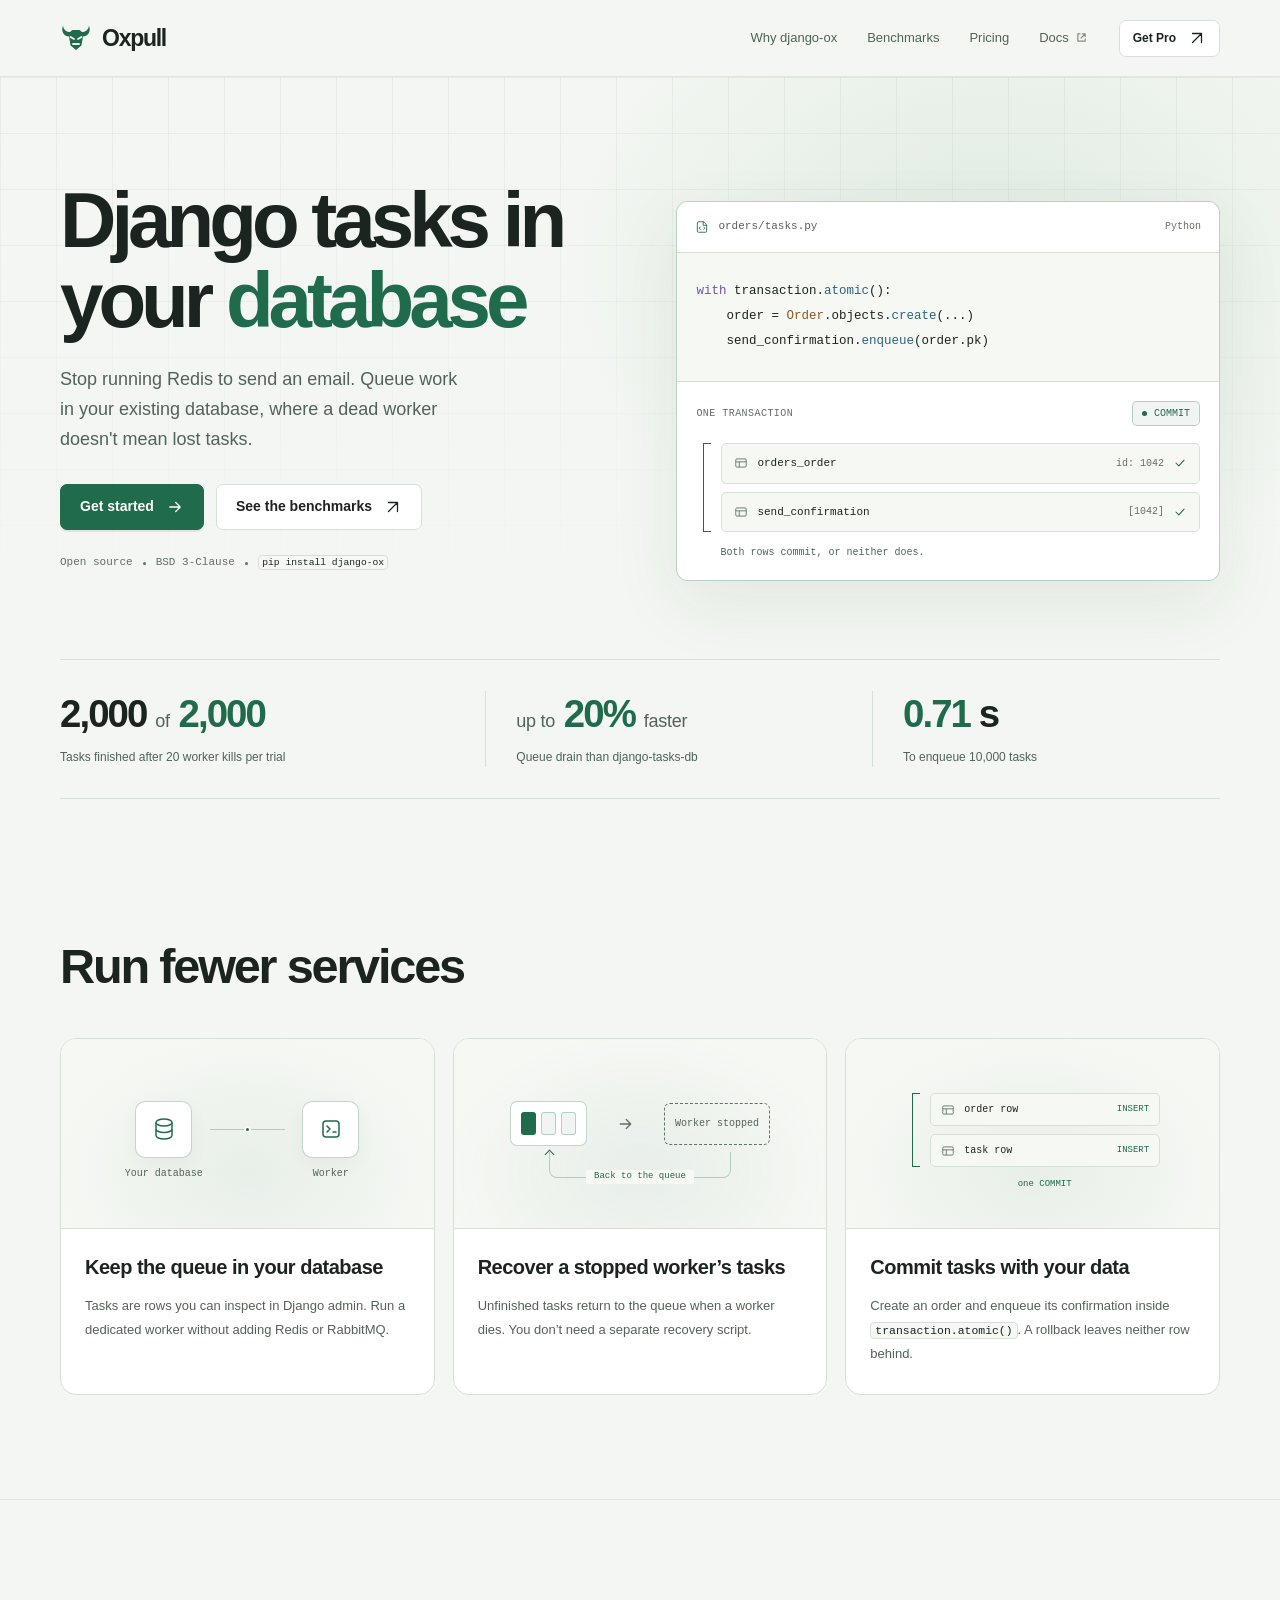
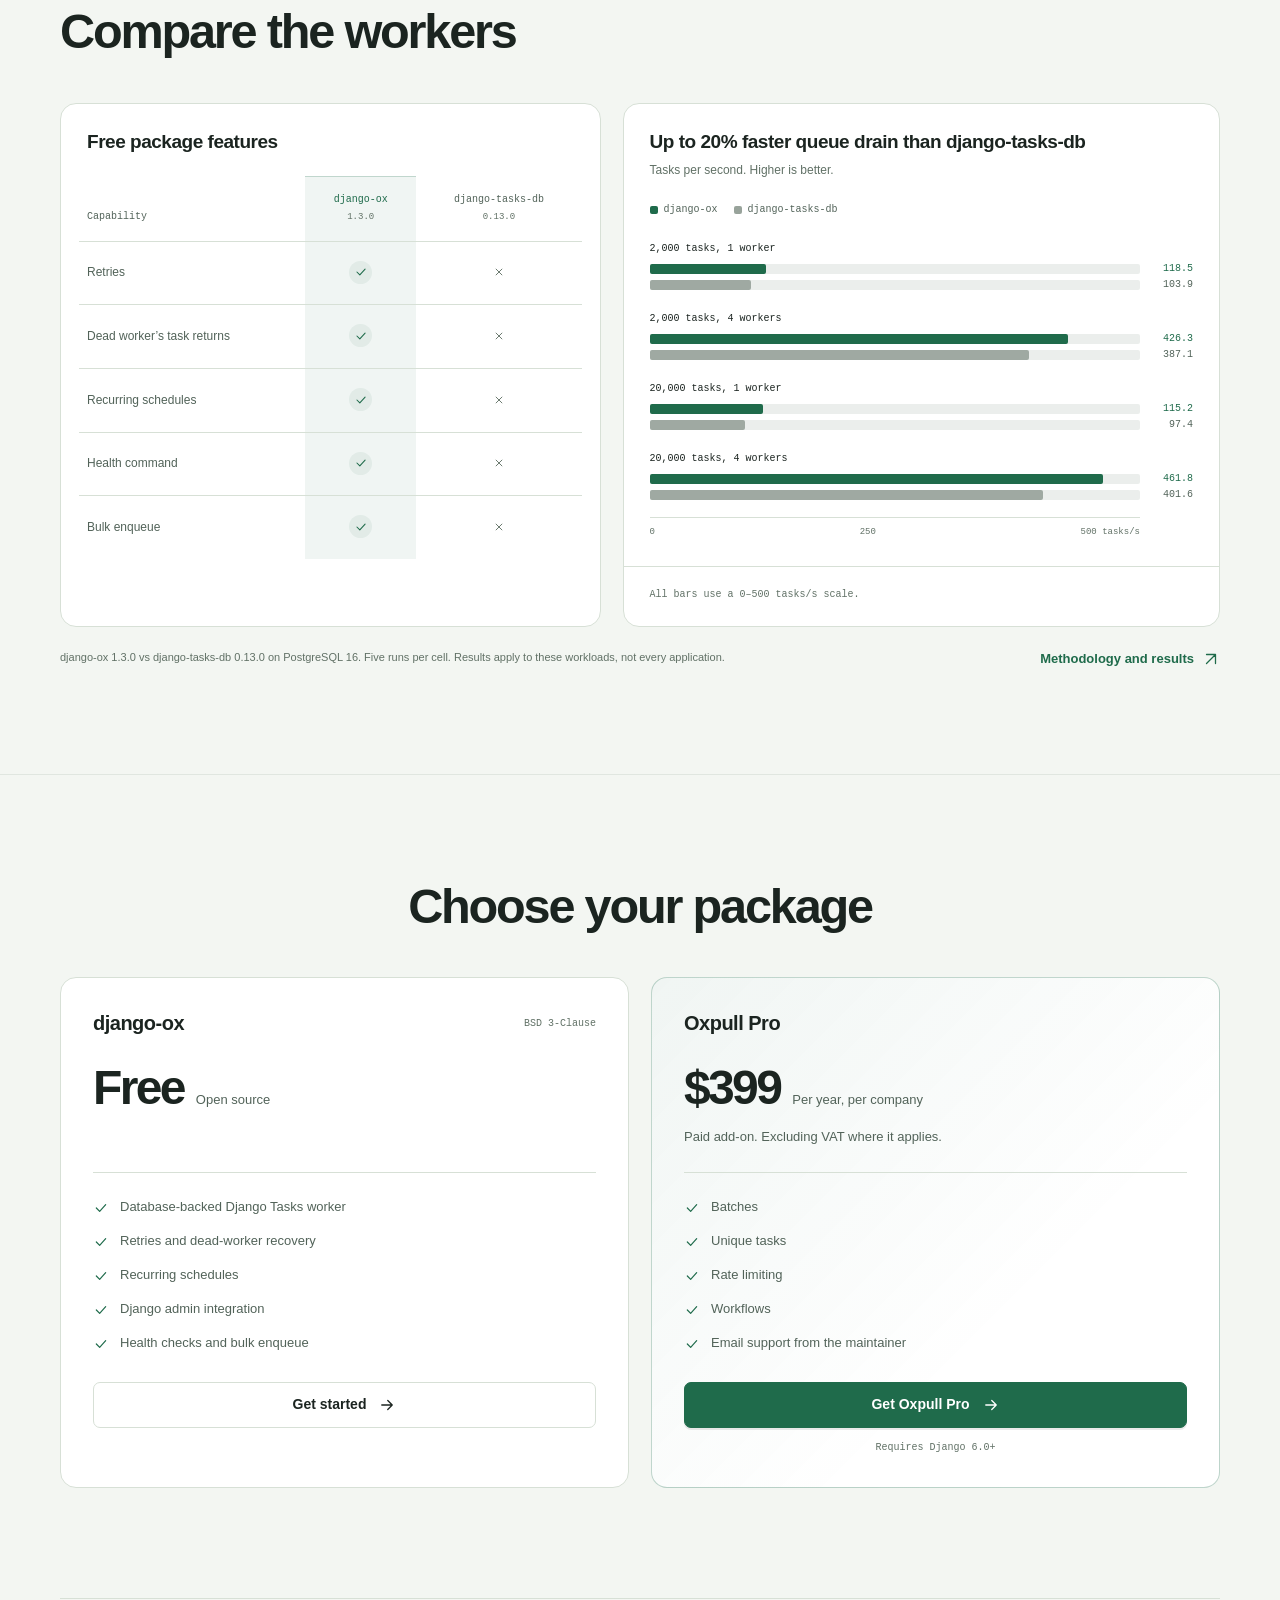
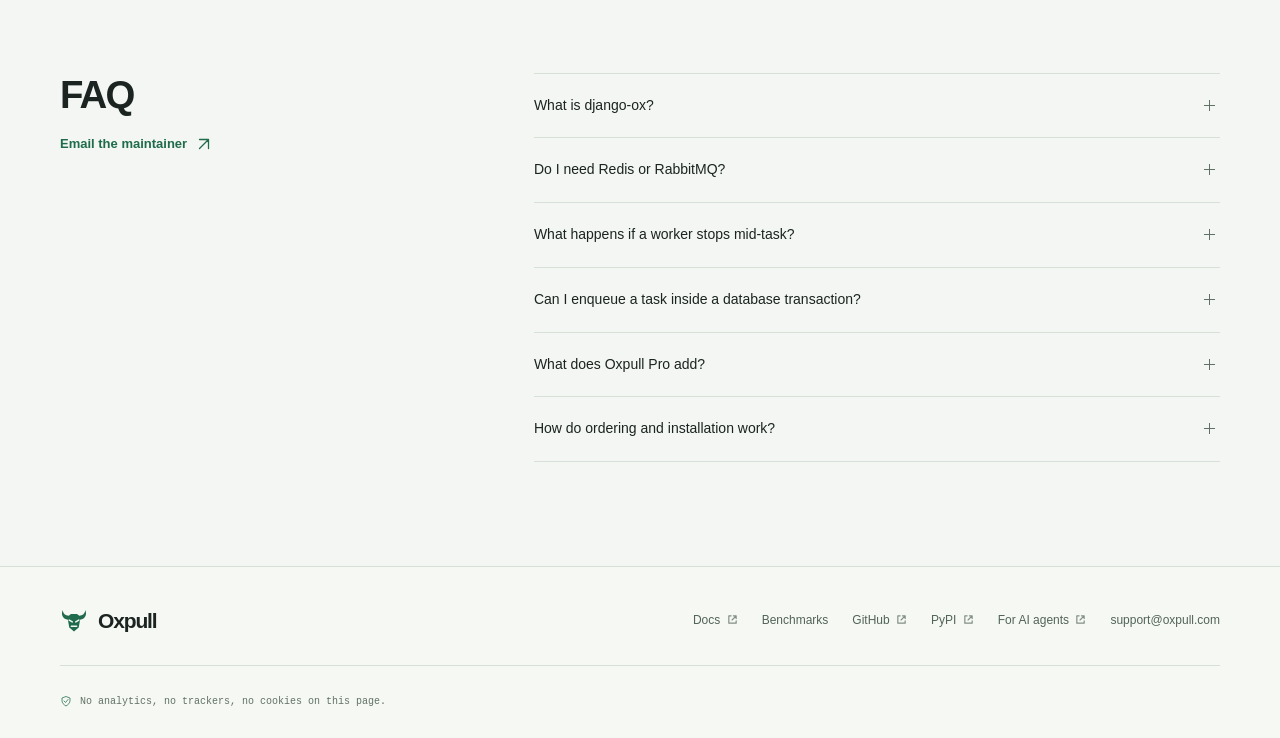
==== index.html @ 41db120f "Publish the terms of sale and the privacy notice The order form collected company name, billing addr" ====
<!DOCTYPE html>
<html lang="en">
<head>
  <meta charset="utf-8">
  <meta name="viewport" content="width=device-width, initial-scale=1">
  <meta name="color-scheme" content="dark light">
  <meta name="theme-color" content="#0d1410" media="(prefers-color-scheme: dark)">
  <meta name="theme-color" content="#f3f6f2" media="(prefers-color-scheme: light)">
  <meta name="description" content="Stop running Redis to send an email. django-ox puts Django tasks in your existing database and recovers work when a worker dies, so you don't have to.">
  <meta property="og:type" content="website">
  <meta property="og:site_name" content="Oxpull">
  <meta property="og:url" content="https://oxpull.com/">
  <meta property="og:title" content="Stop running Redis to send an email">
  <meta property="og:description" content="Queue Django tasks in your existing database. When a worker dies, django-ox recovers its tasks so you don't have to.">
  <meta property="og:image" content="https://oxpull.com/assets/social-card.png">
  <meta property="og:image:alt" content="django-ox, a worker for Django tasks that keeps the queue in your database">
  <meta name="twitter:card" content="summary_large_image">
  <meta name="twitter:title" content="Stop running Redis to send an email">
  <meta name="twitter:description" content="Queue Django tasks in your existing database. When a worker dies, django-ox recovers its tasks so you don't have to.">
  <meta name="twitter:image" content="https://oxpull.com/assets/social-card.png">
  <title>Oxpull · Django tasks in your database</title>

  <style>
    /* ===== Tokens and foundation ===== */
    :root {
      color-scheme: dark;
      --bg: #0d1410;
      --panel: #16201b;
      --panel-raised: #1b2820;
      --panel-deep: #101813;
      --ink: #eef4ee;
      --muted: #a4b4a8;
      --subtle: #8ca093;
      --accent: #6fc59a;
      --accent-hover: #8fd8b3;
      --accent-ink: #0c2417;
      --accent-soft: rgba(111, 197, 154, .09);
      --accent-line: rgba(111, 197, 154, .3);
      --warm: #e5bc85;
      --code-purple: #c4ace0;
      --code-blue: #a0c5d6;
      --line: #2a382e;
      --line-soft: rgba(168, 196, 176, .1);
      --grid: rgba(168, 196, 176, .055);
      --glow: rgba(74, 144, 98, .13);
      --nav-bg: rgba(13, 20, 16, .91);
      --shadow: 0 24px 80px rgba(0, 0, 0, .22);
      --font: -apple-system, BlinkMacSystemFont, "Segoe UI", Helvetica, Arial, sans-serif;
      --mono: "SFMono-Regular", Consolas, "Liberation Mono", Menlo, monospace;
      --radius: 16px;
      --max-width: 1160px;
    }

    @media (prefers-color-scheme: light) {
      :root {
        color-scheme: light;
        --bg: #f3f6f2;
        --panel: #ffffff;
        --panel-raised: #edf3ed;
        --panel-deep: #f6f8f4;
        --ink: #1b2420;
        --muted: #526359;
        --subtle: #617166;
        --accent: #1f6b4b;
        --accent-hover: #155339;
        --accent-ink: #ffffff;
        --accent-soft: rgba(31, 107, 75, .065);
        --accent-line: rgba(31, 107, 75, .28);
        --warm: #865a24;
        --code-purple: #78509c;
        --code-blue: #29647d;
        --line: #d7e0d6;
        --line-soft: rgba(35, 72, 47, .09);
        --grid: rgba(35, 72, 47, .06);
        --glow: rgba(90, 161, 111, .13);
        --nav-bg: rgba(243, 246, 242, .92);
        --shadow: 0 24px 70px rgba(35, 61, 41, .075);
      }
    }

    *, *::before, *::after { box-sizing: border-box; }
    html { scroll-behavior: smooth; scroll-padding-top: 100px; }
    body {
      margin: 0;
      background: var(--bg);
      color: var(--ink);
      font-family: var(--font);
      font-size: 16px;
      line-height: 1.6;
      -webkit-font-smoothing: antialiased;
    }
    ::selection { color: var(--accent-ink); background: var(--accent); }
    a { color: inherit; text-decoration: none; }
    button, input, textarea { font: inherit; }
    button, a, input, textarea, summary { -webkit-tap-highlight-color: transparent; }
    button { cursor: pointer; }
    a, button, summary {
      transition: color .18s ease, background .18s ease, border-color .18s ease, transform .18s ease;
    }
    :focus-visible {
      outline: 3px solid var(--accent);
      outline-offset: 5px;
    }
    h1, h2, h3, p { margin: 0; }
    h1, h2, h3 { text-wrap: balance; }
    h2 {
      font-size: clamp(2rem, 3.8vw, 3.25rem);
      line-height: 1.12;
      font-weight: 620;
      letter-spacing: -.045em;
    }
    h3 { font-weight: 600; letter-spacing: -.025em; line-height: 1.3; }
    img, svg { display: block; }
    code, pre { font-family: var(--mono); }
    code { font-size: .88em; }
    p code {
      padding: .1em .35em;
      border: 1px solid var(--line);
      border-radius: 4px;
      background: var(--panel-deep);
      color: var(--ink);
      overflow-wrap: anywhere;
    }
    .container { width: min(var(--max-width), calc(100% - 64px)); margin-inline: auto; }
    .icon { width: 18px; height: 18px; flex: 0 0 auto; }
    .sr-only {
      position: absolute;
      width: 1px;
      height: 1px;
      padding: 0;
      margin: -1px;
      overflow: hidden;
      clip: rect(0, 0, 0, 0);
      white-space: nowrap;
      border: 0;
    }
    .svg-library { position: absolute; width: 0; height: 0; overflow: hidden; }
    .skip-link {
      position: fixed;
      top: 12px;
      left: 16px;
      z-index: 100;
      padding: 10px 16px;
      color: var(--accent-ink);
      background: var(--accent);
      border-radius: 6px;
      transform: translateY(-160%);
    }
    .skip-link:focus { transform: translateY(0); }
    .eyebrow {
      display: flex;
      align-items: center;
      gap: 10px;
      margin-bottom: 20px;
      color: var(--accent);
      font: 11px/1.5 var(--mono);
      letter-spacing: .1em;
      text-transform: uppercase;
    }
    .eyebrow::before { content: ""; width: 20px; height: 1px; background: currentColor; }
    .section { padding-block: 104px; }
    .section-heading {
      display: flex;
      align-items: flex-end;
      justify-content: space-between;
      gap: 40px;
      margin-bottom: 44px;
    }
    .section-heading > p { max-width: 320px; color: var(--muted); font-size: 15px; }
    .button {
      display: inline-flex;
      align-items: center;
      justify-content: center;
      gap: 12px;
      min-height: 46px;
      padding: 11px 19px;
      border: 1px solid var(--line);
      border-radius: 7px;
      font-size: 14px;
      font-weight: 600;
      line-height: 1.4;
      white-space: nowrap;
    }
    .button-primary {
      color: var(--accent-ink);
      background: var(--accent);
      border-color: var(--accent);
      box-shadow: 0 2px 0 rgba(0, 0, 0, .08);
    }
    .button-primary:hover {
      background: var(--accent-hover);
      border-color: var(--accent-hover);
      transform: translateY(-1px);
    }
    .button-secondary { color: var(--ink); background: var(--panel); }
    .button-secondary:hover { background: var(--panel-raised); border-color: var(--subtle); }
    .text-link {
      display: inline-flex;
      align-items: center;
      gap: 8px;
      color: var(--accent);
      font-size: 13px;
      font-weight: 550;
    }
    .text-link:hover { text-decoration: underline; text-underline-offset: 4px; }
    .pill {
      display: inline-flex;
      align-items: center;
      gap: 7px;
      padding: 4px 9px;
      border: 1px solid var(--accent-line);
      border-radius: 5px;
      color: var(--accent);
      background: var(--accent-soft);
      font: 10px/1.5 var(--mono);
      white-space: nowrap;
    }
    .dot { width: 5px; height: 5px; flex: 0 0 auto; border-radius: 50%; background: currentColor; }

    /* ===== Sticky navigation ===== */
    .site-header {
      position: sticky;
      top: 0;
      z-index: 30;
      border-bottom: 1px solid var(--line-soft);
      background: var(--nav-bg);
      backdrop-filter: blur(18px);
      -webkit-backdrop-filter: blur(18px);
    }
    .nav { min-height: 76px; display: flex; align-items: center; justify-content: space-between; gap: 32px; }
    .wordmark { display: inline-flex; align-items: center; gap: 10px; font-size: 23px; font-weight: 720; letter-spacing: -.055em; }
    .brand-icon { width: 32px; height: 32px; color: var(--accent); }
    .nav-links { display: flex; align-items: center; gap: 30px; margin-left: auto; }
    .nav-links > a { color: var(--muted); font-size: 13px; padding-block: 12px; }
    .nav-links > a:hover { color: var(--ink); }
    .nav-cta { min-height: 37px; padding: 8px 13px; font-size: 12px; }

    /* ===== Hero and code illustration ===== */
    .hero { position: relative; padding: 94px 0 78px; isolation: isolate; overflow: hidden; }
    .hero::before {
      content: "";
      position: absolute;
      inset: 0;
      z-index: -2;
      background-image: linear-gradient(var(--grid) 1px, transparent 1px), linear-gradient(90deg, var(--grid) 1px, transparent 1px);
      background-size: 56px 56px;
      mask-image: linear-gradient(to bottom, #000, transparent 90%);
      -webkit-mask-image: linear-gradient(to bottom, #000, transparent 90%);
    }
    .hero::after {
      content: "";
      position: absolute;
      z-index: -1;
      width: 900px;
      height: 700px;
      right: -160px;
      top: -160px;
      background: radial-gradient(ellipse, var(--glow), transparent 66%);
      pointer-events: none;
    }
    .hero-grid { display: grid; grid-template-columns: 1.02fr 1fr; gap: 48px; align-items: center; }
    .release {
      display: inline-flex;
      align-items: center;
      gap: 10px;
      padding: 5px 10px 5px 6px;
      margin-bottom: 30px;
      border: 1px solid var(--line);
      border-radius: 6px;
      background: var(--panel-deep);
      color: var(--muted);
      font: 10px/1.5 var(--mono);
    }
    .release-version { color: var(--accent); background: var(--accent-soft); padding: 2px 6px; border-radius: 3px; }
    .release .icon { width: 12px; height: 12px; }
    h1 { max-width: 580px; font-size: clamp(3.5rem, 6.1vw, 5.35rem); font-weight: 620; letter-spacing: -.064em; line-height: 1.025; }
    h1 span { color: var(--accent); }
    .hero-description { max-width: 415px; margin-top: 25px; color: var(--muted); font-size: 18px; line-height: 1.65; }
    .hero-actions { display: flex; flex-wrap: wrap; gap: 12px; margin-top: 30px; }
    .hero-footnote { display: flex; align-items: center; flex-wrap: wrap; gap: 10px; margin-top: 24px; color: var(--subtle); font: 11px/1.6 var(--mono); }
    .hero-footnote .separator { width: 3px; height: 3px; background: var(--subtle); border-radius: 50%; }
    .code-stage { min-width: 0; padding-top: 30px; }
    .code-card { overflow: hidden; border: 1px solid var(--accent-line); border-radius: 12px; background: var(--panel-deep); box-shadow: var(--shadow); }
    .code-toolbar { display: flex; align-items: center; justify-content: space-between; gap: 12px; min-height: 51px; padding: 0 18px; border-bottom: 1px solid var(--line); background: var(--panel); }
    .file-label { display: flex; align-items: center; gap: 9px; color: var(--muted); font: 11px/1.4 var(--mono); }
    .file-label .icon { width: 14px; height: 14px; color: var(--accent); }
    .file-type { color: var(--subtle); font: 10px/1.4 var(--mono); }
    .code-card pre { margin: 0; padding: 26px 19px 27px; overflow-x: auto; font-size: 12px; line-height: 2; tab-size: 4; }
    .code-card pre code { font-size: inherit; }
    .syntax-keyword { color: var(--code-purple); }
    .syntax-function { color: var(--code-blue); }
    .syntax-type { color: var(--warm); }
    .syntax-comment { color: var(--subtle); }
    .transaction-preview { padding: 19px; border-top: 1px solid var(--line); background: var(--panel); }
    .preview-heading { display: flex; justify-content: space-between; align-items: center; gap: 10px; margin-bottom: 17px; }
    .preview-label { color: var(--subtle); font: 10px/1.5 var(--mono); letter-spacing: .045em; text-transform: uppercase; }
    .db-rows { position: relative; display: grid; gap: 8px; margin-left: 7px; padding-left: 17px; border-left: 1px solid var(--accent); }
    .db-rows::before, .db-rows::after { content: ""; position: absolute; left: 0; width: 7px; height: 1px; background: var(--accent); }
    .db-rows::before { top: 0; }
    .db-rows::after { bottom: 0; }
    .db-row { display: flex; align-items: center; gap: 9px; padding: 11px 12px; border: 1px solid var(--line); border-radius: 5px; background: var(--panel-deep); font: 11px/1.5 var(--mono); }
    .db-row .icon { width: 14px; height: 14px; color: var(--subtle); }
    .db-row .row-data { margin-left: auto; color: var(--subtle); font-size: 10px; }
    .row-check { color: var(--accent); display: flex; }
    .db-row .row-check .icon { color: var(--accent); }
    .transaction-caption { margin: 13px 0 0 24px; color: var(--muted); font: 10px/1.6 var(--mono); }
    .code-caption { display: flex; align-items: center; justify-content: center; gap: 8px; margin-top: 17px; color: var(--subtle); font: 10px/1.5 var(--mono); }
    .code-caption .icon { width: 13px; height: 13px; color: var(--accent); }

    /* ===== Proof strip ===== */
    .proof { padding-bottom: 36px; }
    .proof-topline { display: flex; align-items: center; justify-content: space-between; gap: 20px; padding-bottom: 20px; }
    .proof-topline .eyebrow { margin: 0; color: var(--subtle); font-size: 10px; }
    .proof-grid { display: grid; grid-template-columns: 1.1fr 1fr .9fr; padding: 31px 0; border-block: 1px solid var(--line); }
    .metric { padding: 0 30px; }
    .metric:first-child { padding-left: 0; }
    .metric + .metric { border-left: 1px solid var(--line); }
    .metric-number { color: var(--ink); font-size: clamp(1.8rem, 3vw, 2.65rem); font-weight: 570; line-height: 1.2; letter-spacing: -.05em; font-variant-numeric: tabular-nums; white-space: nowrap; }
    .metric-number small { font-size: .47em; font-weight: 400; letter-spacing: -.015em; color: var(--muted); }
    .metric-number .highlight { color: var(--accent); }
    .metric-label { max-width: 280px; margin-top: 10px; color: var(--muted); font-size: 12px; line-height: 1.7; }
    .method-note { margin-top: 15px; color: var(--subtle); font: 10px/1.8 var(--mono); max-width: 880px; }

    /* ===== Three value blocks ===== */
    .features { border-bottom: 1px solid var(--line-soft); }
    .feature-grid { display: grid; grid-template-columns: repeat(3, 1fr); gap: 18px; }
    .feature-card { min-width: 0; overflow: hidden; border: 1px solid var(--line); border-radius: var(--radius); background: var(--panel); }
    .feature-visual {
      position: relative;
      display: flex;
      align-items: center;
      justify-content: center;
      height: 190px;
      padding: 25px;
      border-bottom: 1px solid var(--line);
      background: radial-gradient(ellipse at 50% 70%, var(--accent-soft), transparent 75%), var(--panel-deep);
    }
    .visual-label { position: absolute; top: 15px; left: 19px; color: var(--subtle); font: 9px/1.5 var(--mono); letter-spacing: .08em; text-transform: uppercase; }
    .feature-body { padding: 25px 24px 28px; }
    .feature-index { margin-bottom: 12px; color: var(--accent); font: 10px/1.5 var(--mono); }
    .feature-body h3 { font-size: 20px; margin-bottom: 14px; }
    .feature-body p { color: var(--muted); font-size: 13px; line-height: 1.85; }
    .architecture { display: flex; align-items: center; justify-content: center; width: 100%; padding-top: 15px; }
    .architecture-node { display: flex; align-items: center; flex-direction: column; gap: 9px; min-width: 92px; color: var(--muted); font: 10px/1.4 var(--mono); }
    .node-icon { display: grid; place-items: center; width: 57px; height: 57px; border: 1px solid var(--accent-line); border-radius: 10px; background: var(--panel); color: var(--accent); box-shadow: 0 6px 20px rgba(0, 0, 0, .04); }
    .node-icon .icon { width: 24px; height: 24px; }
    .connection { position: relative; height: 1px; flex: 1; max-width: 75px; min-width: 25px; margin-bottom: 23px; background: var(--accent-line); }
    .connection::after { position: absolute; content: ""; top: -3px; left: calc(50% - 3px); width: 7px; height: 7px; background: var(--accent); border: 2px solid var(--panel-deep); border-radius: 50%; }
    .recovery { width: 100%; max-width: 260px; padding-top: 18px; }
    .recovery-top { display: flex; align-items: center; gap: 13px; }
    .queue-stack { display: flex; gap: 5px; padding: 10px; border: 1px solid var(--accent-line); border-radius: 7px; background: var(--panel); }
    .task-tile { width: 15px; height: 23px; border: 1px solid var(--accent-line); border-radius: 3px; background: var(--accent-soft); }
    .task-tile:first-child { background: var(--accent); }
    .recovery-arrow { color: var(--subtle); flex: 1; }
    .stopped-worker { padding: 12px 10px; border: 1px dashed var(--subtle); border-radius: 6px; color: var(--muted); font: 10px/1.6 var(--mono); white-space: nowrap; }
    .stopped-worker span { color: var(--warm); }
    .return-path { position: relative; height: 26px; margin: 6px 39px 0; border: 1px solid var(--accent-line); border-top: 0; border-radius: 0 0 8px 8px; }
    .return-path::before { content: ""; position: absolute; top: -1px; left: -4px; width: 7px; height: 7px; border-top: 1px solid var(--accent); border-left: 1px solid var(--accent); transform: rotate(45deg); }
    .return-label { width: max-content; margin: -8px auto 0; padding: 0 8px; position: relative; background: var(--panel-deep); color: var(--accent); font: 9px/1.5 var(--mono); }
    .atomic-diagram { width: 100%; max-width: 255px; padding-top: 18px; }
    .atomic-diagram .db-row { padding: 8px 10px; font-size: 10px; }
    .atomic-diagram .db-row .row-data { color: var(--accent); font-size: 9px; }
    .atomic-diagram .transaction-caption { text-align: center; color: var(--accent); font-size: 9px; margin-top: 10px; }

    /* ===== Comparison and benchmark ===== */
    .evidence { border-bottom: 1px solid var(--line-soft); }
    .evidence-grid { display: grid; grid-template-columns: .95fr 1.05fr; gap: 22px; align-items: stretch; }
    .data-panel { min-width: 0; border: 1px solid var(--line); border-radius: var(--radius); background: var(--panel); overflow: hidden; }
    .panel-heading { padding: 26px 26px 22px; }
    .panel-heading h3 { font-size: 19px; }
    .panel-heading p { margin-top: 7px; color: var(--subtle); font-size: 12px; }
    .comparison-scroll { overflow-x: auto; }
    .comparison { width: calc(100% - 36px); margin: 0 18px; border-collapse: collapse; font-size: 12px; }
    .comparison th, .comparison td { padding: 19px 10px; border-bottom: 1px solid var(--line); text-align: center; }
    .comparison thead th { padding-top: 15px; padding-bottom: 16px; color: var(--muted); font: 10px/1.6 var(--mono); vertical-align: bottom; }
    .comparison th:first-child { text-align: left; padding-left: 8px; width: 45%; }
    .comparison tbody th { font-weight: 450; color: var(--muted); line-height: 1.6; }
    .comparison .our-column { background: var(--accent-soft); }
    .comparison thead .our-column { border-top: 1px solid var(--accent-line); color: var(--accent); }
    .comparison th .table-subtitle { display: block; font-size: 9px; margin-top: 2px; color: var(--subtle); }
    .comparison .status { display: inline-flex; align-items: center; justify-content: center; width: 23px; height: 23px; }
    .status.yes { border-radius: 50%; background: var(--accent-soft); color: var(--accent); }
    .status.no { color: var(--subtle); }
    .status .icon { width: 14px; height: 14px; }
    .comparison tbody tr:last-child th, .comparison tbody tr:last-child td { border-bottom: none; }
    .panel-note { margin: 0; padding: 19px 26px 23px; border-top: 1px solid var(--line); color: var(--subtle); font: 10px/1.7 var(--mono); }
    .chart-legend { display: flex; flex-wrap: wrap; align-items: center; gap: 16px; margin: 0 26px 24px; color: var(--muted); font: 10px/1.5 var(--mono); }
    .legend-item { display: flex; align-items: center; gap: 6px; }
    .legend-swatch { width: 8px; height: 8px; border-radius: 2px; background: var(--accent); }
    .legend-swatch.baseline { background: var(--subtle); opacity: .65; }
    .chart { padding: 0 26px 26px; }
    .bar-group + .bar-group { margin-top: 21px; }
    .bar-group-heading { display: flex; justify-content: space-between; align-items: baseline; gap: 12px; margin-bottom: 8px; color: var(--muted); font: 10px/1.5 var(--mono); }
    .bar-group-heading strong { font-weight: 400; color: var(--ink); }
    h4.bar-group-heading { margin-top: 0; }
    .bar-pair { display: grid; gap: 6px; }
    .bar-row { display: grid; grid-template-columns: 1fr 42px; align-items: center; gap: 11px; }
    .bar-track { height: 10px; border-radius: 2px; background: var(--line-soft); }
    .bar { height: 100%; border-radius: 2px; background: var(--accent); }
    .bar.baseline { background: var(--subtle); opacity: .55; }
    .bar-value { text-align: right; color: var(--accent); font: 10px/1 var(--mono); font-variant-numeric: tabular-nums; }
    .bar-row.baseline .bar-value { color: var(--muted); }
    .w-237 { width: 23.70%; }
    .w-208 { width: 20.78%; }
    .w-853 { width: 85.26%; }
    .w-774 { width: 77.42%; }
    .w-230 { width: 23.04%; }
    .w-195 { width: 19.48%; }
    .w-924 { width: 92.36%; }
    .w-803 { width: 80.32%; }
    .chart-scale { display: flex; justify-content: space-between; margin: 17px 53px 0 0; padding-top: 8px; border-top: 1px solid var(--line); color: var(--subtle); font: 9px/1.5 var(--mono); }
    .evidence-footnote { display: flex; align-items: flex-start; justify-content: space-between; gap: 30px; margin-top: 22px; }
    .evidence-footnote p { max-width: 670px; color: var(--subtle); font-size: 11px; }
    .evidence-footnote a { flex: 0 0 auto; }

    /* ===== Pricing ===== */
    .pricing-heading { text-align: center; margin-bottom: 44px; }
    .pricing-heading .eyebrow { justify-content: center; }
    .pricing-heading p { margin: 19px auto 0; max-width: 480px; color: var(--muted); font-size: 15px; }
    .pricing-grid { display: grid; grid-template-columns: 1fr 1fr; gap: 22px; }
    .pricing-card { display: flex; flex-direction: column; padding: 32px; border: 1px solid var(--line); border-radius: var(--radius); background: var(--panel); }
    .pricing-card.pro { border-color: var(--accent-line); background: linear-gradient(135deg, var(--accent-soft), transparent 65%), var(--panel); }
    .plan-topline { display: flex; align-items: center; justify-content: space-between; gap: 15px; }
    .plan-topline h3 { font-size: 20px; }
    .license-tag { color: var(--subtle); font: 10px/1.5 var(--mono); }
    .price { display: flex; align-items: baseline; gap: 12px; margin-top: 26px; }
    .price-amount { font-size: 48px; line-height: 1.1; letter-spacing: -.055em; font-weight: 580; }
    .price-term { color: var(--muted); font-size: 13px; }
    .plan-description { margin-top: 12px; min-height: 20px; color: var(--muted); font-size: 13px; }
    .plan-features { display: grid; align-content: start; gap: 12px; list-style: none; padding: 24px 0 0; margin: 24px 0 27px; border-top: 1px solid var(--line); }
    .plan-features li { display: flex; align-items: center; gap: 11px; min-height: 22px; color: var(--muted); font-size: 13px; }
    .plan-features .icon { flex: none; width: 16px; height: 16px; color: var(--accent); margin-top: 0; }
    .plan-bottom { margin-top: auto; }
    .plan-bottom .button { width: 100%; }
    .plan-requirement { margin-top: 12px; min-height: 15px; color: var(--subtle); text-align: center; font: 10px/1.5 var(--mono); }

    /* ===== Order form ===== */
    .order-panel {
      display: grid;
      grid-template-columns: .78fr 1.22fr;
      gap: 64px;
      margin-top: 24px;
      padding: 40px;
      border: 1px solid var(--line);
      border-radius: var(--radius);
      background: var(--panel-deep);
      scroll-margin-top: 100px;
    }
    .order-panel[hidden] { display: none; }
    .order-intro h3 { font-size: 28px; letter-spacing: -.035em; }
    .order-intro > p { margin-top: 15px; color: var(--muted); font-size: 14px; max-width: 290px; }
    .order-steps { display: grid; gap: 20px; list-style: none; margin: 29px 0; padding: 0; }
    .order-steps li { display: flex; align-items: flex-start; gap: 12px; font-size: 12px; color: var(--muted); }
    .step-number { display: grid; place-items: center; flex: 0 0 auto; width: 23px; height: 23px; border: 1px solid var(--line); border-radius: 50%; color: var(--accent); font: 10px/1 var(--mono); }
    .order-steps strong { color: var(--ink); font-weight: 500; display: block; }
    .order-steps small { color: var(--subtle); font-size: 11px; }
    .install-command { display: flex; align-items: center; gap: 10px; width: fit-content; max-width: 100%; padding: 11px 14px; background: var(--panel); border: 1px solid var(--line); border-radius: 6px; }
    .install-command span { color: var(--accent); font: 12px/1.5 var(--mono); }
    .order-intro > p + .install-command { margin-top: 29px; }
    .install-command code { font-size: 11px; overflow-wrap: anywhere; }
    .order-support { display: inline-block; margin-top: 24px; color: var(--muted); font-size: 11px; text-decoration: underline; text-underline-offset: 4px; }
    .order-support:hover { color: var(--accent); }
    .form-grid { display: grid; grid-template-columns: 1fr 1fr; gap: 19px 16px; }
    .field { min-width: 0; }
    .field.full { grid-column: 1 / -1; }
    label { display: block; margin-bottom: 7px; color: var(--ink); font-size: 12px; font-weight: 500; }
    .optional { color: var(--subtle); font-size: 11px; font-weight: 400; }
    input, textarea {
      display: block;
      width: 100%;
      min-height: 44px;
      padding: 10px 12px;
      border: 1px solid var(--line);
      border-radius: 6px;
      background: var(--bg);
      color: var(--ink);
      font-size: 16px;
      line-height: 1.5;
      transition: border-color .18s ease, box-shadow .18s ease;
    }
    input:hover, textarea:hover { border-color: var(--subtle); }
    input:focus, textarea:focus { border-color: var(--accent); box-shadow: 0 0 0 3px var(--accent-soft); }
    input:focus-visible, textarea:focus-visible { outline: 2px solid var(--accent); outline-offset: 2px; }
    textarea { min-height: 91px; resize: vertical; }
    .field-hint { margin-top: 6px; color: var(--subtle); font-size: 11px; }
    .form-submit { width: 100%; margin-top: 23px; }
    button:disabled { opacity: .6; cursor: wait; transform: none; }
    #form-error { margin-top: 16px; border: 1px solid var(--warm); border-radius: 6px; padding: 12px; color: var(--warm); font-size: 13px; }
    #form-error[hidden] { display: none; }
    .invoice-note { margin-top: 15px; color: var(--subtle); font-size: 11px; line-height: 1.85; }

    /* ===== FAQ ===== */
    .faq-section { padding-top: 6px; padding-bottom: 104px; }
    .faq-layout { display: grid; grid-template-columns: .72fr 1.28fr; gap: 88px; padding-top: 74px; border-top: 1px solid var(--line); }
    .faq-heading h2 { font-size: clamp(2rem, 3vw, 2.6rem); }
    .faq-heading > p { max-width: 260px; margin-top: 18px; color: var(--muted); font-size: 14px; }
    .faq-heading .text-link { margin-top: 18px; }
    .faq-list { border-top: 1px solid var(--line); }
    details { border-bottom: 1px solid var(--line); }
    summary { position: relative; list-style: none; cursor: pointer; padding: 21px 36px 21px 0; font-size: 14px; font-weight: 500; line-height: 1.55; }
    summary::-webkit-details-marker { display: none; }
    summary::before, summary::after { content: ""; position: absolute; right: 5px; top: 31px; width: 11px; height: 1px; background: var(--subtle); }
    summary::after { transform: rotate(90deg); }
    details[open] summary::after { transform: rotate(0); }
    details[open] summary { color: var(--accent); }
    summary:hover { color: var(--accent); }
    details p { max-width: 540px; padding: 0 30px 22px 0; color: var(--muted); font-size: 13px; line-height: 1.85; }
    details p a { color: var(--accent); text-decoration: underline; text-underline-offset: 3px; }

    /* ===== Footer ===== */
    .site-footer { border-top: 1px solid var(--line); padding: 37px 0 28px; background: var(--panel-deep); }
    .footer-top { display: flex; align-items: center; justify-content: space-between; gap: 28px; }
    .footer-top .wordmark { font-size: 21px; }
    .footer-top .brand-icon { width: 28px; height: 28px; }
    .footer-links { display: flex; flex-wrap: wrap; gap: 12px 24px; }
    .footer-links a { color: var(--muted); font-size: 12px; }
    .footer-links a:hover { color: var(--accent); }
    .footer-bottom { display: flex; justify-content: space-between; gap: 20px; padding-top: 27px; margin-top: 27px; border-top: 1px solid var(--line); color: var(--subtle); font: 10px/1.7 var(--mono); }
    .footer-privacy { display: flex; align-items: center; gap: 8px; }
    .footer-privacy .icon { width: 12px; height: 12px; color: var(--accent); }

    /* ===== Responsive behavior ===== */
    @media (min-width: 1280px) {
      .hero-grid { gap: 62px; }
      .code-card pre { font-size: 12.5px; }
    }
    @media (max-width: 1050px) {
      .hero-grid { gap: 30px; }
      h1 { font-size: clamp(3.2rem, 6vw, 4.3rem); }
      .code-card pre { font-size: 11px; padding-inline: 15px; }
      .feature-body { padding-inline: 20px; }
      .feature-body h3 { font-size: 18px; }
      .feature-visual { padding-inline: 18px; }
      .architecture-node { min-width: 76px; font-size: 9px; }
      .order-panel { gap: 35px; }
      .faq-layout { gap: 50px; }
    }
    @media (max-width: 850px) {
      .hero { padding-top: 64px; padding-bottom: 55px; }
      .hero-grid { grid-template-columns: 1fr; gap: 28px; }
      .hero-copy { max-width: 620px; }
      h1 { font-size: clamp(3.7rem, 9vw, 5.4rem); max-width: 680px; }
      .hero-description { max-width: 500px; }
      .code-stage { width: 100%; max-width: 620px; padding-top: 10px; }
      .code-card pre { font-size: 13px; padding: 24px; }
      .section { padding-block: 76px; }
      .section-heading { align-items: flex-start; flex-direction: column; gap: 20px; }
      .section-heading > p { max-width: 490px; }
      .feature-grid { grid-template-columns: 1fr; }
      .feature-card { display: grid; grid-template-columns: .8fr 1.2fr; }
      .feature-visual { height: 100%; min-height: 215px; border-bottom: none; border-right: 1px solid var(--line); }
      .feature-body { padding: 25px; }
      .feature-body h3 { font-size: 20px; }
      .evidence-grid { grid-template-columns: 1fr; }
      .comparison th:first-child { width: 50%; }
      .chart { padding-bottom: 25px; }
      .bar-group + .bar-group { margin-top: 24px; }
      .evidence-footnote { flex-direction: column; gap: 14px; }
      .pricing-card { padding: 26px; }
      .price { align-items: flex-start; flex-direction: column; gap: 5px; }
      .plan-topline { align-items: flex-start; flex-direction: column; gap: 10px; }
      .order-panel { grid-template-columns: 1fr; gap: 30px; padding: 30px; }
      .order-intro > p { max-width: 440px; }
      .order-steps { grid-template-columns: repeat(3, 1fr); gap: 15px; }
      .install-command { display: none; }
      .order-support { margin-top: 0; }
      .order-intro > p ~ .order-support { margin-top: 18px; }
      .faq-layout { grid-template-columns: 1fr; gap: 35px; }
      .faq-heading > p { max-width: none; }
      .footer-top { align-items: flex-start; }
      .footer-links { justify-content: flex-end; }
    }
    @media (max-width: 600px) {
      html { scroll-padding-top: 84px; }
      .container { width: calc(100% - 40px); }
      .nav { min-height: 66px; gap: 17px; }
      .wordmark { font-size: 22px; gap: 8px; }
      .brand-icon { width: 29px; height: 29px; }
      .nav-links { gap: 0; }
      .nav-links .nav-section-link { display: none; }
      .nav-links > a { font-size: 12px; }
      .nav-cta { min-height: 36px; font-size: 11px; padding: 8px 10px; }
      .nav-cta .icon { width: 13px; height: 13px; }
      .hero { padding-top: 43px; }
      .release { margin-bottom: 25px; font-size: 9px; }
      h1 { font-size: clamp(3.3rem, 13.3vw, 4.6rem); }
      .hero-description { font-size: 16px; margin-top: 21px; }
      .hero-actions { margin-top: 25px; gap: 9px; }
      .hero-actions .button { padding-inline: 14px; font-size: 13px; }
      .hero-footnote { font-size: 10px; gap: 8px; }
      .code-card pre { padding: 20px 14px; font-size: 10.5px; line-height: 2.1; }
      .code-toolbar { padding-inline: 14px; }
      .transaction-preview { padding: 16px 13px; }
      .db-row { font-size: 10px; padding: 9px; }
      .db-row .row-data { font-size: 9px; }
      .transaction-caption { font-size: 9px; }
      .proof { padding-bottom: 0; }
      .proof-topline { align-items: flex-start; }
      .proof-topline .eyebrow { max-width: 180px; font-size: 9px; }
      .proof-topline .text-link { font-size: 11px; white-space: nowrap; }
      .proof-topline .text-link .icon { width: 14px; height: 14px; }
      .proof-grid { grid-template-columns: 1fr; padding: 0; }
      .metric, .metric:first-child { padding: 23px 0; display: grid; grid-template-columns: 1fr 1fr; gap: 16px; align-items: center; }
      .metric + .metric { border-left: none; border-top: 1px solid var(--line); }
      .metric-number { font-size: 26px; }
      .metric-number small { font-size: .43em; }
      .metric-label { margin: 0; font-size: 11px; }
      .method-note { font-size: 9px; }
      .section { padding-block: 65px; }
      .eyebrow { font-size: 10px; margin-bottom: 15px; }
      .section-heading { margin-bottom: 30px; }
      h2 { font-size: 33px; }
      .feature-card { display: block; }
      .feature-visual { min-height: 0; height: 177px; border-right: none; border-bottom: 1px solid var(--line); }
      .architecture { max-width: 275px; }
      .architecture-node { min-width: 92px; font-size: 10px; }
      .feature-body { padding: 23px; }
      .feature-body h3 { font-size: 21px; }
      .panel-heading { padding: 23px 20px 20px; }
      .comparison { width: calc(100% - 20px); margin-inline: 10px; font-size: 11px; }
      .comparison th, .comparison td { padding-inline: 6px; }
      .comparison th:first-child { width: 43%; }
      .comparison thead th { font-size: 9px; }
      .panel-note { padding-inline: 20px; font-size: 9px; }
      .chart-legend { margin-inline: 20px; font-size: 9px; gap: 12px; }
      .chart { padding-inline: 20px; }
      .bar-group-heading { font-size: 9px; }
      .pricing-heading { text-align: left; margin-bottom: 30px; }
      .pricing-heading .eyebrow { justify-content: flex-start; }
      .pricing-heading p { margin-left: 0; font-size: 14px; }
      .pricing-grid { grid-template-columns: 1fr; gap: 18px; }
      .pricing-card { padding: 25px; }
      .plan-topline { align-items: center; flex-direction: row; }
      .price { align-items: baseline; flex-direction: row; gap: 12px; }
      .order-panel { padding: 24px 20px; scroll-margin-top: 85px; }
      .order-intro h3 { font-size: 25px; }
      .order-intro > p { font-size: 13px; }
      .order-steps { grid-template-columns: 1fr; gap: 16px; margin-block: 24px; }
      .order-steps strong { display: inline; }
      .order-steps small { display: block; }
      .form-grid { grid-template-columns: 1fr; gap: 17px; }
      .faq-section { padding-top: 0; padding-bottom: 65px; }
      .faq-layout { padding-top: 55px; }
      .footer-top { flex-direction: column; gap: 25px; }
      .footer-links { justify-content: flex-start; gap: 14px 22px; }
      .footer-bottom { flex-direction: column; gap: 12px; font-size: 9px; }
    }
    @media (prefers-reduced-motion: reduce) {
      html { scroll-behavior: auto; }
      *, *::before, *::after { animation: none !important; transition: none !important; }
      .button-primary:hover { transform: none; }
    }
    .ext { display: inline-block; margin-left: 0.25em; vertical-align: -1px; opacity: 0.7; }
</style>
</head>

<body>
  <a class="skip-link" href="#main">Skip to content</a>

  <!-- INLINE SVG LIBRARY -->
  <svg class="svg-library" xmlns="http://www.w3.org/2000/svg" aria-hidden="true">
    <defs>
      <symbol id="ox-mark" viewBox="0 0 32 32">
        <path d="M10 10C6 10 3.5 7.5 3 3.5C.8 9.5 3.7 14 9 14.5L10.6 23.4L16 28L21.4 23.4L23 14.5C28.3 14 31.2 9.5 29 3.5C28.5 7.5 26 10 22 10L19.5 8H12.5Z" fill="currentColor"/>
        <path d="M10.5 15L14 17M21.5 15L18 17M13 22H19" fill="none" stroke="var(--bg)" stroke-width="1.8" stroke-linecap="round"/>
      </symbol>
      <symbol id="arrow-right" viewBox="0 0 24 24">
        <path d="M5 12H19M13 6L19 12L13 18" fill="none" stroke="currentColor" stroke-width="1.7" stroke-linecap="round" stroke-linejoin="round"/>
      </symbol>
      <symbol id="arrow-up-right" viewBox="0 0 24 24">
        <path d="M6 18L18 6M6 6H18V18" fill="none" stroke="currentColor" stroke-width="1.7" stroke-linecap="round" stroke-linejoin="round"/>
      </symbol>
      <symbol id="check" viewBox="0 0 24 24">
        <path d="M5 12L10 17L19 7" fill="none" stroke="currentColor" stroke-width="1.8" stroke-linecap="round" stroke-linejoin="round"/>
      </symbol>
      <symbol id="cross" viewBox="0 0 24 24">
        <path d="M7 7L17 17M17 7L7 17" fill="none" stroke="currentColor" stroke-width="1.6" stroke-linecap="round"/>
      </symbol>
      <symbol id="database" viewBox="0 0 24 24">
        <ellipse cx="12" cy="5.5" rx="8" ry="3.5" fill="none" stroke="currentColor" stroke-width="1.5"/>
        <path d="M4 5.5V18.5C4 20.4 7.6 22 12 22S20 20.4 20 18.5V5.5M4 12C4 13.9 7.6 15.5 12 15.5S20 13.9 20 12" fill="none" stroke="currentColor" stroke-width="1.5"/>
      </symbol>
      <symbol id="worker" viewBox="0 0 24 24">
        <rect x="4" y="4" width="16" height="16" rx="3" fill="none" stroke="currentColor" stroke-width="1.5"/>
        <path d="M8 9L11 12L8 15M14 15H17" fill="none" stroke="currentColor" stroke-width="1.5" stroke-linecap="round" stroke-linejoin="round"/>
      </symbol>
      <symbol id="file-code" viewBox="0 0 24 24">
        <path d="M14 3H6A2 2 0 0 0 4 5V19A2 2 0 0 0 6 21H18A2 2 0 0 0 20 19V9ZM14 3V9H20M9 12L7 14L9 16M15 12L17 14L15 16" fill="none" stroke="currentColor" stroke-width="1.5" stroke-linecap="round" stroke-linejoin="round"/>
      </symbol>
      <symbol id="row" viewBox="0 0 24 24">
        <rect x="3" y="5" width="18" height="14" rx="2" fill="none" stroke="currentColor" stroke-width="1.5"/>
        <path d="M3 10H21M9 10V19" fill="none" stroke="currentColor" stroke-width="1.5"/>
      </symbol>
      <symbol id="shield" viewBox="0 0 24 24">
        <path d="M12 3L20 6V11C20 16 16.7 19.1 12 22C7.3 19.1 4 16 4 11V6Z" fill="none" stroke="currentColor" stroke-width="1.5" stroke-linejoin="round"/>
        <path d="M8 12L11 15L16 9" fill="none" stroke="currentColor" stroke-width="1.5" stroke-linecap="round" stroke-linejoin="round"/>
      </symbol>
    </defs>
  </svg>

  <!-- BLOCK: STICKY NAVIGATION -->
  <header class="site-header">
    <nav class="container nav" aria-label="Main navigation">
      <a class="wordmark" href="#" aria-label="Oxpull home">
        <svg class="brand-icon" aria-hidden="true"><use href="#ox-mark"/></svg>
        <span>Oxpull</span>
      </a>
      <div class="nav-links">
        <a class="nav-section-link" href="#features">Why django-ox</a>
        <a class="nav-section-link" href="#benchmarks">Benchmarks</a>
        <a class="nav-section-link" href="#pricing">Pricing</a>
        <a target="_blank" rel="noopener" href="https://oxpull.com/django-ox/background-tasks/">Docs <svg class="ext" aria-hidden="true" viewBox="0 0 12 12" width="11" height="11"><path d="M4.5 2H2v8h8V7.5M7 2h3v3M10 2 5.5 6.5" fill="none" stroke="currentColor" stroke-width="1.3" stroke-linecap="round" stroke-linejoin="round"/></svg></a>
      </div>
      <a class="button button-secondary nav-cta" href="#order">
        Get Pro
        <svg class="icon" aria-hidden="true"><use href="#arrow-up-right"/></svg>
      </a>
    </nav>
  </header>

  <main id="main">
    <!-- BLOCK: HERO -->
    <section class="hero" aria-labelledby="hero-title">
      <div class="container hero-grid">
        <div class="hero-copy">
          <h1 id="hero-title">Django tasks in your <span>database</span></h1>
          <p class="hero-description">Stop running Redis to send an email. Queue work in your existing database, where a dead worker doesn't mean lost tasks.</p>
          <div class="hero-actions">
            <a class="button button-primary" href="https://oxpull.com/django-ox/background-tasks/">
              Get started
              <svg class="icon" aria-hidden="true"><use href="#arrow-right"/></svg>
            </a>
            <a class="button button-secondary" href="https://oxpull.com/django-ox/benchmarks/">
              See the benchmarks
              <svg class="icon" aria-hidden="true"><use href="#arrow-up-right"/></svg>
            </a>
          </div>
          <p class="hero-footnote">
            <span>Open source</span>
            <span class="separator" aria-hidden="true"></span>
            <span>BSD 3-Clause</span>
            <span class="separator" aria-hidden="true"></span>
            <span><code>pip install django-ox</code></span>
          </p>
        </div>

        <div class="code-stage">
          <div class="code-card">
            <div class="code-toolbar">
              <span class="file-label">
                <svg class="icon" aria-hidden="true"><use href="#file-code"/></svg>
                orders/tasks.py
              </span>
              <span class="file-type">Python</span>
            </div>
            <pre aria-label="Enqueue a task in the same transaction as an order" tabindex="0"><code><span class="syntax-keyword">with</span> transaction.<span class="syntax-function">atomic</span>():
    order = <span class="syntax-type">Order</span>.objects.<span class="syntax-function">create</span>(...)
    send_confirmation.<span class="syntax-function">enqueue</span>(order.pk)</code></pre>

            <div class="transaction-preview" role="img" aria-label="One database transaction commits both the order row and the background task row.">
              <div class="preview-heading">
                <span class="preview-label">One transaction</span>
                <span class="pill"><span class="dot"></span>COMMIT</span>
              </div>
              <div class="db-rows">
                <div class="db-row">
                  <svg class="icon" aria-hidden="true"><use href="#row"/></svg>
                  <span>orders_order</span>
                  <span class="row-data">id: 1042</span>
                  <span class="row-check"><svg class="icon" aria-hidden="true"><use href="#check"/></svg></span>
                </div>
                <div class="db-row">
                  <svg class="icon" aria-hidden="true"><use href="#row"/></svg>
                  <span>send_confirmation</span>
                  <span class="row-data">[1042]</span>
                  <span class="row-check"><svg class="icon" aria-hidden="true"><use href="#check"/></svg></span>
                </div>
              </div>
              <p class="transaction-caption">Both rows commit, or neither does.</p>
            </div>
          </div>
        </div>
      </div>
    </section>

    <!-- BLOCK: PROOF STRIP -->
    <section class="proof container">

      <div class="proof-grid">
        <div class="metric">
          <p class="metric-number">2,000 <small>of</small> <span class="highlight">2,000</span></p>
          <p class="metric-label">Tasks finished after 20 worker kills per trial</p>
        </div>
        <div class="metric">
          <p class="metric-number"><small>up to</small> <span class="highlight">20%</span> <small>faster</small></p>
          <p class="metric-label">Queue drain than django-tasks-db</p>
        </div>
        <div class="metric">
          <p class="metric-number"><span class="highlight">0.71</span> s</p>
          <p class="metric-label">To enqueue 10,000 tasks</p>
        </div>
      </div>
    </section>

    <!-- BLOCK: VALUE SECTIONS -->
    <section class="section features" id="features" aria-labelledby="features-title">
      <div class="container">
        <div class="section-heading">
          <div>
            <h2 id="features-title">Run fewer services</h2>
          </div>
        </div>

        <div class="feature-grid">
          <!-- VALUE 01: ONE FEWER SERVICE -->
          <article class="feature-card">
            <div class="feature-visual" role="img" aria-label="A worker connects directly to your database. No separate message broker sits between them.">
              <div class="architecture">
                <div class="architecture-node">
                  <div class="node-icon"><svg class="icon" aria-hidden="true"><use href="#database"/></svg></div>
                  <span>Your database</span>
                </div>
                <div class="connection"></div>
                <div class="architecture-node">
                  <div class="node-icon"><svg class="icon" aria-hidden="true"><use href="#worker"/></svg></div>
                  <span>Worker</span>
                </div>
              </div>
            </div>
            <div class="feature-body">
              <h3>Keep the queue in your database</h3>
              <p>Tasks are rows you can inspect in Django admin. Run a dedicated worker without adding Redis or RabbitMQ.</p>
            </div>
          </article>

          <!-- VALUE 02: WORKER RECOVERY -->
          <article class="feature-card">
            <div class="feature-visual" role="img" aria-label="When a worker stops, its unfinished task returns to the queue to be picked up again.">
              <div class="recovery">
                <div class="recovery-top">
                  <div class="queue-stack">
                    <span class="task-tile"></span>
                    <span class="task-tile"></span>
                    <span class="task-tile"></span>
                  </div>
                  <svg class="icon recovery-arrow" aria-hidden="true"><use href="#arrow-right"/></svg>
                  <div class="stopped-worker">Worker stopped</div>
                </div>
                <div class="return-path"></div>
                <p class="return-label">Back to the queue</p>
              </div>
            </div>
            <div class="feature-body">
              <h3>Recover a stopped worker’s tasks</h3>
              <p>Unfinished tasks return to the queue when a worker dies. You don’t need a separate recovery script.</p>
            </div>
          </article>

          <!-- VALUE 03: ATOMIC TRANSACTIONS -->
          <article class="feature-card">
            <div class="feature-visual" role="img" aria-label="A transaction bracket encloses an order row and a task row. Both are committed together.">
              <div class="atomic-diagram">
                <div class="db-rows">
                  <div class="db-row">
                    <svg class="icon" aria-hidden="true"><use href="#row"/></svg>
                    <span>order row</span>
                    <span class="row-data">INSERT</span>
                  </div>
                  <div class="db-row">
                    <svg class="icon" aria-hidden="true"><use href="#row"/></svg>
                    <span>task row</span>
                    <span class="row-data">INSERT</span>
                  </div>
                </div>
                <p class="transaction-caption">one COMMIT</p>
              </div>
            </div>
            <div class="feature-body">
              <h3>Commit tasks with your data</h3>
              <p>Create an order and enqueue its confirmation inside <code>transaction.atomic()</code>. A rollback leaves neither row behind.</p>
            </div>
          </article>
        </div>
      </div>
    </section>

    <!-- BLOCK: COMPARISON AND DRAIN BENCHMARK -->
    <section class="section evidence" id="benchmarks" aria-labelledby="evidence-title">
      <div class="container">
        <div class="section-heading">
          <div>
            <h2 id="evidence-title">Compare the workers</h2>
          </div>
        </div>

        <div class="evidence-grid">
          <!-- COMPARISON COMPONENT -->
          <article class="data-panel" aria-labelledby="comparison-title">
            <div class="panel-heading">
              <h3 id="comparison-title">Free package features</h3>
            </div>
            <div class="comparison-scroll">
              <table class="comparison">
                <caption class="sr-only">django-ox 1.3.0 and django-tasks-db 0.13.0</caption>
                <thead>
                  <tr>
                    <th scope="col">Capability</th>
                    <th scope="col" class="our-column">django-ox<span class="table-subtitle">1.3.0</span></th>
                    <th scope="col">django-tasks-db<span class="table-subtitle">0.13.0</span></th>
                  </tr>
                </thead>
                <tbody>
                  <tr>
                    <th scope="row">Retries</th>
                    <td class="our-column"><span class="status yes"><svg class="icon" aria-hidden="true"><use href="#check"/></svg><span class="sr-only">Included</span></span></td>
                    <td><span class="status no"><svg class="icon" aria-hidden="true"><use href="#cross"/></svg><span class="sr-only">Not included</span></span></td>
                  </tr>
                  <tr>
                    <th scope="row">Dead worker’s task returns</th>
                    <td class="our-column"><span class="status yes"><svg class="icon" aria-hidden="true"><use href="#check"/></svg><span class="sr-only">Included</span></span></td>
                    <td><span class="status no"><svg class="icon" aria-hidden="true"><use href="#cross"/></svg><span class="sr-only">Not included</span></span></td>
                  </tr>
                  <tr>
                    <th scope="row">Recurring schedules</th>
                    <td class="our-column"><span class="status yes"><svg class="icon" aria-hidden="true"><use href="#check"/></svg><span class="sr-only">Included</span></span></td>
                    <td><span class="status no"><svg class="icon" aria-hidden="true"><use href="#cross"/></svg><span class="sr-only">Not included</span></span></td>
                  </tr>
                  <tr>
                    <th scope="row">Health command</th>
                    <td class="our-column"><span class="status yes"><svg class="icon" aria-hidden="true"><use href="#check"/></svg><span class="sr-only">Included</span></span></td>
                    <td><span class="status no"><svg class="icon" aria-hidden="true"><use href="#cross"/></svg><span class="sr-only">Not included</span></span></td>
                  </tr>
                  <tr>
                    <th scope="row">Bulk enqueue</th>
                    <td class="our-column"><span class="status yes"><svg class="icon" aria-hidden="true"><use href="#check"/></svg><span class="sr-only">Included</span></span></td>
                    <td><span class="status no"><svg class="icon" aria-hidden="true"><use href="#cross"/></svg><span class="sr-only">Not included</span></span></td>
                  </tr>
                </tbody>
              </table>
            </div>
          </article>

          <!-- DRAIN BENCHMARK COMPONENT -->
          <article class="data-panel" aria-labelledby="drain-title">
            <div class="panel-heading">
              <h3 id="drain-title">Up to 20% faster queue drain than django-tasks-db</h3>
              <p>Tasks per second. Higher is better.</p>
            </div>
            <div class="chart-legend" aria-hidden="true">
              <span class="legend-item"><span class="legend-swatch"></span>django-ox</span>
              <span class="legend-item"><span class="legend-swatch baseline"></span>django-tasks-db</span>
            </div>
            <div class="chart">
              <div class="bar-group">
                <h4 class="bar-group-heading"><strong>2,000 tasks, 1 worker</strong></h4>
                <div class="bar-pair">
                  <div class="bar-row">
                    <span class="sr-only">django-ox: </span>
                    <div class="bar-track" aria-hidden="true"><div class="bar w-237"></div></div>
                    <span class="bar-value">118.5<span class="sr-only"> tasks per second</span></span>
                  </div>
                  <div class="bar-row baseline">
                    <span class="sr-only">django-tasks-db: </span>
                    <div class="bar-track" aria-hidden="true"><div class="bar baseline w-208"></div></div>
                    <span class="bar-value">103.9<span class="sr-only"> tasks per second</span></span>
                  </div>
                </div>
              </div>

              <div class="bar-group">
                <h4 class="bar-group-heading"><strong>2,000 tasks, 4 workers</strong></h4>
                <div class="bar-pair">
                  <div class="bar-row">
                    <span class="sr-only">django-ox: </span>
                    <div class="bar-track" aria-hidden="true"><div class="bar w-853"></div></div>
                    <span class="bar-value">426.3<span class="sr-only"> tasks per second</span></span>
                  </div>
                  <div class="bar-row baseline">
                    <span class="sr-only">django-tasks-db: </span>
                    <div class="bar-track" aria-hidden="true"><div class="bar baseline w-774"></div></div>
                    <span class="bar-value">387.1<span class="sr-only"> tasks per second</span></span>
                  </div>
                </div>
              </div>

              <div class="bar-group">
                <h4 class="bar-group-heading"><strong>20,000 tasks, 1 worker</strong></h4>
                <div class="bar-pair">
                  <div class="bar-row">
                    <span class="sr-only">django-ox: </span>
                    <div class="bar-track" aria-hidden="true"><div class="bar w-230"></div></div>
                    <span class="bar-value">115.2<span class="sr-only"> tasks per second</span></span>
                  </div>
                  <div class="bar-row baseline">
                    <span class="sr-only">django-tasks-db: </span>
                    <div class="bar-track" aria-hidden="true"><div class="bar baseline w-195"></div></div>
                    <span class="bar-value">97.4<span class="sr-only"> tasks per second</span></span>
                  </div>
                </div>
              </div>

              <div class="bar-group">
                <h4 class="bar-group-heading"><strong>20,000 tasks, 4 workers</strong></h4>
                <div class="bar-pair">
                  <div class="bar-row">
                    <span class="sr-only">django-ox: </span>
                    <div class="bar-track" aria-hidden="true"><div class="bar w-924"></div></div>
                    <span class="bar-value">461.8<span class="sr-only"> tasks per second</span></span>
                  </div>
                  <div class="bar-row baseline">
                    <span class="sr-only">django-tasks-db: </span>
                    <div class="bar-track" aria-hidden="true"><div class="bar baseline w-803"></div></div>
                    <span class="bar-value">401.6<span class="sr-only"> tasks per second</span></span>
                  </div>
                </div>
              </div>

              <div class="chart-scale" aria-hidden="true"><span>0</span><span>250</span><span>500 tasks/s</span></div>
            </div>
            <p class="panel-note">All bars use a 0–500 tasks/s scale.</p>
          </article>
        </div>

        <div class="evidence-footnote">
          <p>django-ox 1.3.0 vs django-tasks-db 0.13.0 on PostgreSQL 16. Five runs per cell. Results apply to these workloads, not every application.</p>
          <a class="text-link" href="https://oxpull.com/django-ox/benchmarks/">
            Methodology and results
            <svg class="icon" aria-hidden="true"><use href="#arrow-up-right"/></svg>
          </a>
        </div>
      </div>
    </section>

    <!-- BLOCK: PRICING -->
    <section class="section" id="pricing" aria-labelledby="pricing-title">
      <div class="container">
        <div class="pricing-heading">
          <h2 id="pricing-title">Choose your package</h2>
        </div>

        <div class="pricing-grid">
          <article class="pricing-card" aria-labelledby="free-title">
            <div class="plan-topline">
              <h3 id="free-title">django-ox</h3>
              <span class="license-tag">BSD 3-Clause</span>
            </div>
            <div class="price">
              <span class="price-amount">Free</span>
              <span class="price-term">Open source</span>
            </div>
            <p class="plan-description" aria-hidden="true">&nbsp;</p>
            <ul class="plan-features">
              <li><svg class="icon" aria-hidden="true"><use href="#check"/></svg>Database-backed Django Tasks worker</li>
              <li><svg class="icon" aria-hidden="true"><use href="#check"/></svg>Retries and dead-worker recovery</li>
              <li><svg class="icon" aria-hidden="true"><use href="#check"/></svg>Recurring schedules</li>
              <li><svg class="icon" aria-hidden="true"><use href="#check"/></svg>Django admin integration</li>
              <li><svg class="icon" aria-hidden="true"><use href="#check"/></svg>Health checks and bulk enqueue</li>
            </ul>
            <div class="plan-bottom">
              <a class="button button-secondary" href="https://oxpull.com/django-ox/background-tasks/">
                Get started
                <svg class="icon" aria-hidden="true"><use href="#arrow-right"/></svg>
              </a>
              <p class="plan-requirement" aria-hidden="true">&nbsp;</p>
            </div>
          </article>

          <article class="pricing-card pro" aria-labelledby="pro-title">
            <div class="plan-topline">
              <h3 id="pro-title">Oxpull Pro</h3>
            </div>
            <div class="price">
              <span class="price-amount">$399</span>
              <span class="price-term">Per year, per company</span>
            </div>
            <p class="plan-description">Paid add-on. Excluding VAT where it applies.</p>
            <ul class="plan-features">
              <li><svg class="icon" aria-hidden="true"><use href="#check"/></svg>Batches</li>
              <li><svg class="icon" aria-hidden="true"><use href="#check"/></svg>Unique tasks</li>
              <li><svg class="icon" aria-hidden="true"><use href="#check"/></svg>Rate limiting</li>
              <li><svg class="icon" aria-hidden="true"><use href="#check"/></svg>Workflows</li>
              <li><svg class="icon" aria-hidden="true"><use href="#check"/></svg>Email support from the maintainer</li>
            </ul>
            <div class="plan-bottom">
              <a class="button button-primary" href="#order">
                Get Oxpull Pro
                <svg class="icon" aria-hidden="true"><use href="#arrow-right"/></svg>
              </a>
              <p class="plan-requirement">Requires Django 6.0+</p>
            </div>
          </article>
        </div>

        <!-- BLOCK: PRO ORDER FORM -->
        <section class="order-panel" id="order" aria-labelledby="order-title" hidden>
          <div class="order-intro">
            <h3 id="order-title">Request your Pro invoice</h3>
            <p>$399 per year, per company, excluding VAT where it applies.</p>
            <div class="install-command"><span aria-hidden="true">$</span><code>pip install</code></div>
            <a class="order-support" href="mailto:support@oxpull.com">Questions? support@oxpull.com</a>
          </div>

          <form id="order-form" method="post" aria-labelledby="order-title" aria-describedby="invoice-note">
            <div class="form-grid">
              <div class="field full">
                <label for="company">Company</label>
                <input type="text" id="company" name="company" autocomplete="organization" required>
              </div>
              <div class="field">
                <label for="contact-name">Contact name</label>
                <input type="text" id="contact-name" name="contact_name" autocomplete="name" required>
              </div>
              <div class="field">
                <label for="email">Email</label>
                <input type="email" id="email" name="email" autocomplete="email" autocapitalize="none" spellcheck="false" required>
              </div>
              <div class="field full">
                <label for="billing-address">Billing address</label>
                <textarea id="billing-address" name="billing_address" rows="3" autocomplete="street-address" required></textarea>
              </div>
              <div class="field full">
                <label for="vat-id">VAT ID <span class="optional">(optional)</span></label>
                <input type="text" id="vat-id" name="vat_id" aria-describedby="vat-hint" spellcheck="false">
                <p class="field-hint" id="vat-hint">For the invoice</p>
              </div>
            </div>
            <p class="invoice-note" id="renewal-note">$399 per year, per company. The licence renews automatically for successive 12-month terms unless you cancel. You can cancel at any time by emailing <a href="mailto:support@oxpull.com">support@oxpull.com</a>, or through the customer portal on your receipt if your purchase came with one. Cancellation takes effect at the end of the period you have paid for.</p>
            <p class="invoice-note"><a href="terms.html">Licence terms</a> · <a href="privacy.html">Privacy notice</a></p>
            <button class="button button-primary form-submit" type="submit">
              Request invoice
              <svg class="icon" aria-hidden="true"><use href="#arrow-right"/></svg>
            </button>
            <p id="form-error" role="alert" hidden></p>
            <p class="invoice-note" id="invoice-note">Invoice within two business days. Private package index credentials arrive by email once paid. Install stays <code>pip install</code>. Pro requires Django 6.0+.</p>
          </form>
        </section>
      </div>
    </section>

    <!-- BLOCK: FAQ -->
    <section class="faq-section" id="faq" aria-labelledby="faq-title">
      <div class="container faq-layout">
        <div class="faq-heading">
          <h2 id="faq-title">FAQ</h2>
          <a class="text-link" href="mailto:support@oxpull.com">
            Email the maintainer
            <svg class="icon" aria-hidden="true"><use href="#arrow-up-right"/></svg>
          </a>
        </div>
        <div class="faq-list">
          <details>
            <summary>What is django-ox?</summary>
            <p>A database-backed worker for Django’s Tasks framework. Tasks live in database rows. The free package includes retries, worker recovery and recurring schedules.</p>
          </details>
          <details>
            <summary>Do I need Redis or RabbitMQ?</summary>
            <p>No. django-ox uses your existing database. You still run a worker process to execute tasks.</p>
          </details>
          <details>
            <summary>What happens if a worker stops mid-task?</summary>
            <p>Its unfinished task returns to the queue and may run again. Make tasks tolerate repeated execution. External side effects aren’t exactly-once.</p>
          </details>
          <details>
            <summary>Can I enqueue a task inside a database transaction?</summary>
            <p>Yes. Put the database write and <code>enqueue()</code> inside the same <code>transaction.atomic()</code> block. Both rows must use the same database. They commit or roll back together.</p>
          </details>
          <details>
            <summary>What does Oxpull Pro add?</summary>
            <p>Batches, unique tasks, rate limiting, workflows and maintainer email support. It costs $399 per year, per company, excluding VAT where it applies. Pro requires Django 6.0+.</p>
          </details>
          <details>
            <summary>How do ordering and installation work?</summary>
            <p>Submit your company and billing details. Your invoice arrives within two business days. Once paid, private package index credentials arrive by email. Install stays <code>pip install</code>.</p>
          </details>
        </div>
      </div>
    </section>
  </main>

  <!-- BLOCK: FOOTER -->
  <footer class="site-footer">
    <div class="container">
      <div class="footer-top">
        <a class="wordmark" href="#" aria-label="Oxpull home">
          <svg class="brand-icon" aria-hidden="true"><use href="#ox-mark"/></svg>
          <span>Oxpull</span>
        </a>
        <nav class="footer-links" aria-label="Footer navigation">
          <a target="_blank" rel="noopener" href="https://oxpull.com/django-ox/background-tasks/">Docs <svg class="ext" aria-hidden="true" viewBox="0 0 12 12" width="11" height="11"><path d="M4.5 2H2v8h8V7.5M7 2h3v3M10 2 5.5 6.5" fill="none" stroke="currentColor" stroke-width="1.3" stroke-linecap="round" stroke-linejoin="round"/></svg></a>
          <a href="https://oxpull.com/django-ox/benchmarks/">Benchmarks</a>
          <a target="_blank" rel="noopener" href="https://github.com/oxpull/django-ox">GitHub <svg class="ext" aria-hidden="true" viewBox="0 0 12 12" width="11" height="11"><path d="M4.5 2H2v8h8V7.5M7 2h3v3M10 2 5.5 6.5" fill="none" stroke="currentColor" stroke-width="1.3" stroke-linecap="round" stroke-linejoin="round"/></svg></a>
          <a target="_blank" rel="noopener" href="https://pypi.org/project/django-ox/">PyPI <svg class="ext" aria-hidden="true" viewBox="0 0 12 12" width="11" height="11"><path d="M4.5 2H2v8h8V7.5M7 2h3v3M10 2 5.5 6.5" fill="none" stroke="currentColor" stroke-width="1.3" stroke-linecap="round" stroke-linejoin="round"/></svg></a>
          <a target="_blank" rel="noopener" href="https://oxpull.com/django-ox/agents/">For AI agents <svg class="ext" aria-hidden="true" viewBox="0 0 12 12" width="11" height="11"><path d="M4.5 2H2v8h8V7.5M7 2h3v3M10 2 5.5 6.5" fill="none" stroke="currentColor" stroke-width="1.3" stroke-linecap="round" stroke-linejoin="round"/></svg></a>
          <a href="mailto:support@oxpull.com">support@oxpull.com</a>
        </nav>
      </div>
      <div class="footer-bottom">
        <p class="footer-privacy">
          <svg class="icon" aria-hidden="true"><use href="#shield"/></svg>
          No analytics, no trackers, no cookies on this page.
        </p>
      </div>
    </div>
  </footer>

  <script src="config.js" defer></script>
<script>
  // The order panel stays out of the page until someone asks for it.
  (function () {
    var panel = document.getElementById("order");
    if (!panel) return;
    function open(ev) {
      if (ev) ev.preventDefault();
      panel.hidden = false;
      panel.scrollIntoView({ behavior: window.matchMedia("(prefers-reduced-motion: reduce)").matches ? "auto" : "smooth", block: "start" });
      var first = panel.querySelector("input, textarea");
      if (first) first.focus({ preventScroll: true });
    }
    document.querySelectorAll('a[href="#order"]').forEach(function (a) { a.addEventListener("click", open); });
    if (location.hash === "#order") open();
  })();
</script>
</body>
</html>
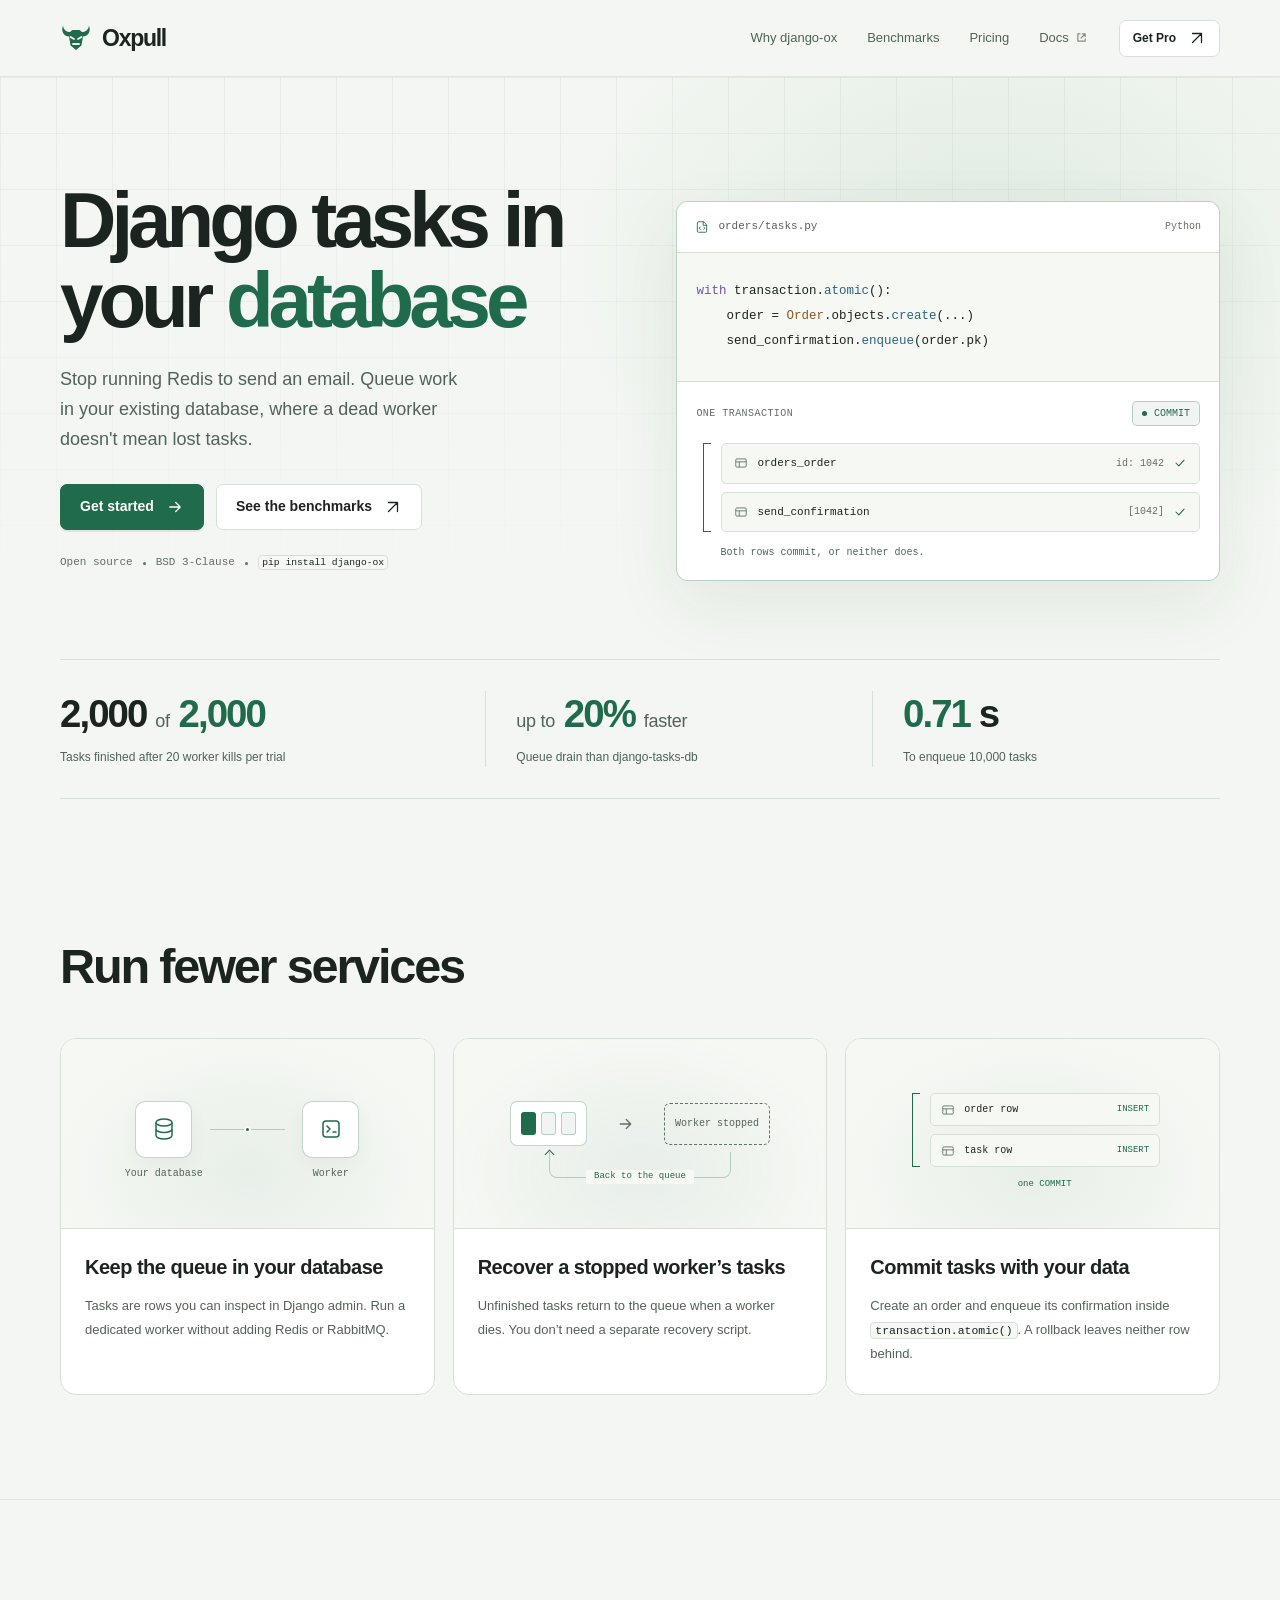
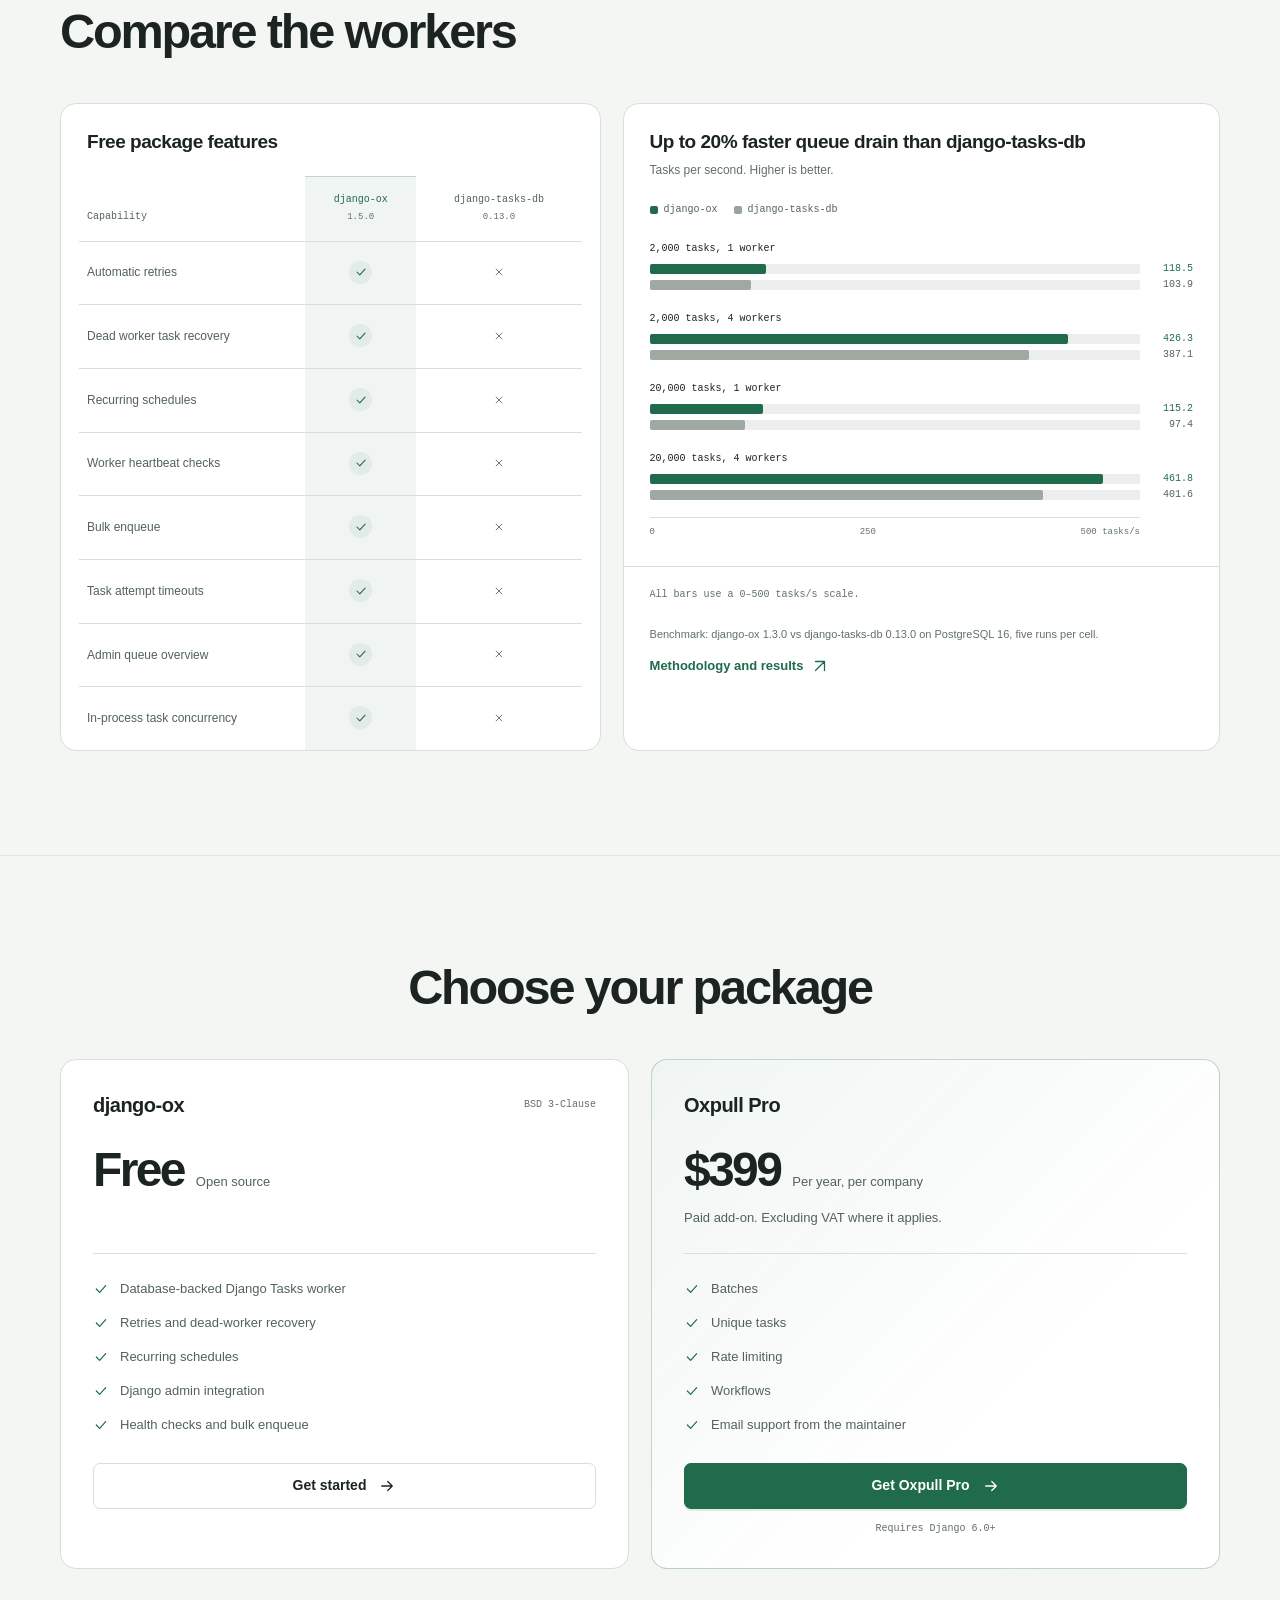
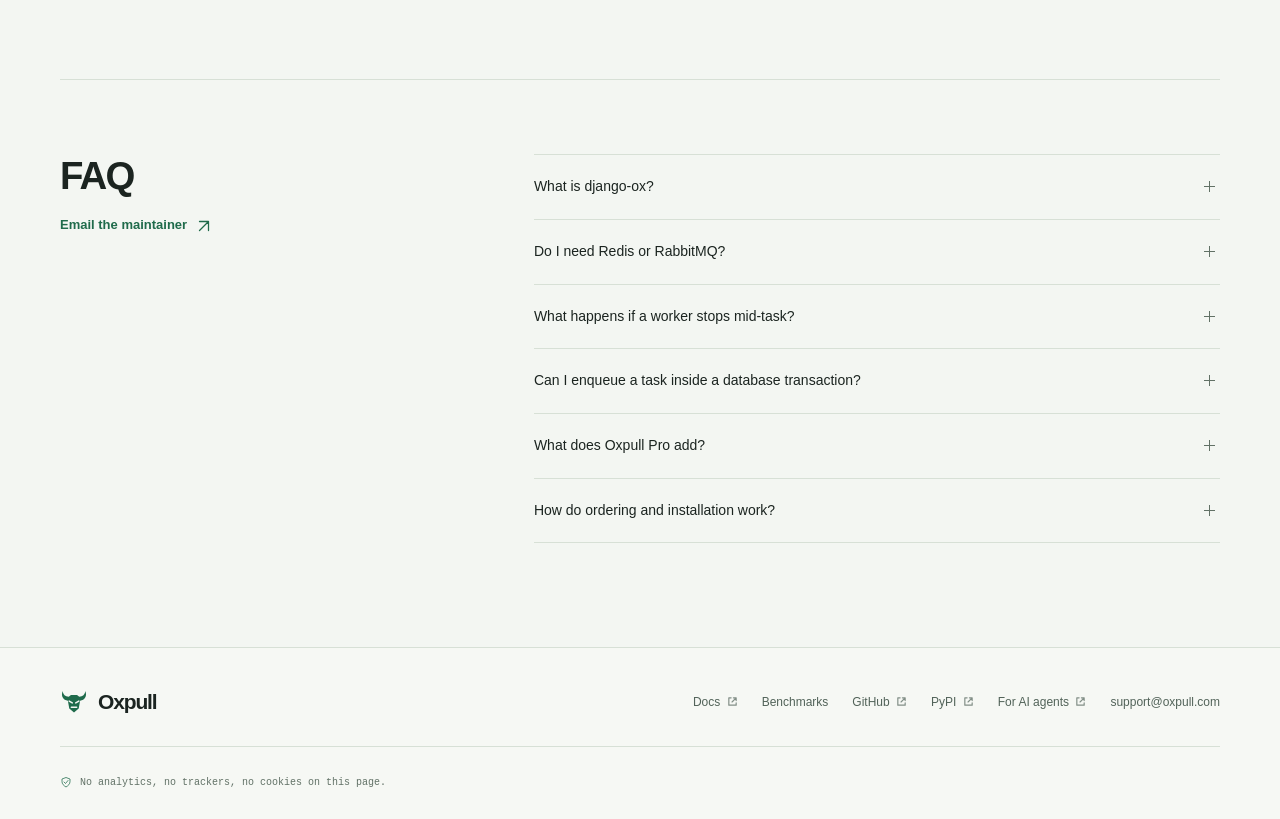
==== commit 38e1d150: "Update feature comparison and benchmark footnote Expand the comparison to eight rows and label it dj" ====
--- a/index.html
+++ b/index.html
@@ -409,9 +409,8 @@
     .w-924 { width: 92.36%; }
     .w-803 { width: 80.32%; }
     .chart-scale { display: flex; justify-content: space-between; margin: 17px 53px 0 0; padding-top: 8px; border-top: 1px solid var(--line); color: var(--subtle); font: 9px/1.5 var(--mono); }
-    .evidence-footnote { display: flex; align-items: flex-start; justify-content: space-between; gap: 30px; margin-top: 22px; }
-    .evidence-footnote p { max-width: 670px; color: var(--subtle); font-size: 11px; }
-    .evidence-footnote a { flex: 0 0 auto; }
+    .panel-source { display: flex; flex-direction: column; align-items: flex-start; gap: 12px; margin: 0; padding: 0 26px 23px; }
+    .panel-source p { margin: 0; color: var(--subtle); font-size: 11px; }
 
     /* ===== Pricing ===== */
     .pricing-heading { text-align: center; margin-bottom: 44px; }
@@ -555,7 +554,6 @@
       .comparison th:first-child { width: 50%; }
       .chart { padding-bottom: 25px; }
       .bar-group + .bar-group { margin-top: 24px; }
-      .evidence-footnote { flex-direction: column; gap: 14px; }
       .pricing-card { padding: 26px; }
       .price { align-items: flex-start; flex-direction: column; gap: 5px; }
       .plan-topline { align-items: flex-start; flex-direction: column; gap: 10px; }
@@ -622,6 +620,7 @@
       .comparison th:first-child { width: 43%; }
       .comparison thead th { font-size: 9px; }
       .panel-note { padding-inline: 20px; font-size: 9px; }
+      .panel-source { padding-inline: 20px; }
       .chart-legend { margin-inline: 20px; font-size: 9px; gap: 12px; }
       .chart { padding-inline: 20px; }
       .bar-group-heading { font-size: 9px; }
@@ -901,22 +900,22 @@
             </div>
             <div class="comparison-scroll">
               <table class="comparison">
-                <caption class="sr-only">django-ox 1.3.0 and django-tasks-db 0.13.0</caption>
+                <caption class="sr-only">django-ox 1.5.0 vs django-tasks-db 0.13.0</caption>
                 <thead>
                   <tr>
                     <th scope="col">Capability</th>
-                    <th scope="col" class="our-column">django-ox<span class="table-subtitle">1.3.0</span></th>
+                    <th scope="col" class="our-column">django-ox<span class="table-subtitle">1.5.0</span></th>
                     <th scope="col">django-tasks-db<span class="table-subtitle">0.13.0</span></th>
                   </tr>
                 </thead>
                 <tbody>
                   <tr>
-                    <th scope="row">Retries</th>
+                    <th scope="row">Automatic retries</th>
                     <td class="our-column"><span class="status yes"><svg class="icon" aria-hidden="true"><use href="#check"/></svg><span class="sr-only">Included</span></span></td>
                     <td><span class="status no"><svg class="icon" aria-hidden="true"><use href="#cross"/></svg><span class="sr-only">Not included</span></span></td>
                   </tr>
                   <tr>
-                    <th scope="row">Dead worker’s task returns</th>
+                    <th scope="row">Dead worker task recovery</th>
                     <td class="our-column"><span class="status yes"><svg class="icon" aria-hidden="true"><use href="#check"/></svg><span class="sr-only">Included</span></span></td>
                     <td><span class="status no"><svg class="icon" aria-hidden="true"><use href="#cross"/></svg><span class="sr-only">Not included</span></span></td>
                   </tr>
@@ -926,12 +925,27 @@
                     <td><span class="status no"><svg class="icon" aria-hidden="true"><use href="#cross"/></svg><span class="sr-only">Not included</span></span></td>
                   </tr>
                   <tr>
-                    <th scope="row">Health command</th>
+                    <th scope="row">Worker heartbeat checks</th>
                     <td class="our-column"><span class="status yes"><svg class="icon" aria-hidden="true"><use href="#check"/></svg><span class="sr-only">Included</span></span></td>
                     <td><span class="status no"><svg class="icon" aria-hidden="true"><use href="#cross"/></svg><span class="sr-only">Not included</span></span></td>
                   </tr>
                   <tr>
                     <th scope="row">Bulk enqueue</th>
+                    <td class="our-column"><span class="status yes"><svg class="icon" aria-hidden="true"><use href="#check"/></svg><span class="sr-only">Included</span></span></td>
+                    <td><span class="status no"><svg class="icon" aria-hidden="true"><use href="#cross"/></svg><span class="sr-only">Not included</span></span></td>
+                  </tr>
+                  <tr>
+                    <th scope="row">Task attempt timeouts</th>
+                    <td class="our-column"><span class="status yes"><svg class="icon" aria-hidden="true"><use href="#check"/></svg><span class="sr-only">Included</span></span></td>
+                    <td><span class="status no"><svg class="icon" aria-hidden="true"><use href="#cross"/></svg><span class="sr-only">Not included</span></span></td>
+                  </tr>
+                  <tr>
+                    <th scope="row">Admin queue overview</th>
+                    <td class="our-column"><span class="status yes"><svg class="icon" aria-hidden="true"><use href="#check"/></svg><span class="sr-only">Included</span></span></td>
+                    <td><span class="status no"><svg class="icon" aria-hidden="true"><use href="#cross"/></svg><span class="sr-only">Not included</span></span></td>
+                  </tr>
+                  <tr>
+                    <th scope="row">In-process task concurrency</th>
                     <td class="our-column"><span class="status yes"><svg class="icon" aria-hidden="true"><use href="#check"/></svg><span class="sr-only">Included</span></span></td>
                     <td><span class="status no"><svg class="icon" aria-hidden="true"><use href="#cross"/></svg><span class="sr-only">Not included</span></span></td>
                   </tr>
@@ -1018,16 +1032,16 @@
               <div class="chart-scale" aria-hidden="true"><span>0</span><span>250</span><span>500 tasks/s</span></div>
             </div>
             <p class="panel-note">All bars use a 0–500 tasks/s scale.</p>
+            <div class="panel-source">
+              <p>Benchmark: django-ox 1.3.0 vs django-tasks-db 0.13.0 on PostgreSQL 16, five runs per cell.</p>
+              <a class="text-link" href="https://oxpull.com/django-ox/benchmarks/">
+                Methodology and results
+                <svg class="icon" aria-hidden="true"><use href="#arrow-up-right"/></svg>
+              </a>
+            </div>
           </article>
         </div>
 
-        <div class="evidence-footnote">
-          <p>django-ox 1.3.0 vs django-tasks-db 0.13.0 on PostgreSQL 16. Five runs per cell. Results apply to these workloads, not every application.</p>
-          <a class="text-link" href="https://oxpull.com/django-ox/benchmarks/">
-            Methodology and results
-            <svg class="icon" aria-hidden="true"><use href="#arrow-up-right"/></svg>
-          </a>
-        </div>
       </div>
     </section>
 
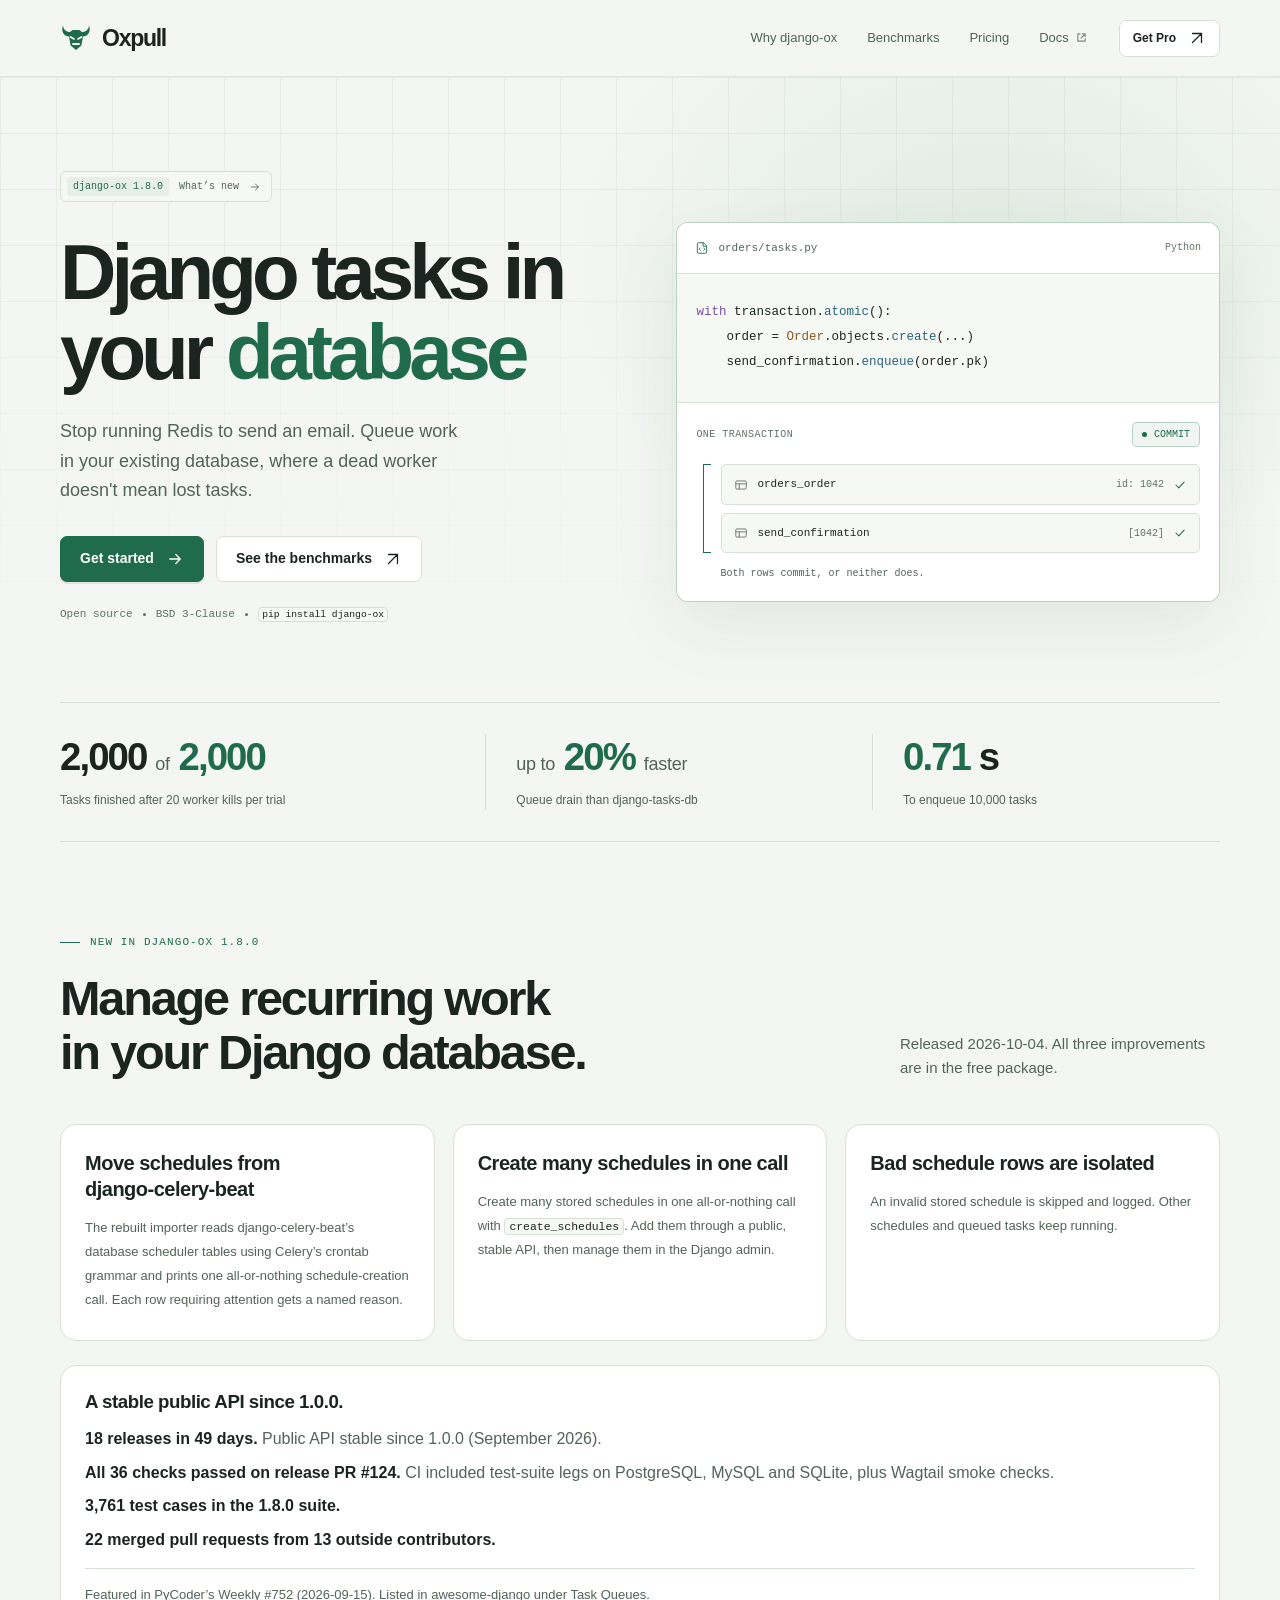
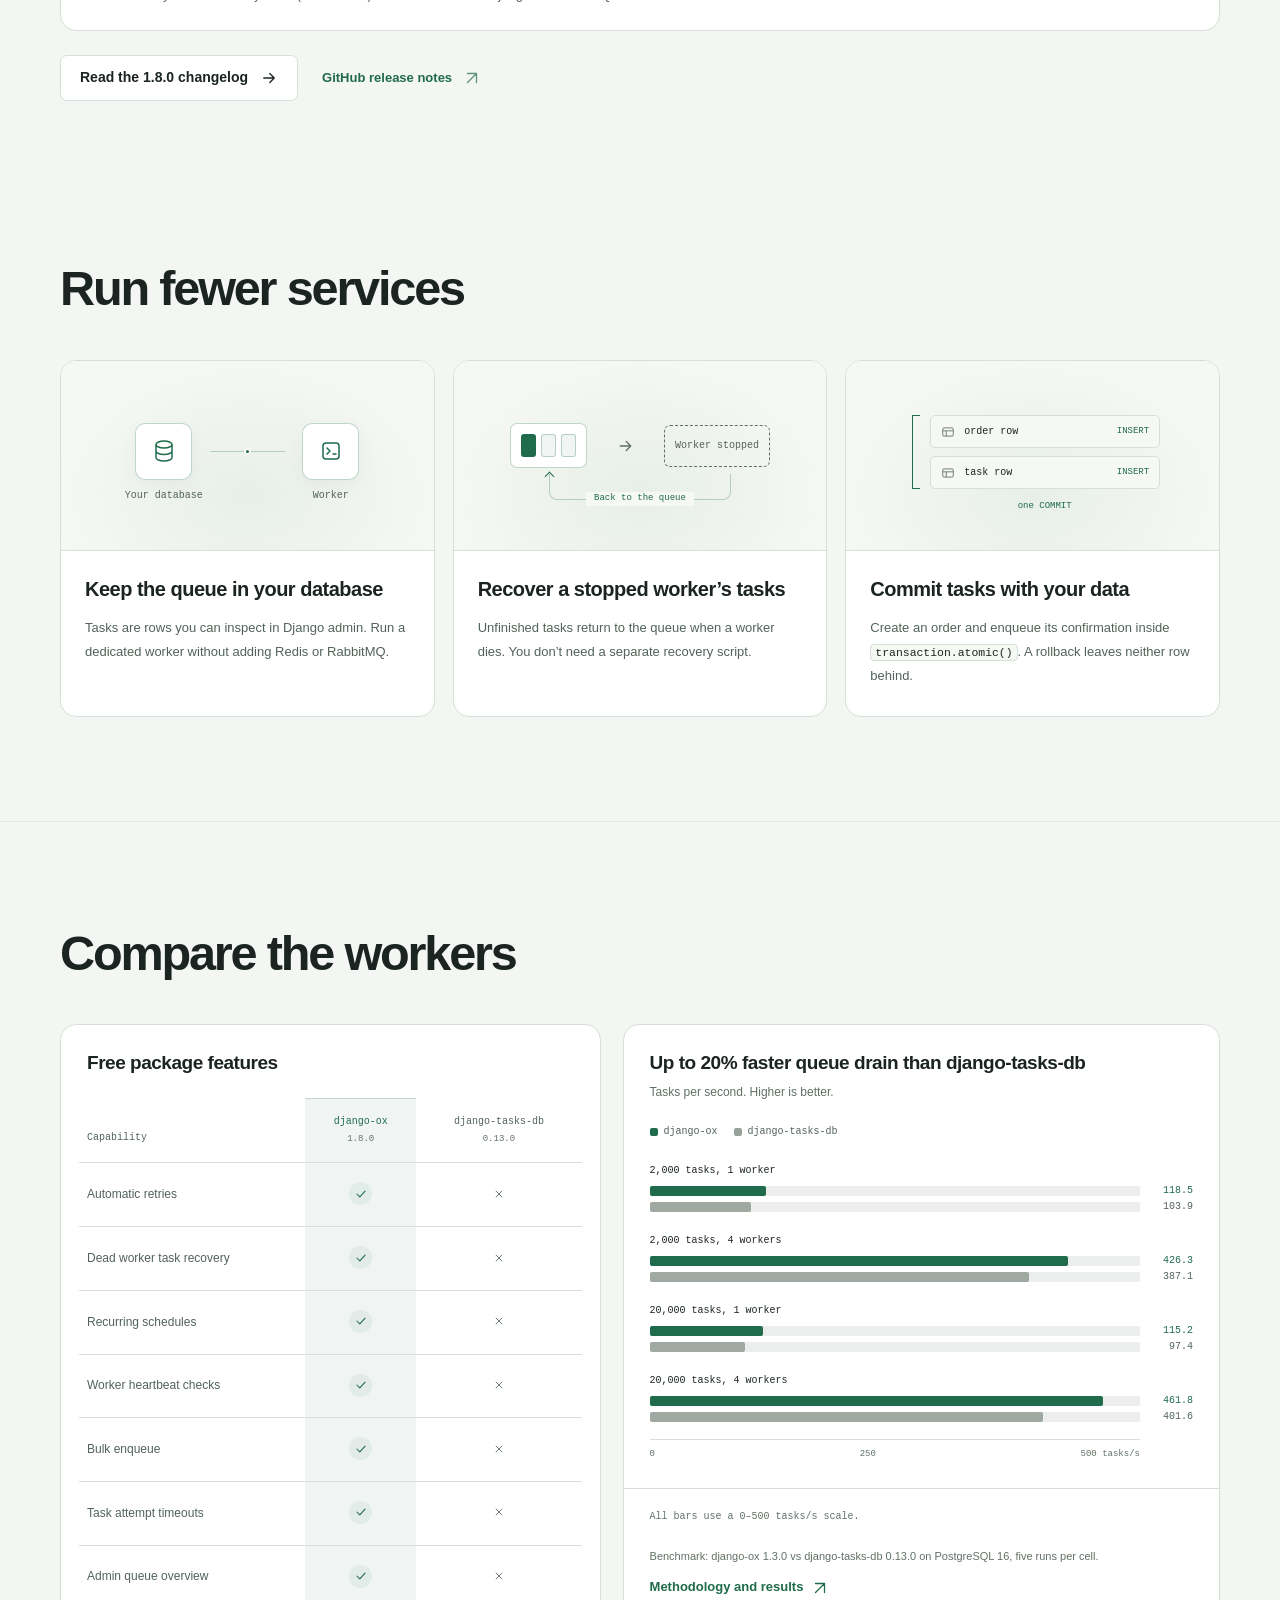
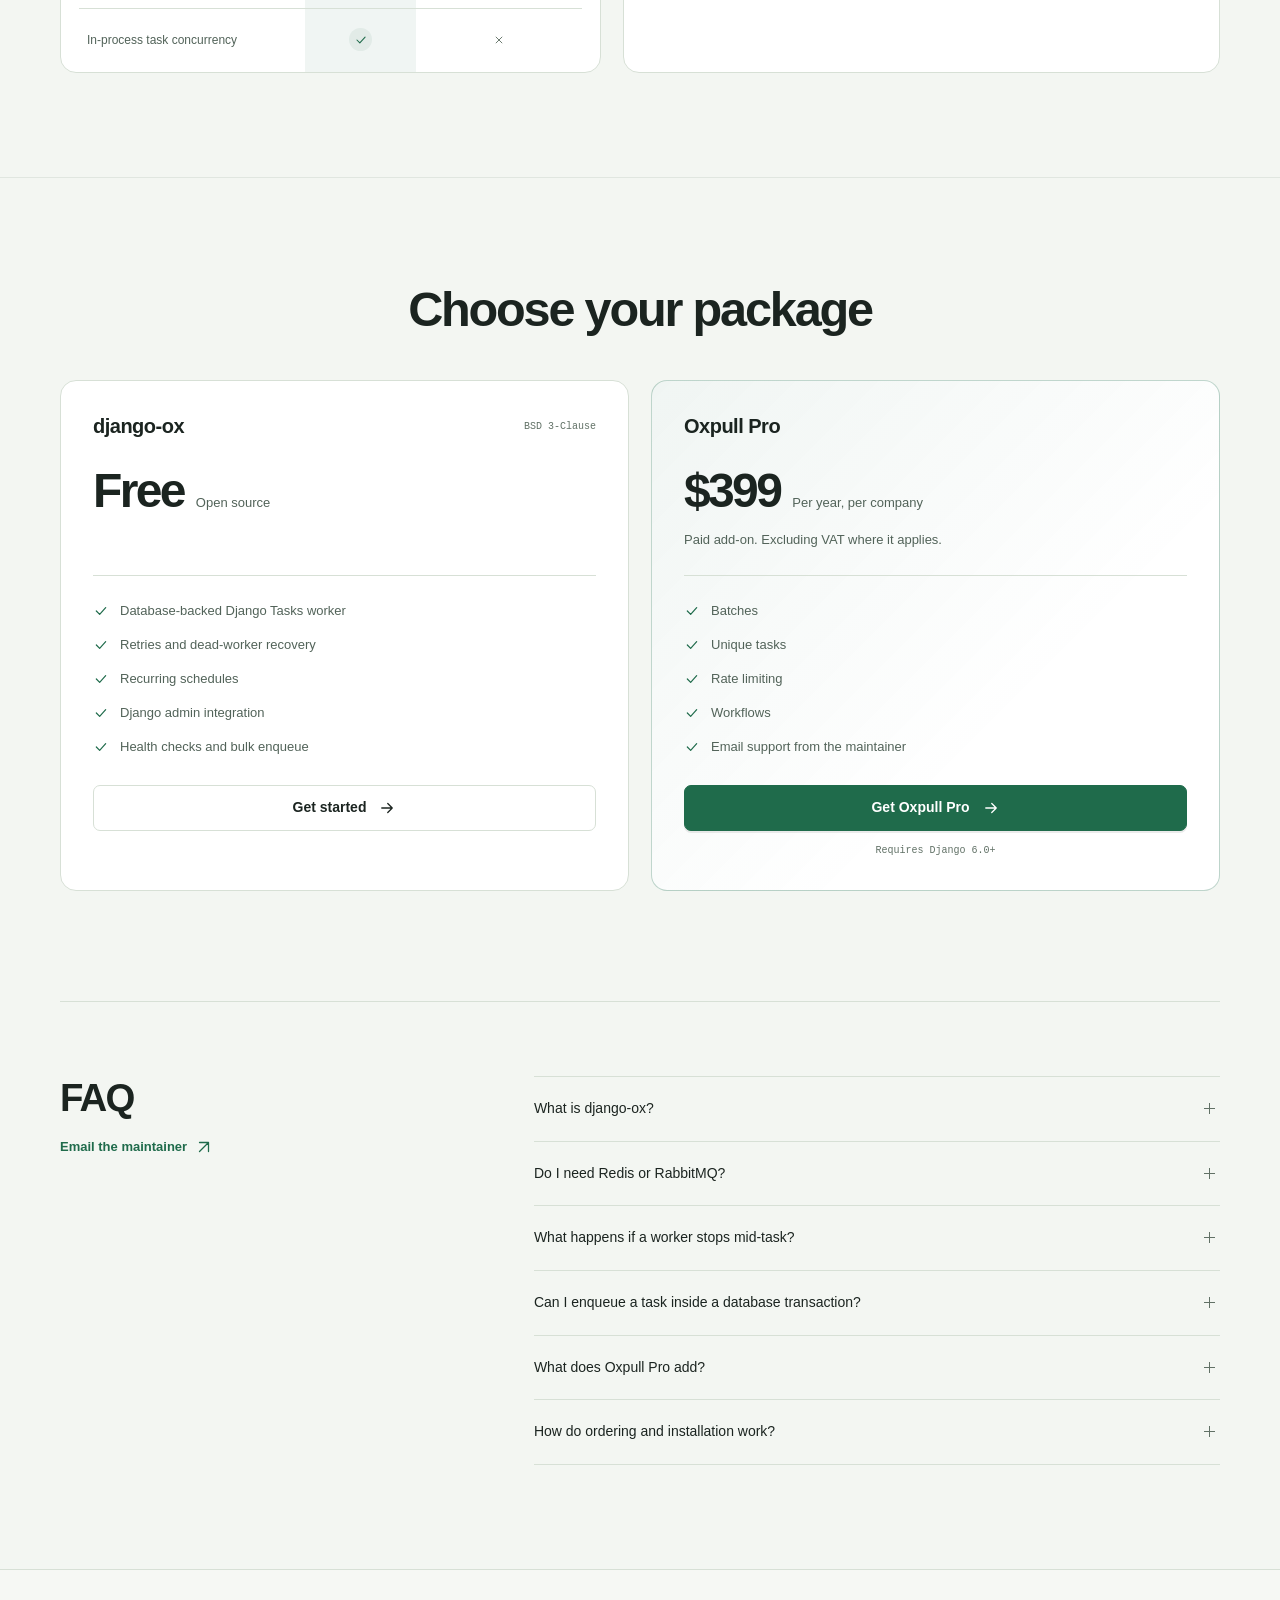
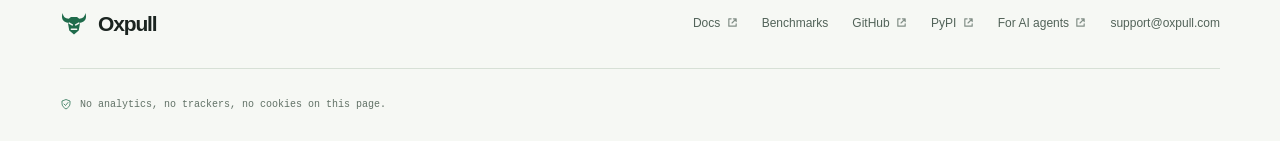
==== commit 3e39830b: "Highlight django-ox 1.8.0 on the homepage Add a "django-ox 1.8.0 / What's new" chip to the hero and " ====
--- a/index.html
+++ b/index.html
@@ -650,7 +650,101 @@
       .button-primary:hover { transform: none; }
     }
     .ext { display: inline-block; margin-left: 0.25em; vertical-align: -1px; opacity: 0.7; }
-</style>
+
+    .release {
+      max-width: 100%;
+      flex-wrap: wrap;
+    }
+
+    .release-version {
+      white-space: nowrap;
+    }
+
+    .release-update {
+      padding-block: 56px;
+      scroll-margin-top: 96px;
+    }
+
+    .release-update .feature-card {
+      display: block;
+      min-width: 0;
+    }
+
+    .release-update .feature-body {
+      height: 100%;
+    }
+
+    .release-update .feature-body p {
+      overflow-wrap: anywhere;
+    }
+
+    .release-progress {
+      margin-top: 24px;
+      padding: 24px;
+    }
+
+    .release-progress h3 {
+      margin: 0 0 12px;
+    }
+
+    .release-progress p {
+      margin: 8px 0 0;
+      color: var(--muted);
+    }
+
+    .release-progress strong {
+      color: var(--ink);
+      font-weight: 600;
+    }
+
+    .release-progress .release-recognition {
+      margin-top: 16px;
+      padding-top: 16px;
+      border-top: 1px solid var(--line);
+      font-size: 13px;
+    }
+
+    .release-actions {
+      display: flex;
+      align-items: center;
+      flex-wrap: wrap;
+      gap: 16px 24px;
+      margin-top: 24px;
+    }
+
+    .release:focus-visible,
+    .release-actions a:focus-visible {
+      outline: 2px solid var(--accent);
+      outline-offset: 4px;
+    }
+
+    @media (max-width: 850px) {
+      .release-update .feature-grid {
+        grid-template-columns: 1fr;
+      }
+    }
+
+    @media (max-width: 600px) {
+      .release-update {
+        padding-block: 40px;
+      }
+
+      .release-progress {
+        padding: 20px;
+      }
+
+      .release-actions {
+        flex-direction: column;
+        align-items: flex-start;
+      }
+
+      .release-actions .button {
+        width: 100%;
+        white-space: normal;
+        text-align: center;
+      }
+    }
+  </style>
 </head>
 
 <body>
@@ -722,6 +816,11 @@
     <section class="hero" aria-labelledby="hero-title">
       <div class="container hero-grid">
         <div class="hero-copy">
+          <a class="release" href="#release-180">
+            <span class="release-version">django-ox 1.8.0</span>
+            <span>What’s new</span>
+            <svg class="icon" aria-hidden="true"><use href="#arrow-right"/></svg>
+          </a>
           <h1 id="hero-title">Django tasks in your <span>database</span></h1>
           <p class="hero-description">Stop running Redis to send an email. Queue work in your existing database, where a dead worker doesn't mean lost tasks.</p>
           <div class="hero-actions">
@@ -801,6 +900,59 @@
       </div>
     </section>
 
+    <section class="section container release-update" id="release-180" aria-labelledby="release-title">
+      <div class="section-heading">
+        <div>
+          <p class="eyebrow">New in django-ox 1.8.0</p>
+          <h2 id="release-title">Manage recurring work in your Django database.</h2>
+        </div>
+        <p>Released <time datetime="2026-10-04">2026-10-04</time>. All three improvements are in the free package.</p>
+      </div>
+
+      <div class="feature-grid">
+        <article class="feature-card">
+          <div class="feature-body">
+            <h3>Move schedules from django-celery-beat</h3>
+            <p>The rebuilt importer reads django-celery-beat’s database scheduler tables using Celery’s crontab grammar and prints one all-or-nothing schedule-creation call. Each row requiring attention gets a named reason.</p>
+          </div>
+        </article>
+
+        <article class="feature-card">
+          <div class="feature-body">
+            <h3>Create many schedules in one call</h3>
+            <p>Create many stored schedules in one all-or-nothing call with <code>create_schedules</code>. Add them through a public, stable API, then manage them in the Django admin.</p>
+          </div>
+        </article>
+
+        <article class="feature-card">
+          <div class="feature-body">
+            <h3>Bad schedule rows are isolated</h3>
+            <p>An invalid stored schedule is skipped and logged. Other schedules and queued tasks keep running.</p>
+          </div>
+        </article>
+      </div>
+
+      <div class="data-panel release-progress">
+        <h3>A stable public API since 1.0.0.</h3>
+        <p><strong>18 releases in 49 days.</strong> Public API stable since 1.0.0 (September 2026).</p>
+        <p><strong>All 36 checks passed on release PR #124.</strong> CI included test-suite legs on PostgreSQL, MySQL and SQLite, plus Wagtail smoke checks.</p>
+        <p><strong>3,761 test cases in the 1.8.0 suite.</strong></p>
+        <p><strong>22 merged pull requests from 13 outside contributors.</strong></p>
+        <p class="release-recognition">Featured in PyCoder’s Weekly #752 (<time datetime="2026-09-15">2026-09-15</time>). Listed in awesome-django under Task Queues.</p>
+      </div>
+
+      <div class="release-actions">
+        <a class="button button-secondary" href="https://oxpull.com/django-ox/changelog/">
+          Read the 1.8.0 changelog
+          <svg class="icon" aria-hidden="true"><use href="#arrow-right"/></svg>
+        </a>
+        <a class="text-link" href="https://github.com/oxpull/django-ox/releases/tag/v1.8.0" target="_blank" rel="noopener">
+          GitHub release notes
+          <svg class="icon ext" aria-hidden="true"><use href="#arrow-up-right"/></svg>
+        </a>
+      </div>
+    </section>
+
     <!-- BLOCK: VALUE SECTIONS -->
     <section class="section features" id="features" aria-labelledby="features-title">
       <div class="container">
@@ -900,11 +1052,11 @@
             </div>
             <div class="comparison-scroll">
               <table class="comparison">
-                <caption class="sr-only">django-ox 1.5.0 vs django-tasks-db 0.13.0</caption>
+                <caption class="sr-only">django-ox 1.8.0 vs django-tasks-db 0.13.0</caption>
                 <thead>
                   <tr>
                     <th scope="col">Capability</th>
-                    <th scope="col" class="our-column">django-ox<span class="table-subtitle">1.5.0</span></th>
+                    <th scope="col" class="our-column">django-ox<span class="table-subtitle">1.8.0</span></th>
                     <th scope="col">django-tasks-db<span class="table-subtitle">0.13.0</span></th>
                   </tr>
                 </thead>
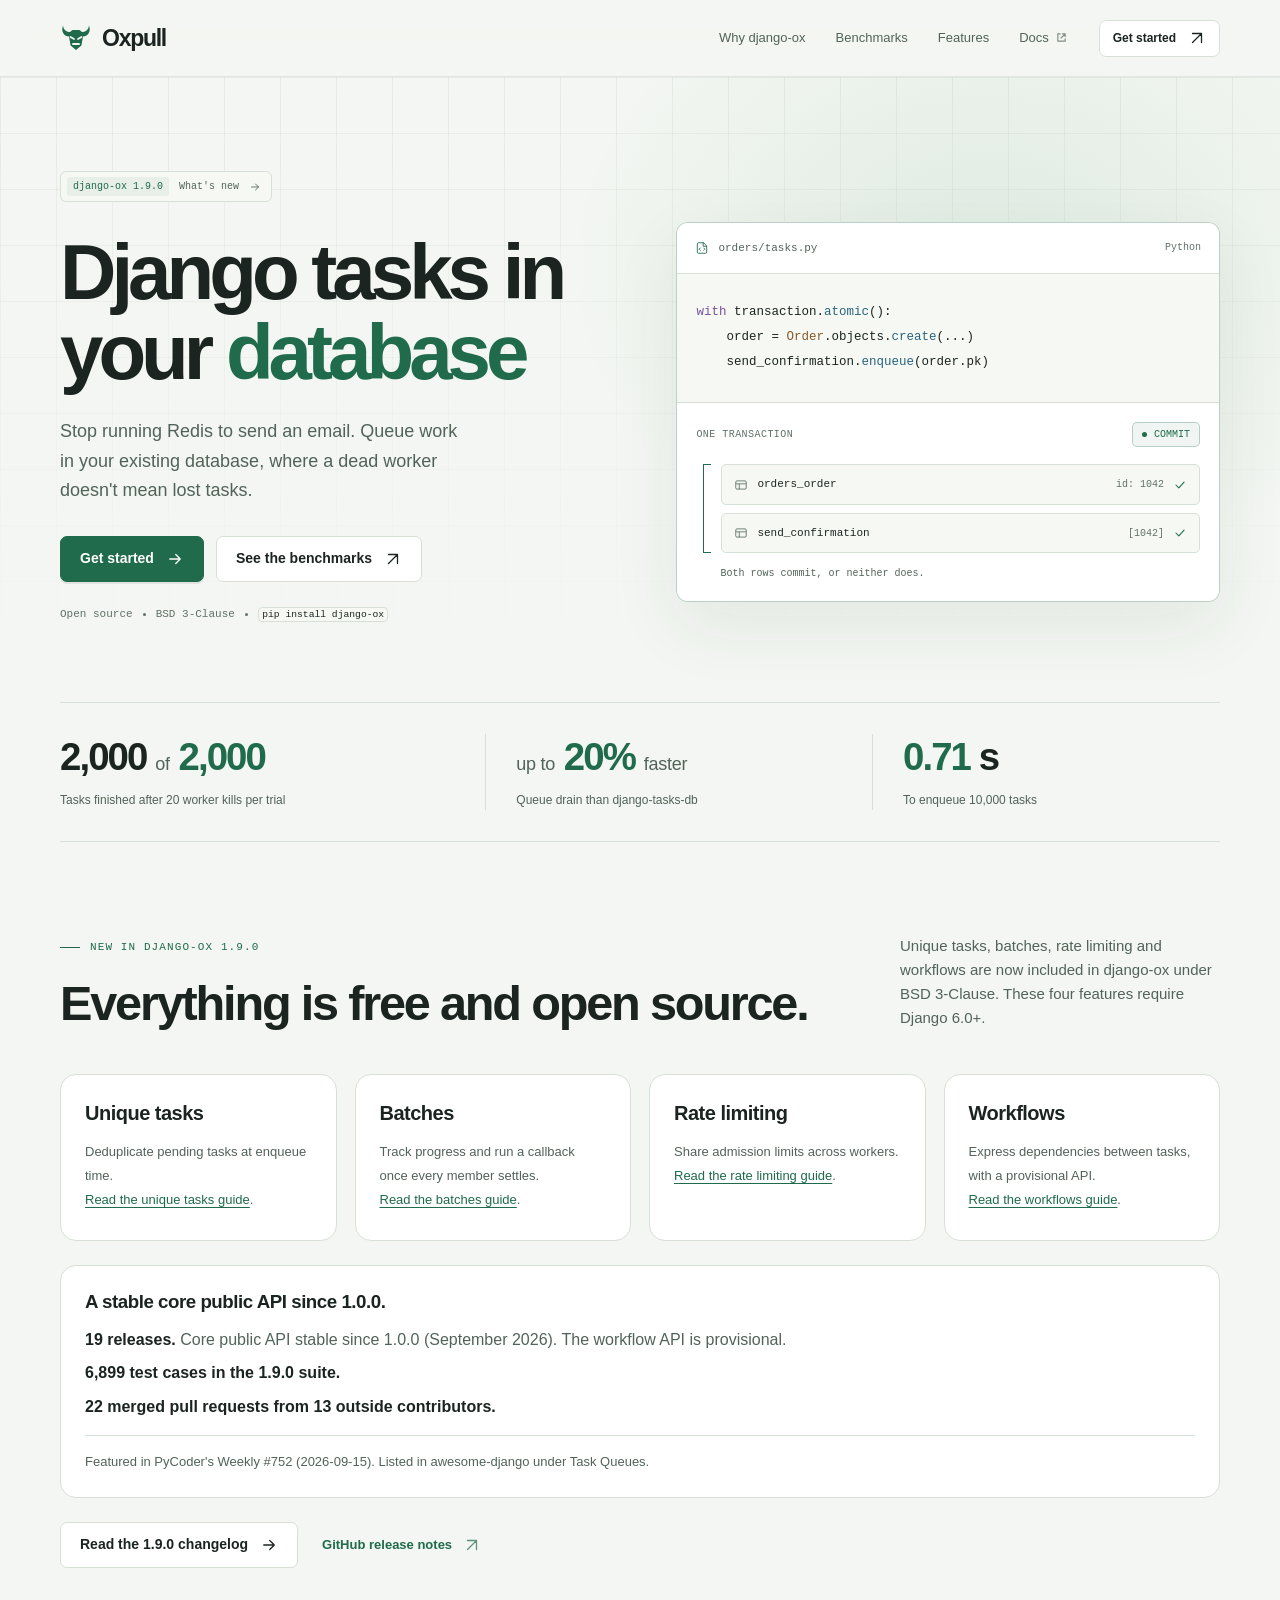
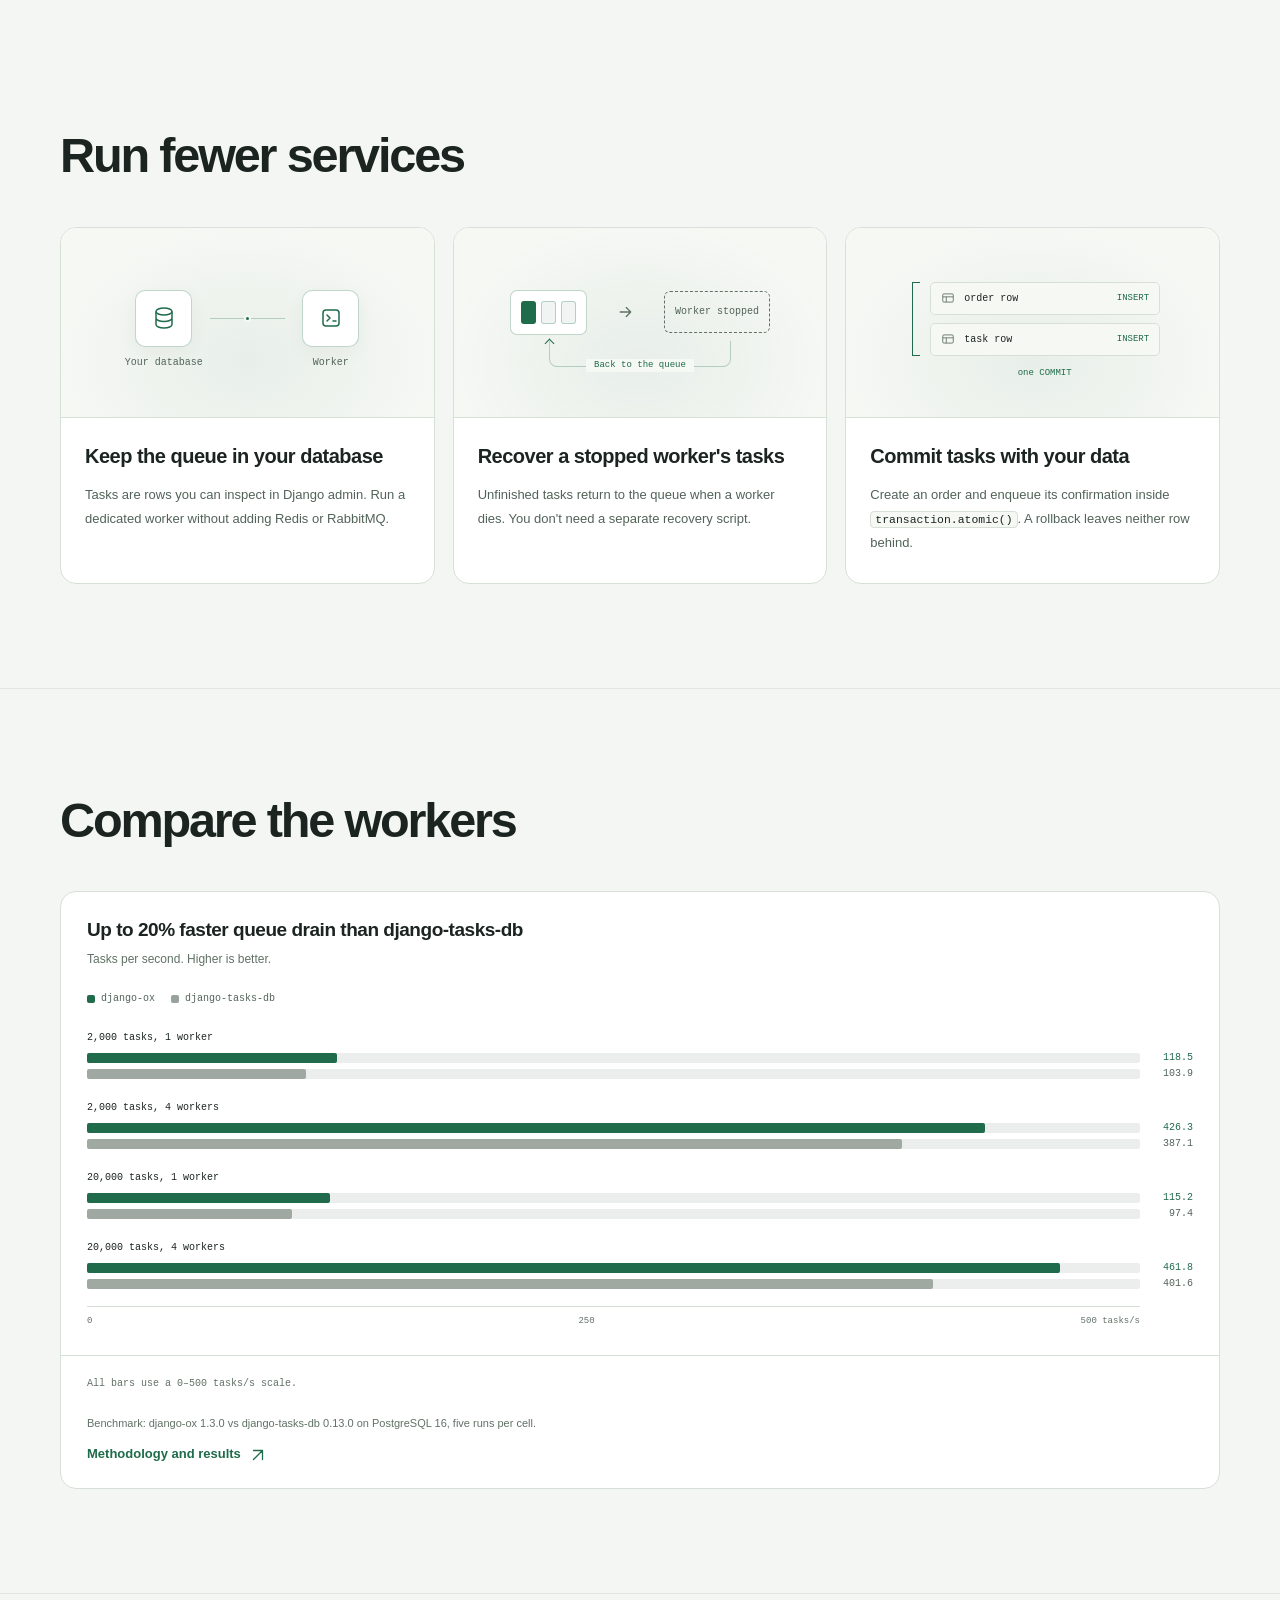
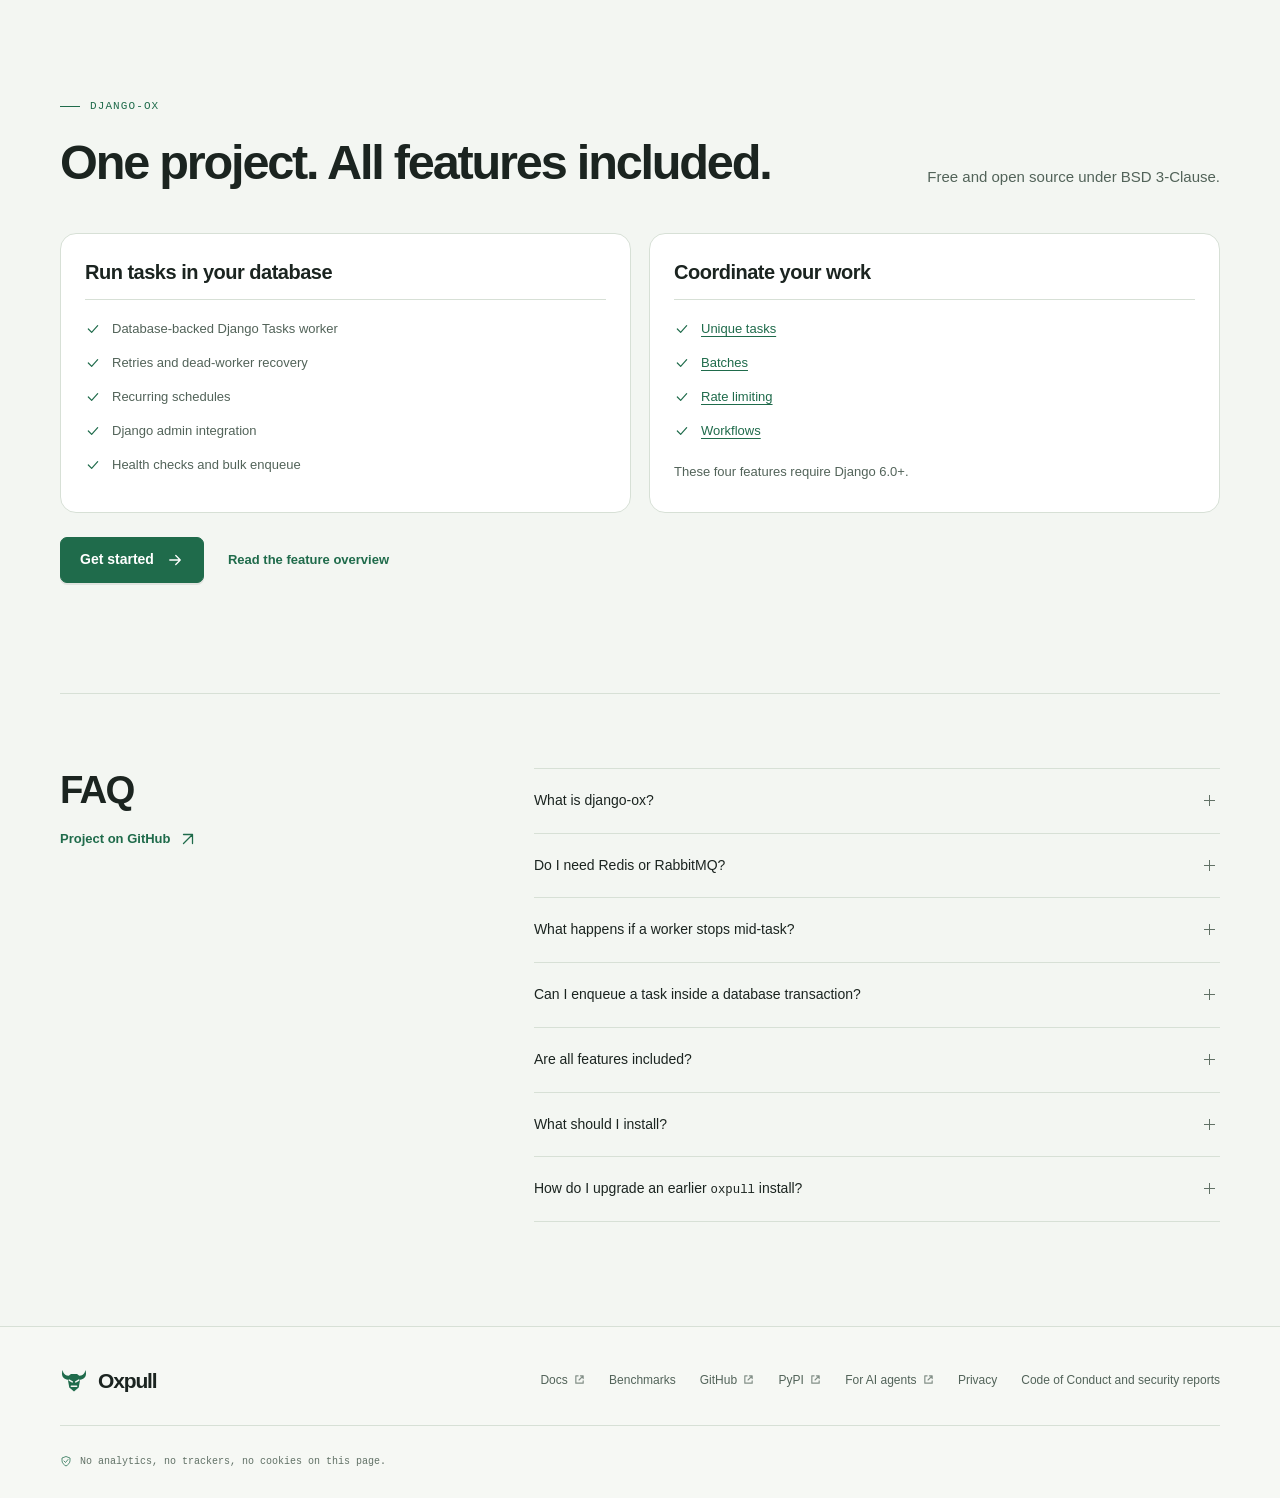
==== commit 0c2c2ead: "Replace homepage sales copy and remove the order flow" ====
--- a/index.html
+++ b/index.html
@@ -340,6 +340,20 @@
     .feature-index { margin-bottom: 12px; color: var(--accent); font: 10px/1.5 var(--mono); }
     .feature-body h3 { font-size: 20px; margin-bottom: 14px; }
     .feature-body p { color: var(--muted); font-size: 13px; line-height: 1.85; }
+    .feature-body ul { display: grid; align-content: start; gap: 12px; list-style: none; margin: 0; padding: 18px 0 0; border-top: 1px solid var(--line); }
+    .feature-body li { display: flex; align-items: center; gap: 11px; min-height: 22px; color: var(--muted); font-size: 13px; }
+    .feature-body li::before {
+      content: "";
+      flex: none;
+      width: 16px;
+      height: 16px;
+      background: var(--accent);
+      -webkit-mask: url("data:image/svg+xml,%3Csvg xmlns='http://www.w3.org/2000/svg' viewBox='0 0 24 24'%3E%3Cpath d='M5 12L10 17L19 7' fill='none' stroke='%23000' stroke-width='1.8' stroke-linecap='round' stroke-linejoin='round'/%3E%3C/svg%3E") center / contain no-repeat;
+      mask: url("data:image/svg+xml,%3Csvg xmlns='http://www.w3.org/2000/svg' viewBox='0 0 24 24'%3E%3Cpath d='M5 12L10 17L19 7' fill='none' stroke='%23000' stroke-width='1.8' stroke-linecap='round' stroke-linejoin='round'/%3E%3C/svg%3E") center / contain no-repeat;
+    }
+    .feature-body ul + p { margin-top: 18px; }
+    .feature-body a { color: var(--accent); text-decoration: underline; text-underline-offset: 3px; }
+    .feature-body a:hover { color: var(--accent-hover); }
     .architecture { display: flex; align-items: center; justify-content: center; width: 100%; padding-top: 15px; }
     .architecture-node { display: flex; align-items: center; flex-direction: column; gap: 9px; min-width: 92px; color: var(--muted); font: 10px/1.4 var(--mono); }
     .node-icon { display: grid; place-items: center; width: 57px; height: 57px; border: 1px solid var(--accent-line); border-radius: 10px; background: var(--panel); color: var(--accent); box-shadow: 0 6px 20px rgba(0, 0, 0, .04); }
@@ -364,7 +378,7 @@
 
     /* ===== Comparison and benchmark ===== */
     .evidence { border-bottom: 1px solid var(--line-soft); }
-    .evidence-grid { display: grid; grid-template-columns: .95fr 1.05fr; gap: 22px; align-items: stretch; }
+    .evidence-grid { display: grid; grid-template-columns: 1fr; gap: 22px; align-items: stretch; }
     .data-panel { min-width: 0; border: 1px solid var(--line); border-radius: var(--radius); background: var(--panel); overflow: hidden; }
     .panel-heading { padding: 26px 26px 22px; }
     .panel-heading h3 { font-size: 19px; }
@@ -412,82 +426,6 @@
     .panel-source { display: flex; flex-direction: column; align-items: flex-start; gap: 12px; margin: 0; padding: 0 26px 23px; }
     .panel-source p { margin: 0; color: var(--subtle); font-size: 11px; }
 
-    /* ===== Pricing ===== */
-    .pricing-heading { text-align: center; margin-bottom: 44px; }
-    .pricing-heading .eyebrow { justify-content: center; }
-    .pricing-heading p { margin: 19px auto 0; max-width: 480px; color: var(--muted); font-size: 15px; }
-    .pricing-grid { display: grid; grid-template-columns: 1fr 1fr; gap: 22px; }
-    .pricing-card { display: flex; flex-direction: column; padding: 32px; border: 1px solid var(--line); border-radius: var(--radius); background: var(--panel); }
-    .pricing-card.pro { border-color: var(--accent-line); background: linear-gradient(135deg, var(--accent-soft), transparent 65%), var(--panel); }
-    .plan-topline { display: flex; align-items: center; justify-content: space-between; gap: 15px; }
-    .plan-topline h3 { font-size: 20px; }
-    .license-tag { color: var(--subtle); font: 10px/1.5 var(--mono); }
-    .price { display: flex; align-items: baseline; gap: 12px; margin-top: 26px; }
-    .price-amount { font-size: 48px; line-height: 1.1; letter-spacing: -.055em; font-weight: 580; }
-    .price-term { color: var(--muted); font-size: 13px; }
-    .plan-description { margin-top: 12px; min-height: 20px; color: var(--muted); font-size: 13px; }
-    .plan-features { display: grid; align-content: start; gap: 12px; list-style: none; padding: 24px 0 0; margin: 24px 0 27px; border-top: 1px solid var(--line); }
-    .plan-features li { display: flex; align-items: center; gap: 11px; min-height: 22px; color: var(--muted); font-size: 13px; }
-    .plan-features .icon { flex: none; width: 16px; height: 16px; color: var(--accent); margin-top: 0; }
-    .plan-bottom { margin-top: auto; }
-    .plan-bottom .button { width: 100%; }
-    .plan-requirement { margin-top: 12px; min-height: 15px; color: var(--subtle); text-align: center; font: 10px/1.5 var(--mono); }
-
-    /* ===== Order form ===== */
-    .order-panel {
-      display: grid;
-      grid-template-columns: .78fr 1.22fr;
-      gap: 64px;
-      margin-top: 24px;
-      padding: 40px;
-      border: 1px solid var(--line);
-      border-radius: var(--radius);
-      background: var(--panel-deep);
-      scroll-margin-top: 100px;
-    }
-    .order-panel[hidden] { display: none; }
-    .order-intro h3 { font-size: 28px; letter-spacing: -.035em; }
-    .order-intro > p { margin-top: 15px; color: var(--muted); font-size: 14px; max-width: 290px; }
-    .order-steps { display: grid; gap: 20px; list-style: none; margin: 29px 0; padding: 0; }
-    .order-steps li { display: flex; align-items: flex-start; gap: 12px; font-size: 12px; color: var(--muted); }
-    .step-number { display: grid; place-items: center; flex: 0 0 auto; width: 23px; height: 23px; border: 1px solid var(--line); border-radius: 50%; color: var(--accent); font: 10px/1 var(--mono); }
-    .order-steps strong { color: var(--ink); font-weight: 500; display: block; }
-    .order-steps small { color: var(--subtle); font-size: 11px; }
-    .install-command { display: flex; align-items: center; gap: 10px; width: fit-content; max-width: 100%; padding: 11px 14px; background: var(--panel); border: 1px solid var(--line); border-radius: 6px; }
-    .install-command span { color: var(--accent); font: 12px/1.5 var(--mono); }
-    .order-intro > p + .install-command { margin-top: 29px; }
-    .install-command code { font-size: 11px; overflow-wrap: anywhere; }
-    .order-support { display: inline-block; margin-top: 24px; color: var(--muted); font-size: 11px; text-decoration: underline; text-underline-offset: 4px; }
-    .order-support:hover { color: var(--accent); }
-    .form-grid { display: grid; grid-template-columns: 1fr 1fr; gap: 19px 16px; }
-    .field { min-width: 0; }
-    .field.full { grid-column: 1 / -1; }
-    label { display: block; margin-bottom: 7px; color: var(--ink); font-size: 12px; font-weight: 500; }
-    .optional { color: var(--subtle); font-size: 11px; font-weight: 400; }
-    input, textarea {
-      display: block;
-      width: 100%;
-      min-height: 44px;
-      padding: 10px 12px;
-      border: 1px solid var(--line);
-      border-radius: 6px;
-      background: var(--bg);
-      color: var(--ink);
-      font-size: 16px;
-      line-height: 1.5;
-      transition: border-color .18s ease, box-shadow .18s ease;
-    }
-    input:hover, textarea:hover { border-color: var(--subtle); }
-    input:focus, textarea:focus { border-color: var(--accent); box-shadow: 0 0 0 3px var(--accent-soft); }
-    input:focus-visible, textarea:focus-visible { outline: 2px solid var(--accent); outline-offset: 2px; }
-    textarea { min-height: 91px; resize: vertical; }
-    .field-hint { margin-top: 6px; color: var(--subtle); font-size: 11px; }
-    .form-submit { width: 100%; margin-top: 23px; }
-    button:disabled { opacity: .6; cursor: wait; transform: none; }
-    #form-error { margin-top: 16px; border: 1px solid var(--warm); border-radius: 6px; padding: 12px; color: var(--warm); font-size: 13px; }
-    #form-error[hidden] { display: none; }
-    .invoice-note { margin-top: 15px; color: var(--subtle); font-size: 11px; line-height: 1.85; }
-
     /* ===== FAQ ===== */
     .faq-section { padding-top: 6px; padding-bottom: 104px; }
     .faq-layout { display: grid; grid-template-columns: .72fr 1.28fr; gap: 88px; padding-top: 74px; border-top: 1px solid var(--line); }
@@ -531,7 +469,6 @@
       .feature-body h3 { font-size: 18px; }
       .feature-visual { padding-inline: 18px; }
       .architecture-node { min-width: 76px; font-size: 9px; }
-      .order-panel { gap: 35px; }
       .faq-layout { gap: 50px; }
     }
     @media (max-width: 850px) {
@@ -550,19 +487,9 @@
       .feature-visual { height: 100%; min-height: 215px; border-bottom: none; border-right: 1px solid var(--line); }
       .feature-body { padding: 25px; }
       .feature-body h3 { font-size: 20px; }
-      .evidence-grid { grid-template-columns: 1fr; }
       .comparison th:first-child { width: 50%; }
       .chart { padding-bottom: 25px; }
       .bar-group + .bar-group { margin-top: 24px; }
-      .pricing-card { padding: 26px; }
-      .price { align-items: flex-start; flex-direction: column; gap: 5px; }
-      .plan-topline { align-items: flex-start; flex-direction: column; gap: 10px; }
-      .order-panel { grid-template-columns: 1fr; gap: 30px; padding: 30px; }
-      .order-intro > p { max-width: 440px; }
-      .order-steps { grid-template-columns: repeat(3, 1fr); gap: 15px; }
-      .install-command { display: none; }
-      .order-support { margin-top: 0; }
-      .order-intro > p ~ .order-support { margin-top: 18px; }
       .faq-layout { grid-template-columns: 1fr; gap: 35px; }
       .faq-heading > p { max-width: none; }
       .footer-top { align-items: flex-start; }
@@ -624,20 +551,6 @@
       .chart-legend { margin-inline: 20px; font-size: 9px; gap: 12px; }
       .chart { padding-inline: 20px; }
       .bar-group-heading { font-size: 9px; }
-      .pricing-heading { text-align: left; margin-bottom: 30px; }
-      .pricing-heading .eyebrow { justify-content: flex-start; }
-      .pricing-heading p { margin-left: 0; font-size: 14px; }
-      .pricing-grid { grid-template-columns: 1fr; gap: 18px; }
-      .pricing-card { padding: 25px; }
-      .plan-topline { align-items: center; flex-direction: row; }
-      .price { align-items: baseline; flex-direction: row; gap: 12px; }
-      .order-panel { padding: 24px 20px; scroll-margin-top: 85px; }
-      .order-intro h3 { font-size: 25px; }
-      .order-intro > p { font-size: 13px; }
-      .order-steps { grid-template-columns: 1fr; gap: 16px; margin-block: 24px; }
-      .order-steps strong { display: inline; }
-      .order-steps small { display: block; }
-      .form-grid { grid-template-columns: 1fr; gap: 17px; }
       .faq-section { padding-top: 0; padding-bottom: 65px; }
       .faq-layout { padding-top: 55px; }
       .footer-top { flex-direction: column; gap: 25px; }
@@ -665,9 +578,18 @@
       scroll-margin-top: 96px;
     }
 
-    .release-update .feature-card {
+    .release-update .feature-grid {
+      grid-template-columns: repeat(4, 1fr);
+    }
+
+    .release-update .feature-card,
+    .project-features .feature-card {
       display: block;
       min-width: 0;
+    }
+
+    .project-features .feature-grid {
+      grid-template-columns: repeat(2, 1fr);
     }
 
     .release-update .feature-body {
@@ -720,13 +642,18 @@
 
     @media (max-width: 850px) {
       .release-update .feature-grid {
-        grid-template-columns: 1fr;
+        grid-template-columns: repeat(2, 1fr);
       }
     }
 
     @media (max-width: 600px) {
       .release-update {
         padding-block: 40px;
+      }
+
+      .release-update .feature-grid,
+      .project-features .feature-grid {
+        grid-template-columns: 1fr;
       }
 
       .release-progress {
@@ -801,11 +728,11 @@
       <div class="nav-links">
         <a class="nav-section-link" href="#features">Why django-ox</a>
         <a class="nav-section-link" href="#benchmarks">Benchmarks</a>
-        <a class="nav-section-link" href="#pricing">Pricing</a>
+        <a class="nav-section-link" href="#project-features">Features</a>
         <a target="_blank" rel="noopener" href="https://oxpull.com/django-ox/background-tasks/">Docs <svg class="ext" aria-hidden="true" viewBox="0 0 12 12" width="11" height="11"><path d="M4.5 2H2v8h8V7.5M7 2h3v3M10 2 5.5 6.5" fill="none" stroke="currentColor" stroke-width="1.3" stroke-linecap="round" stroke-linejoin="round"/></svg></a>
       </div>
-      <a class="button button-secondary nav-cta" href="#order">
-        Get Pro
+      <a class="button button-secondary nav-cta" href="https://oxpull.com/django-ox/background-tasks/">
+        Get started
         <svg class="icon" aria-hidden="true"><use href="#arrow-up-right"/></svg>
       </a>
     </nav>
@@ -816,9 +743,9 @@
     <section class="hero" aria-labelledby="hero-title">
       <div class="container hero-grid">
         <div class="hero-copy">
-          <a class="release" href="#release-180">
-            <span class="release-version">django-ox 1.8.0</span>
-            <span>What’s new</span>
+          <a class="release" href="#release-190">
+            <span class="release-version">django-ox 1.9.0</span>
+            <span>What's new</span>
             <svg class="icon" aria-hidden="true"><use href="#arrow-right"/></svg>
           </a>
           <h1 id="hero-title">Django tasks in your <span>database</span></h1>
@@ -900,53 +827,60 @@
       </div>
     </section>
 
-    <section class="section container release-update" id="release-180" aria-labelledby="release-title">
+    <section class="section container release-update" id="release-190" aria-labelledby="release-title">
       <div class="section-heading">
         <div>
-          <p class="eyebrow">New in django-ox 1.8.0</p>
-          <h2 id="release-title">Manage recurring work in your Django database.</h2>
-        </div>
-        <p>Released <time datetime="2026-10-04">2026-10-04</time>. All three improvements are in the free package.</p>
+          <p class="eyebrow">New in django-ox 1.9.0</p>
+          <h2 id="release-title">Everything is free and open source.</h2>
+        </div>
+        <p>Unique tasks, batches, rate limiting and workflows are now included in django-ox under BSD 3-Clause. These four features require Django 6.0+.</p>
       </div>
 
       <div class="feature-grid">
         <article class="feature-card">
           <div class="feature-body">
-            <h3>Move schedules from django-celery-beat</h3>
-            <p>The rebuilt importer reads django-celery-beat’s database scheduler tables using Celery’s crontab grammar and prints one all-or-nothing schedule-creation call. Each row requiring attention gets a named reason.</p>
+            <h3>Unique tasks</h3>
+            <p>Deduplicate pending tasks at enqueue time.</p>
+            <p><a href="https://oxpull.com/django-ox/features/unique-tasks/">Read the unique tasks guide</a>.</p>
           </div>
         </article>
-
         <article class="feature-card">
           <div class="feature-body">
-            <h3>Create many schedules in one call</h3>
-            <p>Create many stored schedules in one all-or-nothing call with <code>create_schedules</code>. Add them through a public, stable API, then manage them in the Django admin.</p>
+            <h3>Batches</h3>
+            <p>Track progress and run a callback once every member settles.</p>
+            <p><a href="https://oxpull.com/django-ox/features/batches/">Read the batches guide</a>.</p>
           </div>
         </article>
-
         <article class="feature-card">
           <div class="feature-body">
-            <h3>Bad schedule rows are isolated</h3>
-            <p>An invalid stored schedule is skipped and logged. Other schedules and queued tasks keep running.</p>
+            <h3>Rate limiting</h3>
+            <p>Share admission limits across workers.</p>
+            <p><a href="https://oxpull.com/django-ox/features/rate-limiting/">Read the rate limiting guide</a>.</p>
+          </div>
+        </article>
+        <article class="feature-card">
+          <div class="feature-body">
+            <h3>Workflows</h3>
+            <p>Express dependencies between tasks, with a provisional API.</p>
+            <p><a href="https://oxpull.com/django-ox/features/workflows/">Read the workflows guide</a>.</p>
           </div>
         </article>
       </div>
 
       <div class="data-panel release-progress">
-        <h3>A stable public API since 1.0.0.</h3>
-        <p><strong>18 releases in 49 days.</strong> Public API stable since 1.0.0 (September 2026).</p>
-        <p><strong>All 36 checks passed on release PR #124.</strong> CI included test-suite legs on PostgreSQL, MySQL and SQLite, plus Wagtail smoke checks.</p>
-        <p><strong>3,761 test cases in the 1.8.0 suite.</strong></p>
+        <h3>A stable core public API since 1.0.0.</h3>
+        <p><strong>19 releases.</strong> Core public API stable since 1.0.0 (September 2026). The workflow API is provisional.</p>
+        <p><strong>6,899 test cases in the 1.9.0 suite.</strong></p>
         <p><strong>22 merged pull requests from 13 outside contributors.</strong></p>
-        <p class="release-recognition">Featured in PyCoder’s Weekly #752 (<time datetime="2026-09-15">2026-09-15</time>). Listed in awesome-django under Task Queues.</p>
+        <p class="release-recognition">Featured in PyCoder's Weekly #752 (<time datetime="2026-09-15">2026-09-15</time>). Listed in awesome-django under Task Queues.</p>
       </div>
 
       <div class="release-actions">
         <a class="button button-secondary" href="https://oxpull.com/django-ox/changelog/">
-          Read the 1.8.0 changelog
+          Read the 1.9.0 changelog
           <svg class="icon" aria-hidden="true"><use href="#arrow-right"/></svg>
         </a>
-        <a class="text-link" href="https://github.com/oxpull/django-ox/releases/tag/v1.8.0" target="_blank" rel="noopener">
+        <a class="text-link" href="https://github.com/oxpull/django-ox/releases/tag/v1.9.0" target="_blank" rel="noopener">
           GitHub release notes
           <svg class="icon ext" aria-hidden="true"><use href="#arrow-up-right"/></svg>
         </a>
@@ -1002,8 +936,8 @@
               </div>
             </div>
             <div class="feature-body">
-              <h3>Recover a stopped worker’s tasks</h3>
-              <p>Unfinished tasks return to the queue when a worker dies. You don’t need a separate recovery script.</p>
+              <h3>Recover a stopped worker's tasks</h3>
+              <p>Unfinished tasks return to the queue when a worker dies. You don't need a separate recovery script.</p>
             </div>
           </article>
 
@@ -1045,67 +979,6 @@
         </div>
 
         <div class="evidence-grid">
-          <!-- COMPARISON COMPONENT -->
-          <article class="data-panel" aria-labelledby="comparison-title">
-            <div class="panel-heading">
-              <h3 id="comparison-title">Free package features</h3>
-            </div>
-            <div class="comparison-scroll">
-              <table class="comparison">
-                <caption class="sr-only">django-ox 1.8.0 vs django-tasks-db 0.13.0</caption>
-                <thead>
-                  <tr>
-                    <th scope="col">Capability</th>
-                    <th scope="col" class="our-column">django-ox<span class="table-subtitle">1.8.0</span></th>
-                    <th scope="col">django-tasks-db<span class="table-subtitle">0.13.0</span></th>
-                  </tr>
-                </thead>
-                <tbody>
-                  <tr>
-                    <th scope="row">Automatic retries</th>
-                    <td class="our-column"><span class="status yes"><svg class="icon" aria-hidden="true"><use href="#check"/></svg><span class="sr-only">Included</span></span></td>
-                    <td><span class="status no"><svg class="icon" aria-hidden="true"><use href="#cross"/></svg><span class="sr-only">Not included</span></span></td>
-                  </tr>
-                  <tr>
-                    <th scope="row">Dead worker task recovery</th>
-                    <td class="our-column"><span class="status yes"><svg class="icon" aria-hidden="true"><use href="#check"/></svg><span class="sr-only">Included</span></span></td>
-                    <td><span class="status no"><svg class="icon" aria-hidden="true"><use href="#cross"/></svg><span class="sr-only">Not included</span></span></td>
-                  </tr>
-                  <tr>
-                    <th scope="row">Recurring schedules</th>
-                    <td class="our-column"><span class="status yes"><svg class="icon" aria-hidden="true"><use href="#check"/></svg><span class="sr-only">Included</span></span></td>
-                    <td><span class="status no"><svg class="icon" aria-hidden="true"><use href="#cross"/></svg><span class="sr-only">Not included</span></span></td>
-                  </tr>
-                  <tr>
-                    <th scope="row">Worker heartbeat checks</th>
-                    <td class="our-column"><span class="status yes"><svg class="icon" aria-hidden="true"><use href="#check"/></svg><span class="sr-only">Included</span></span></td>
-                    <td><span class="status no"><svg class="icon" aria-hidden="true"><use href="#cross"/></svg><span class="sr-only">Not included</span></span></td>
-                  </tr>
-                  <tr>
-                    <th scope="row">Bulk enqueue</th>
-                    <td class="our-column"><span class="status yes"><svg class="icon" aria-hidden="true"><use href="#check"/></svg><span class="sr-only">Included</span></span></td>
-                    <td><span class="status no"><svg class="icon" aria-hidden="true"><use href="#cross"/></svg><span class="sr-only">Not included</span></span></td>
-                  </tr>
-                  <tr>
-                    <th scope="row">Task attempt timeouts</th>
-                    <td class="our-column"><span class="status yes"><svg class="icon" aria-hidden="true"><use href="#check"/></svg><span class="sr-only">Included</span></span></td>
-                    <td><span class="status no"><svg class="icon" aria-hidden="true"><use href="#cross"/></svg><span class="sr-only">Not included</span></span></td>
-                  </tr>
-                  <tr>
-                    <th scope="row">Admin queue overview</th>
-                    <td class="our-column"><span class="status yes"><svg class="icon" aria-hidden="true"><use href="#check"/></svg><span class="sr-only">Included</span></span></td>
-                    <td><span class="status no"><svg class="icon" aria-hidden="true"><use href="#cross"/></svg><span class="sr-only">Not included</span></span></td>
-                  </tr>
-                  <tr>
-                    <th scope="row">In-process task concurrency</th>
-                    <td class="our-column"><span class="status yes"><svg class="icon" aria-hidden="true"><use href="#check"/></svg><span class="sr-only">Included</span></span></td>
-                    <td><span class="status no"><svg class="icon" aria-hidden="true"><use href="#cross"/></svg><span class="sr-only">Not included</span></span></td>
-                  </tr>
-                </tbody>
-              </table>
-            </div>
-          </article>
-
           <!-- DRAIN BENCHMARK COMPONENT -->
           <article class="data-panel" aria-labelledby="drain-title">
             <div class="panel-heading">
@@ -1197,109 +1070,53 @@
       </div>
     </section>
 
-    <!-- BLOCK: PRICING -->
-    <section class="section" id="pricing" aria-labelledby="pricing-title">
+    <section class="section project-features" id="project-features" aria-labelledby="project-features-title">
       <div class="container">
-        <div class="pricing-heading">
-          <h2 id="pricing-title">Choose your package</h2>
-        </div>
-
-        <div class="pricing-grid">
-          <article class="pricing-card" aria-labelledby="free-title">
-            <div class="plan-topline">
-              <h3 id="free-title">django-ox</h3>
-              <span class="license-tag">BSD 3-Clause</span>
-            </div>
-            <div class="price">
-              <span class="price-amount">Free</span>
-              <span class="price-term">Open source</span>
-            </div>
-            <p class="plan-description" aria-hidden="true">&nbsp;</p>
-            <ul class="plan-features">
-              <li><svg class="icon" aria-hidden="true"><use href="#check"/></svg>Database-backed Django Tasks worker</li>
-              <li><svg class="icon" aria-hidden="true"><use href="#check"/></svg>Retries and dead-worker recovery</li>
-              <li><svg class="icon" aria-hidden="true"><use href="#check"/></svg>Recurring schedules</li>
-              <li><svg class="icon" aria-hidden="true"><use href="#check"/></svg>Django admin integration</li>
-              <li><svg class="icon" aria-hidden="true"><use href="#check"/></svg>Health checks and bulk enqueue</li>
-            </ul>
-            <div class="plan-bottom">
-              <a class="button button-secondary" href="https://oxpull.com/django-ox/background-tasks/">
-                Get started
-                <svg class="icon" aria-hidden="true"><use href="#arrow-right"/></svg>
-              </a>
-              <p class="plan-requirement" aria-hidden="true">&nbsp;</p>
+        <div class="section-heading">
+          <div>
+            <p class="eyebrow">django-ox</p>
+            <h2 id="project-features-title">One project. All features included.</h2>
+          </div>
+          <p>Free and open source under BSD 3-Clause.</p>
+        </div>
+
+        <div class="feature-grid">
+          <article class="feature-card">
+            <div class="feature-body">
+              <h3>Run tasks in your database</h3>
+              <ul>
+                <li>Database-backed Django Tasks worker</li>
+                <li>Retries and dead-worker recovery</li>
+                <li>Recurring schedules</li>
+                <li>Django admin integration</li>
+                <li>Health checks and bulk enqueue</li>
+              </ul>
             </div>
           </article>
 
-          <article class="pricing-card pro" aria-labelledby="pro-title">
-            <div class="plan-topline">
-              <h3 id="pro-title">Oxpull Pro</h3>
-            </div>
-            <div class="price">
-              <span class="price-amount">$399</span>
-              <span class="price-term">Per year, per company</span>
-            </div>
-            <p class="plan-description">Paid add-on. Excluding VAT where it applies.</p>
-            <ul class="plan-features">
-              <li><svg class="icon" aria-hidden="true"><use href="#check"/></svg>Batches</li>
-              <li><svg class="icon" aria-hidden="true"><use href="#check"/></svg>Unique tasks</li>
-              <li><svg class="icon" aria-hidden="true"><use href="#check"/></svg>Rate limiting</li>
-              <li><svg class="icon" aria-hidden="true"><use href="#check"/></svg>Workflows</li>
-              <li><svg class="icon" aria-hidden="true"><use href="#check"/></svg>Email support from the maintainer</li>
-            </ul>
-            <div class="plan-bottom">
-              <a class="button button-primary" href="#order">
-                Get Oxpull Pro
-                <svg class="icon" aria-hidden="true"><use href="#arrow-right"/></svg>
-              </a>
-              <p class="plan-requirement">Requires Django 6.0+</p>
+          <article class="feature-card">
+            <div class="feature-body">
+              <h3>Coordinate your work</h3>
+              <ul>
+                <li><a href="https://oxpull.com/django-ox/features/unique-tasks/">Unique tasks</a></li>
+                <li><a href="https://oxpull.com/django-ox/features/batches/">Batches</a></li>
+                <li><a href="https://oxpull.com/django-ox/features/rate-limiting/">Rate limiting</a></li>
+                <li><a href="https://oxpull.com/django-ox/features/workflows/">Workflows</a></li>
+              </ul>
+              <p>These four features require Django 6.0+.</p>
             </div>
           </article>
         </div>
 
-        <!-- BLOCK: PRO ORDER FORM -->
-        <section class="order-panel" id="order" aria-labelledby="order-title" hidden>
-          <div class="order-intro">
-            <h3 id="order-title">Request your Pro invoice</h3>
-            <p>$399 per year, per company, excluding VAT where it applies.</p>
-            <div class="install-command"><span aria-hidden="true">$</span><code>pip install</code></div>
-            <a class="order-support" href="mailto:support@oxpull.com">Questions? support@oxpull.com</a>
-          </div>
-
-          <form id="order-form" method="post" aria-labelledby="order-title" aria-describedby="invoice-note">
-            <div class="form-grid">
-              <div class="field full">
-                <label for="company">Company</label>
-                <input type="text" id="company" name="company" autocomplete="organization" required>
-              </div>
-              <div class="field">
-                <label for="contact-name">Contact name</label>
-                <input type="text" id="contact-name" name="contact_name" autocomplete="name" required>
-              </div>
-              <div class="field">
-                <label for="email">Email</label>
-                <input type="email" id="email" name="email" autocomplete="email" autocapitalize="none" spellcheck="false" required>
-              </div>
-              <div class="field full">
-                <label for="billing-address">Billing address</label>
-                <textarea id="billing-address" name="billing_address" rows="3" autocomplete="street-address" required></textarea>
-              </div>
-              <div class="field full">
-                <label for="vat-id">VAT ID <span class="optional">(optional)</span></label>
-                <input type="text" id="vat-id" name="vat_id" aria-describedby="vat-hint" spellcheck="false">
-                <p class="field-hint" id="vat-hint">For the invoice</p>
-              </div>
-            </div>
-            <p class="invoice-note" id="renewal-note">$399 per year, per company. The licence renews automatically for successive 12-month terms unless you cancel. You can cancel at any time by emailing <a href="mailto:support@oxpull.com">support@oxpull.com</a>, or through the customer portal on your receipt if your purchase came with one. Cancellation takes effect at the end of the period you have paid for.</p>
-            <p class="invoice-note"><a href="terms.html">Licence terms</a> · <a href="privacy.html">Privacy notice</a></p>
-            <button class="button button-primary form-submit" type="submit">
-              Request invoice
-              <svg class="icon" aria-hidden="true"><use href="#arrow-right"/></svg>
-            </button>
-            <p id="form-error" role="alert" hidden></p>
-            <p class="invoice-note" id="invoice-note">Invoice within two business days. Private package index credentials arrive by email once paid. Install stays <code>pip install</code>. Pro requires Django 6.0+.</p>
-          </form>
-        </section>
+        <div class="release-actions">
+          <a class="button button-primary" href="https://oxpull.com/django-ox/background-tasks/">
+            Get started
+            <svg class="icon" aria-hidden="true"><use href="#arrow-right"/></svg>
+          </a>
+          <a class="text-link" href="https://oxpull.com/django-ox/features/">
+            Read the feature overview
+          </a>
+        </div>
       </div>
     </section>
 
@@ -1308,35 +1125,49 @@
       <div class="container faq-layout">
         <div class="faq-heading">
           <h2 id="faq-title">FAQ</h2>
-          <a class="text-link" href="mailto:support@oxpull.com">
-            Email the maintainer
+          <a class="text-link" href="https://github.com/oxpull/django-ox">
+            Project on GitHub
             <svg class="icon" aria-hidden="true"><use href="#arrow-up-right"/></svg>
           </a>
         </div>
+
         <div class="faq-list">
           <details>
             <summary>What is django-ox?</summary>
-            <p>A database-backed worker for Django’s Tasks framework. Tasks live in database rows. The free package includes retries, worker recovery and recurring schedules.</p>
+            <p>A database-backed worker for Django's Tasks framework. Tasks live in database rows. django-ox includes retries, worker recovery, recurring schedules, unique tasks, batches, rate limiting and workflows.</p>
           </details>
+
           <details>
             <summary>Do I need Redis or RabbitMQ?</summary>
             <p>No. django-ox uses your existing database. You still run a worker process to execute tasks.</p>
           </details>
+
           <details>
             <summary>What happens if a worker stops mid-task?</summary>
-            <p>Its unfinished task returns to the queue and may run again. Make tasks tolerate repeated execution. External side effects aren’t exactly-once.</p>
+            <p>Its unfinished task returns to the queue and may run again. Make tasks tolerate repeated execution. External side effects aren't exactly-once.</p>
           </details>
+
           <details>
             <summary>Can I enqueue a task inside a database transaction?</summary>
             <p>Yes. Put the database write and <code>enqueue()</code> inside the same <code>transaction.atomic()</code> block. Both rows must use the same database. They commit or roll back together.</p>
           </details>
+
           <details>
-            <summary>What does Oxpull Pro add?</summary>
-            <p>Batches, unique tasks, rate limiting, workflows and maintainer email support. It costs $399 per year, per company, excluding VAT where it applies. Pro requires Django 6.0+.</p>
+            <summary>Are all features included?</summary>
+            <p>Yes. All features are free and open source under BSD 3-Clause. Unique tasks, batches, rate limiting and workflows are included in django-ox 1.9.0. These four features require Django 6.0+. See the <a href="https://oxpull.com/django-ox/features/">feature overview</a>.</p>
           </details>
+
           <details>
-            <summary>How do ordering and installation work?</summary>
-            <p>Submit your company and billing details. Your invoice arrives within two business days. Once paid, private package index credentials arrive by email. Install stays <code>pip install</code>.</p>
+            <summary>What should I install?</summary>
+            <p>For a new installation, run <code>pip install django-ox</code>. Follow the <a href="https://oxpull.com/django-ox/background-tasks/">getting started guide</a> to configure Django and run a worker.</p>
+            <p>The <code>oxpull</code> 1.9.0 package on PyPI is a metapackage. It depends on <code>django-ox&gt;=1.9.0</code> and contains no Python module. django-ox supplies the <code>oxpull</code> module.</p>
+          </details>
+
+          <details>
+            <summary>How do I upgrade an earlier <code>oxpull</code> install?</summary>
+            <p>Follow the <a href="https://oxpull.com/django-ox/migrating/#earlier-oxpull-installs">tested upgrade procedure</a>. Stop workers and back up the database first. Uninstall the earlier <code>oxpull</code> distribution before installing django-ox 1.9.0.</p>
+            <p>Do not uninstall an earlier <code>oxpull</code> distribution after installing django-ox 1.9.0 unless you then repair the shared files as described below. This warning does not apply to the <code>oxpull</code> 1.9.0 metapackage: uninstalling it leaves django-ox's files in place.</p>
+            <p>If you already ran <code>pip install -U oxpull</code>, or installed django-ox over an earlier <code>oxpull</code> distribution, keep workers stopped while repairing the overlapping install. Run <code>pip uninstall oxpull</code>, then <code>pip install --force-reinstall --no-deps django-ox</code>, then <code>pip check</code>. Resolve any errors reported by <code>pip check</code>, then restart workers.</p>
           </details>
         </div>
       </div>
@@ -1357,7 +1188,8 @@
           <a target="_blank" rel="noopener" href="https://github.com/oxpull/django-ox">GitHub <svg class="ext" aria-hidden="true" viewBox="0 0 12 12" width="11" height="11"><path d="M4.5 2H2v8h8V7.5M7 2h3v3M10 2 5.5 6.5" fill="none" stroke="currentColor" stroke-width="1.3" stroke-linecap="round" stroke-linejoin="round"/></svg></a>
           <a target="_blank" rel="noopener" href="https://pypi.org/project/django-ox/">PyPI <svg class="ext" aria-hidden="true" viewBox="0 0 12 12" width="11" height="11"><path d="M4.5 2H2v8h8V7.5M7 2h3v3M10 2 5.5 6.5" fill="none" stroke="currentColor" stroke-width="1.3" stroke-linecap="round" stroke-linejoin="round"/></svg></a>
           <a target="_blank" rel="noopener" href="https://oxpull.com/django-ox/agents/">For AI agents <svg class="ext" aria-hidden="true" viewBox="0 0 12 12" width="11" height="11"><path d="M4.5 2H2v8h8V7.5M7 2h3v3M10 2 5.5 6.5" fill="none" stroke="currentColor" stroke-width="1.3" stroke-linecap="round" stroke-linejoin="round"/></svg></a>
-          <a href="mailto:support@oxpull.com">support@oxpull.com</a>
+          <a href="privacy.html">Privacy</a>
+          <a href="mailto:support@oxpull.com">Code of Conduct and security reports</a>
         </nav>
       </div>
       <div class="footer-bottom">
@@ -1369,22 +1201,5 @@
     </div>
   </footer>
 
-  <script src="config.js" defer></script>
-<script>
-  // The order panel stays out of the page until someone asks for it.
-  (function () {
-    var panel = document.getElementById("order");
-    if (!panel) return;
-    function open(ev) {
-      if (ev) ev.preventDefault();
-      panel.hidden = false;
-      panel.scrollIntoView({ behavior: window.matchMedia("(prefers-reduced-motion: reduce)").matches ? "auto" : "smooth", block: "start" });
-      var first = panel.querySelector("input, textarea");
-      if (first) first.focus({ preventScroll: true });
-    }
-    document.querySelectorAll('a[href="#order"]').forEach(function (a) { a.addEventListener("click", open); });
-    if (location.hash === "#order") open();
-  })();
-</script>
 </body>
 </html>
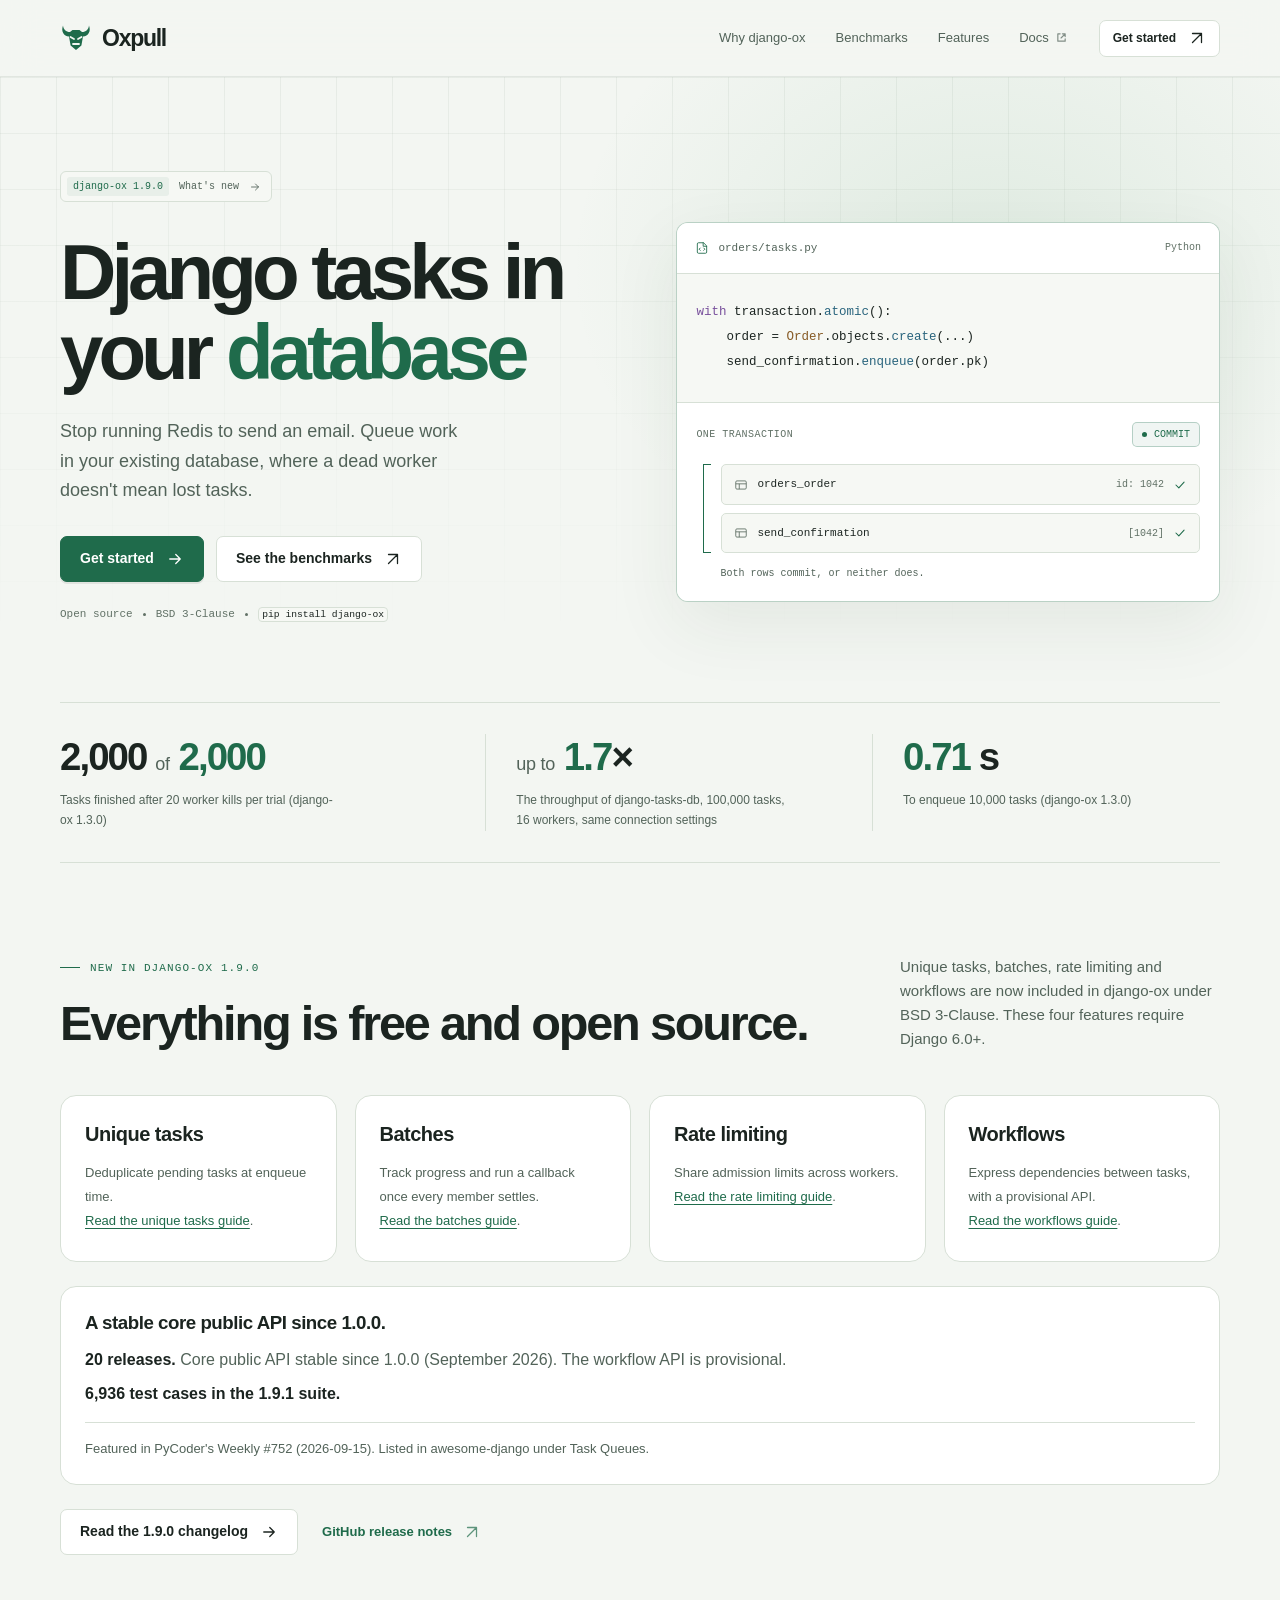
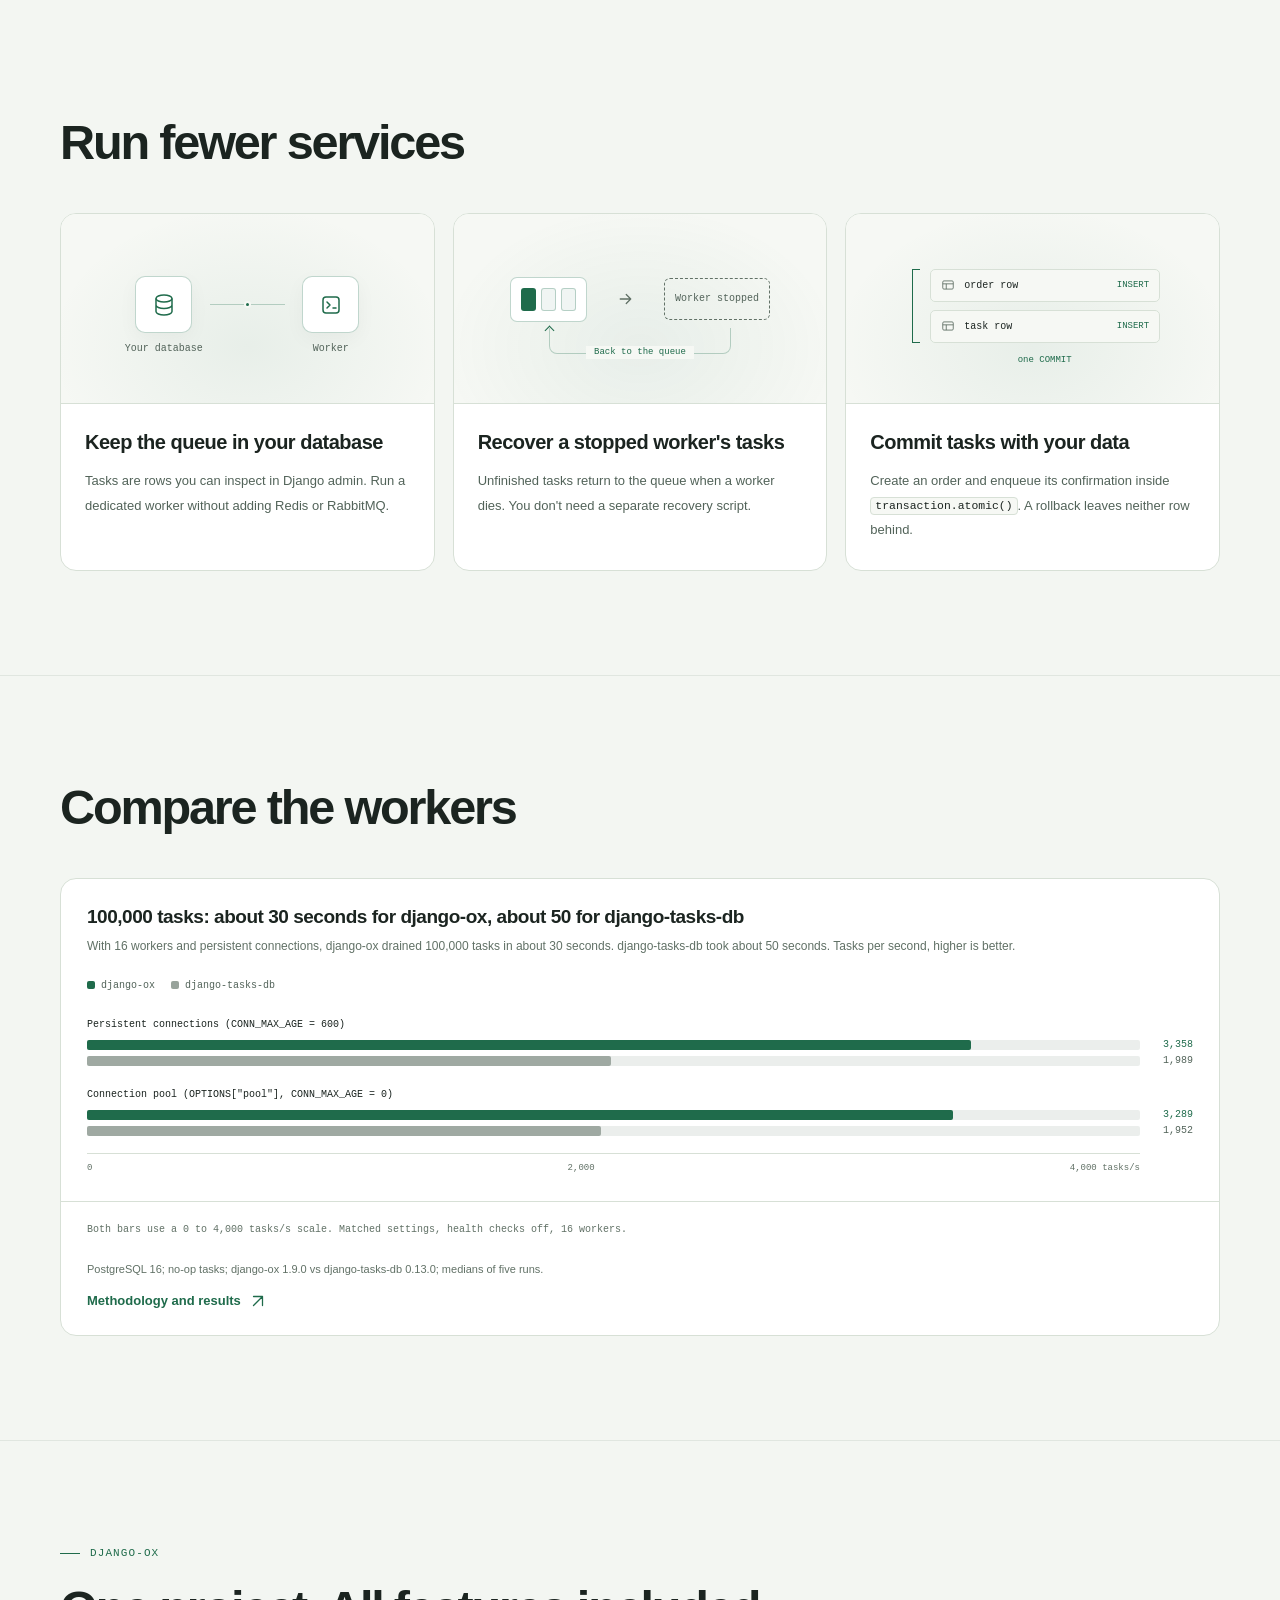
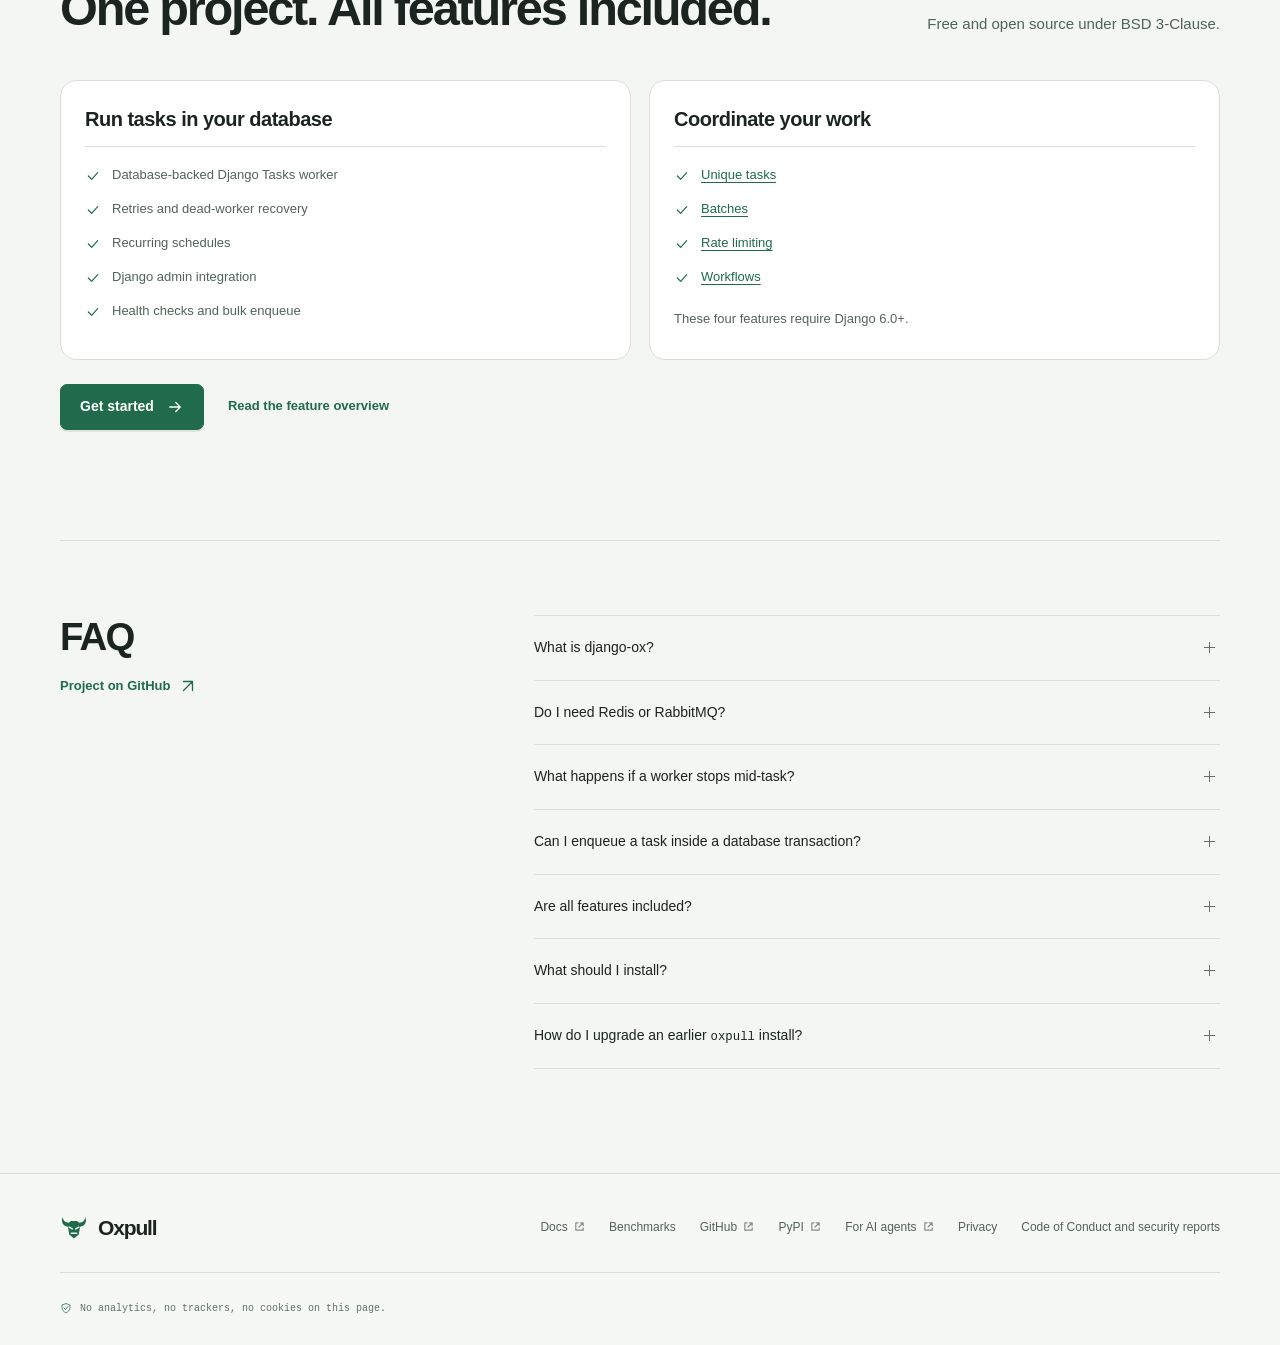
==== commit 13dfc732: "Update the homepage benchmark figures for 1.9.1 Show django-ox 1.9.0 against django-tasks-db 0.13.0 " ====
--- a/index.html
+++ b/index.html
@@ -414,14 +414,10 @@
     .bar.baseline { background: var(--subtle); opacity: .55; }
     .bar-value { text-align: right; color: var(--accent); font: 10px/1 var(--mono); font-variant-numeric: tabular-nums; }
     .bar-row.baseline .bar-value { color: var(--muted); }
-    .w-237 { width: 23.70%; }
-    .w-208 { width: 20.78%; }
-    .w-853 { width: 85.26%; }
-    .w-774 { width: 77.42%; }
-    .w-230 { width: 23.04%; }
-    .w-195 { width: 19.48%; }
-    .w-924 { width: 92.36%; }
-    .w-803 { width: 80.32%; }
+    .w-3358 { width: 83.95%; }
+    .w-1989 { width: 49.73%; }
+    .w-3289 { width: 82.23%; }
+    .w-1952 { width: 48.80%; }
     .chart-scale { display: flex; justify-content: space-between; margin: 17px 53px 0 0; padding-top: 8px; border-top: 1px solid var(--line); color: var(--subtle); font: 9px/1.5 var(--mono); }
     .panel-source { display: flex; flex-direction: column; align-items: flex-start; gap: 12px; margin: 0; padding: 0 26px 23px; }
     .panel-source p { margin: 0; color: var(--subtle); font-size: 11px; }
@@ -814,15 +810,15 @@
       <div class="proof-grid">
         <div class="metric">
           <p class="metric-number">2,000 <small>of</small> <span class="highlight">2,000</span></p>
-          <p class="metric-label">Tasks finished after 20 worker kills per trial</p>
+          <p class="metric-label">Tasks finished after 20 worker kills per trial (django-ox 1.3.0)</p>
         </div>
         <div class="metric">
-          <p class="metric-number"><small>up to</small> <span class="highlight">20%</span> <small>faster</small></p>
-          <p class="metric-label">Queue drain than django-tasks-db</p>
+          <p class="metric-number"><small>up to</small> <span class="highlight">1.7</span>×</p>
+          <p class="metric-label">The throughput of django-tasks-db, 100,000 tasks, 16 workers, same connection settings</p>
         </div>
         <div class="metric">
           <p class="metric-number"><span class="highlight">0.71</span> s</p>
-          <p class="metric-label">To enqueue 10,000 tasks</p>
+          <p class="metric-label">To enqueue 10,000 tasks (django-ox 1.3.0)</p>
         </div>
       </div>
     </section>
@@ -869,9 +865,8 @@
 
       <div class="data-panel release-progress">
         <h3>A stable core public API since 1.0.0.</h3>
-        <p><strong>19 releases.</strong> Core public API stable since 1.0.0 (September 2026). The workflow API is provisional.</p>
-        <p><strong>6,899 test cases in the 1.9.0 suite.</strong></p>
-        <p><strong>22 merged pull requests from 13 outside contributors.</strong></p>
+        <p><strong>20 releases.</strong> Core public API stable since 1.0.0 (September 2026). The workflow API is provisional.</p>
+        <p><strong>6,936 test cases in the 1.9.1 suite.</strong></p>
         <p class="release-recognition">Featured in PyCoder's Weekly #752 (<time datetime="2026-09-15">2026-09-15</time>). Listed in awesome-django under Task Queues.</p>
       </div>
 
@@ -982,8 +977,8 @@
           <!-- DRAIN BENCHMARK COMPONENT -->
           <article class="data-panel" aria-labelledby="drain-title">
             <div class="panel-heading">
-              <h3 id="drain-title">Up to 20% faster queue drain than django-tasks-db</h3>
-              <p>Tasks per second. Higher is better.</p>
+              <h3 id="drain-title">100,000 tasks: about 30 seconds for django-ox, about 50 for django-tasks-db</h3>
+              <p>With 16 workers and persistent connections, django-ox drained 100,000 tasks in about 30 seconds. django-tasks-db took about 50 seconds. Tasks per second, higher is better.</p>
             </div>
             <div class="chart-legend" aria-hidden="true">
               <span class="legend-item"><span class="legend-swatch"></span>django-ox</span>
@@ -991,74 +986,42 @@
             </div>
             <div class="chart">
               <div class="bar-group">
-                <h4 class="bar-group-heading"><strong>2,000 tasks, 1 worker</strong></h4>
+                <h4 class="bar-group-heading"><strong>Persistent connections (CONN_MAX_AGE = 600)</strong></h4>
                 <div class="bar-pair">
                   <div class="bar-row">
                     <span class="sr-only">django-ox: </span>
-                    <div class="bar-track" aria-hidden="true"><div class="bar w-237"></div></div>
-                    <span class="bar-value">118.5<span class="sr-only"> tasks per second</span></span>
+                    <div class="bar-track" aria-hidden="true"><div class="bar w-3358"></div></div>
+                    <span class="bar-value">3,358<span class="sr-only"> tasks per second</span></span>
                   </div>
                   <div class="bar-row baseline">
                     <span class="sr-only">django-tasks-db: </span>
-                    <div class="bar-track" aria-hidden="true"><div class="bar baseline w-208"></div></div>
-                    <span class="bar-value">103.9<span class="sr-only"> tasks per second</span></span>
+                    <div class="bar-track" aria-hidden="true"><div class="bar baseline w-1989"></div></div>
+                    <span class="bar-value">1,989<span class="sr-only"> tasks per second</span></span>
                   </div>
                 </div>
               </div>
 
               <div class="bar-group">
-                <h4 class="bar-group-heading"><strong>2,000 tasks, 4 workers</strong></h4>
+                <h4 class="bar-group-heading"><strong>Connection pool (OPTIONS[&quot;pool&quot;], CONN_MAX_AGE = 0)</strong></h4>
                 <div class="bar-pair">
                   <div class="bar-row">
                     <span class="sr-only">django-ox: </span>
-                    <div class="bar-track" aria-hidden="true"><div class="bar w-853"></div></div>
-                    <span class="bar-value">426.3<span class="sr-only"> tasks per second</span></span>
+                    <div class="bar-track" aria-hidden="true"><div class="bar w-3289"></div></div>
+                    <span class="bar-value">3,289<span class="sr-only"> tasks per second</span></span>
                   </div>
                   <div class="bar-row baseline">
                     <span class="sr-only">django-tasks-db: </span>
-                    <div class="bar-track" aria-hidden="true"><div class="bar baseline w-774"></div></div>
-                    <span class="bar-value">387.1<span class="sr-only"> tasks per second</span></span>
+                    <div class="bar-track" aria-hidden="true"><div class="bar baseline w-1952"></div></div>
+                    <span class="bar-value">1,952<span class="sr-only"> tasks per second</span></span>
                   </div>
                 </div>
               </div>
 
-              <div class="bar-group">
-                <h4 class="bar-group-heading"><strong>20,000 tasks, 1 worker</strong></h4>
-                <div class="bar-pair">
-                  <div class="bar-row">
-                    <span class="sr-only">django-ox: </span>
-                    <div class="bar-track" aria-hidden="true"><div class="bar w-230"></div></div>
-                    <span class="bar-value">115.2<span class="sr-only"> tasks per second</span></span>
-                  </div>
-                  <div class="bar-row baseline">
-                    <span class="sr-only">django-tasks-db: </span>
-                    <div class="bar-track" aria-hidden="true"><div class="bar baseline w-195"></div></div>
-                    <span class="bar-value">97.4<span class="sr-only"> tasks per second</span></span>
-                  </div>
-                </div>
-              </div>
-
-              <div class="bar-group">
-                <h4 class="bar-group-heading"><strong>20,000 tasks, 4 workers</strong></h4>
-                <div class="bar-pair">
-                  <div class="bar-row">
-                    <span class="sr-only">django-ox: </span>
-                    <div class="bar-track" aria-hidden="true"><div class="bar w-924"></div></div>
-                    <span class="bar-value">461.8<span class="sr-only"> tasks per second</span></span>
-                  </div>
-                  <div class="bar-row baseline">
-                    <span class="sr-only">django-tasks-db: </span>
-                    <div class="bar-track" aria-hidden="true"><div class="bar baseline w-803"></div></div>
-                    <span class="bar-value">401.6<span class="sr-only"> tasks per second</span></span>
-                  </div>
-                </div>
-              </div>
-
-              <div class="chart-scale" aria-hidden="true"><span>0</span><span>250</span><span>500 tasks/s</span></div>
-            </div>
-            <p class="panel-note">All bars use a 0–500 tasks/s scale.</p>
+              <div class="chart-scale" aria-hidden="true"><span>0</span><span>2,000</span><span>4,000 tasks/s</span></div>
+            </div>
+            <p class="panel-note">Both bars use a 0 to 4,000 tasks/s scale. Matched settings, health checks off, 16 workers.</p>
             <div class="panel-source">
-              <p>Benchmark: django-ox 1.3.0 vs django-tasks-db 0.13.0 on PostgreSQL 16, five runs per cell.</p>
+              <p>PostgreSQL 16; no-op tasks; django-ox 1.9.0 vs django-tasks-db 0.13.0; medians of five runs.</p>
               <a class="text-link" href="https://oxpull.com/django-ox/benchmarks/">
                 Methodology and results
                 <svg class="icon" aria-hidden="true"><use href="#arrow-up-right"/></svg>
@@ -1160,7 +1123,7 @@
           <details>
             <summary>What should I install?</summary>
             <p>For a new installation, run <code>pip install django-ox</code>. Follow the <a href="https://oxpull.com/django-ox/background-tasks/">getting started guide</a> to configure Django and run a worker.</p>
-            <p>The <code>oxpull</code> 1.9.0 package on PyPI is a metapackage. It depends on <code>django-ox&gt;=1.9.0</code> and contains no Python module. django-ox supplies the <code>oxpull</code> module.</p>
+            <p>The <code>oxpull</code> 1.9.1 package on PyPI is a metapackage. It depends on <code>django-ox&gt;=1.9.1</code> and contains no Python module. django-ox supplies the <code>oxpull</code> module.</p>
           </details>
 
           <details>
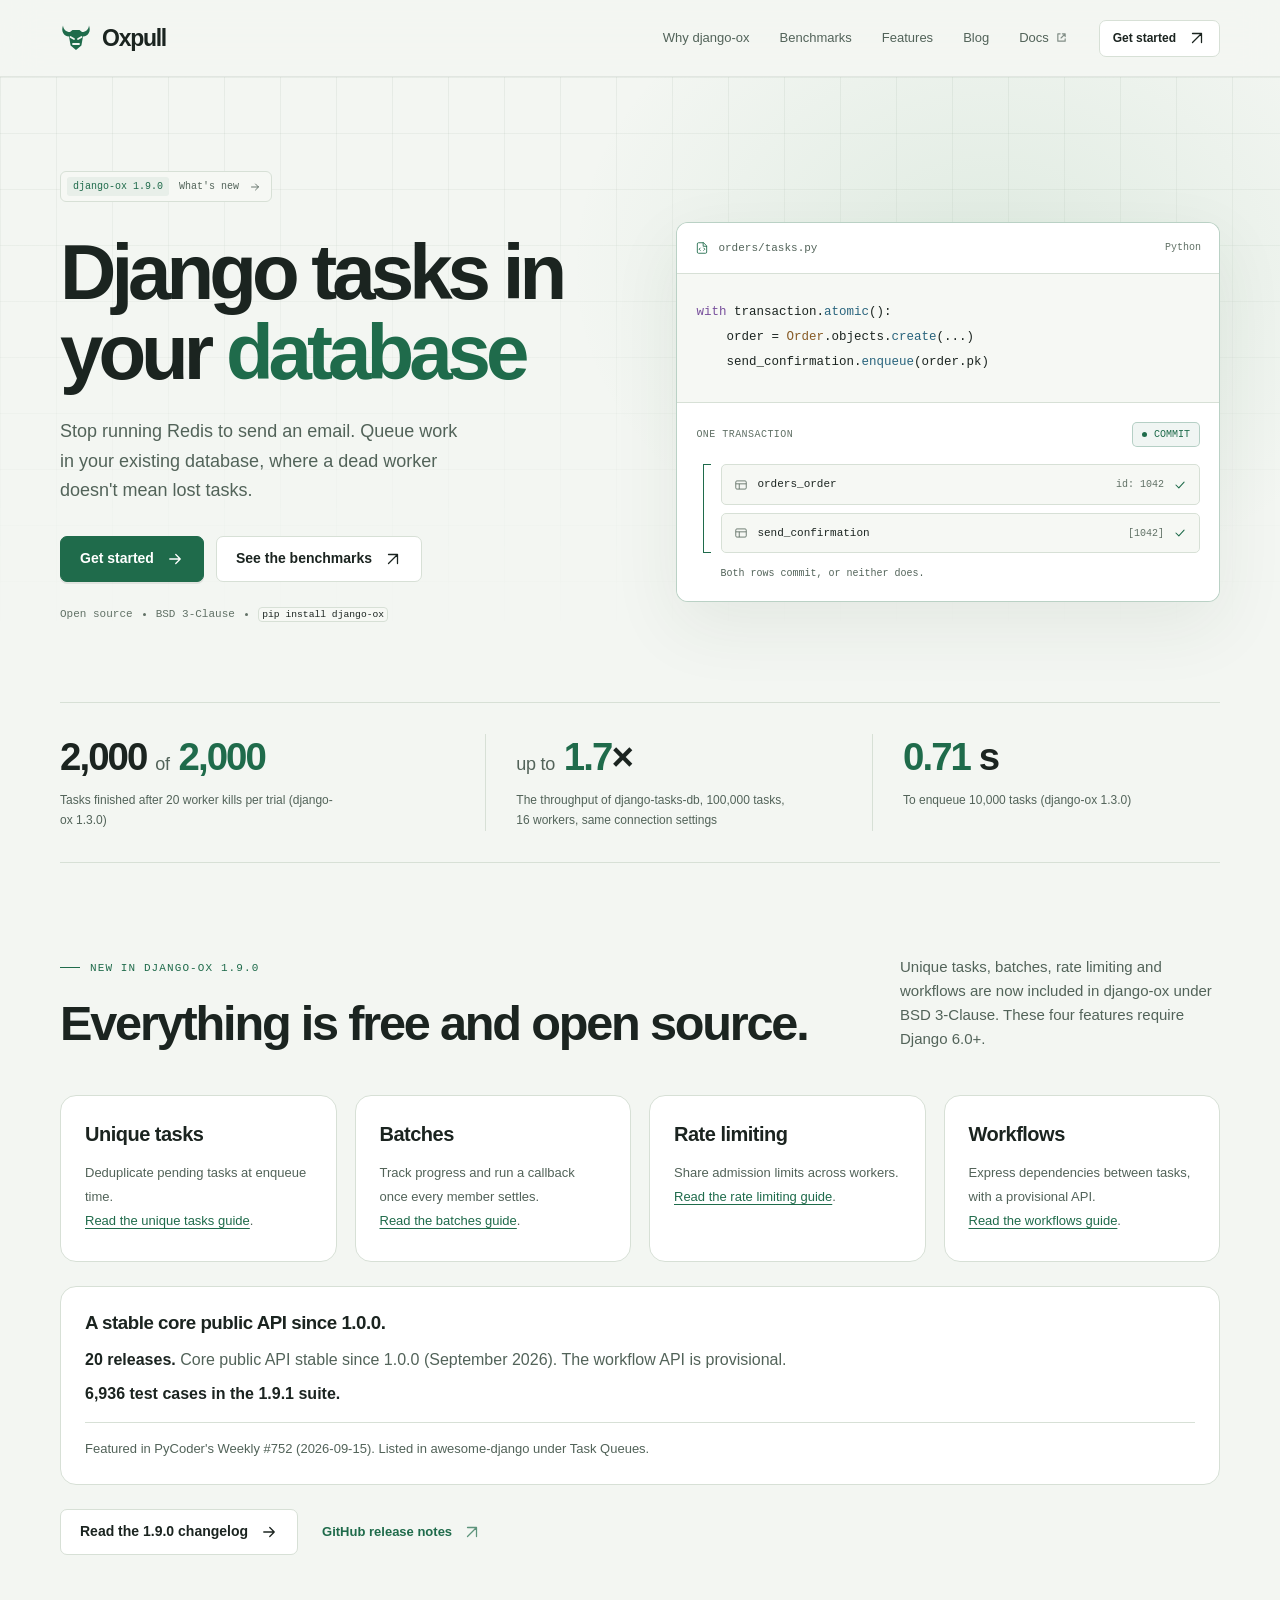
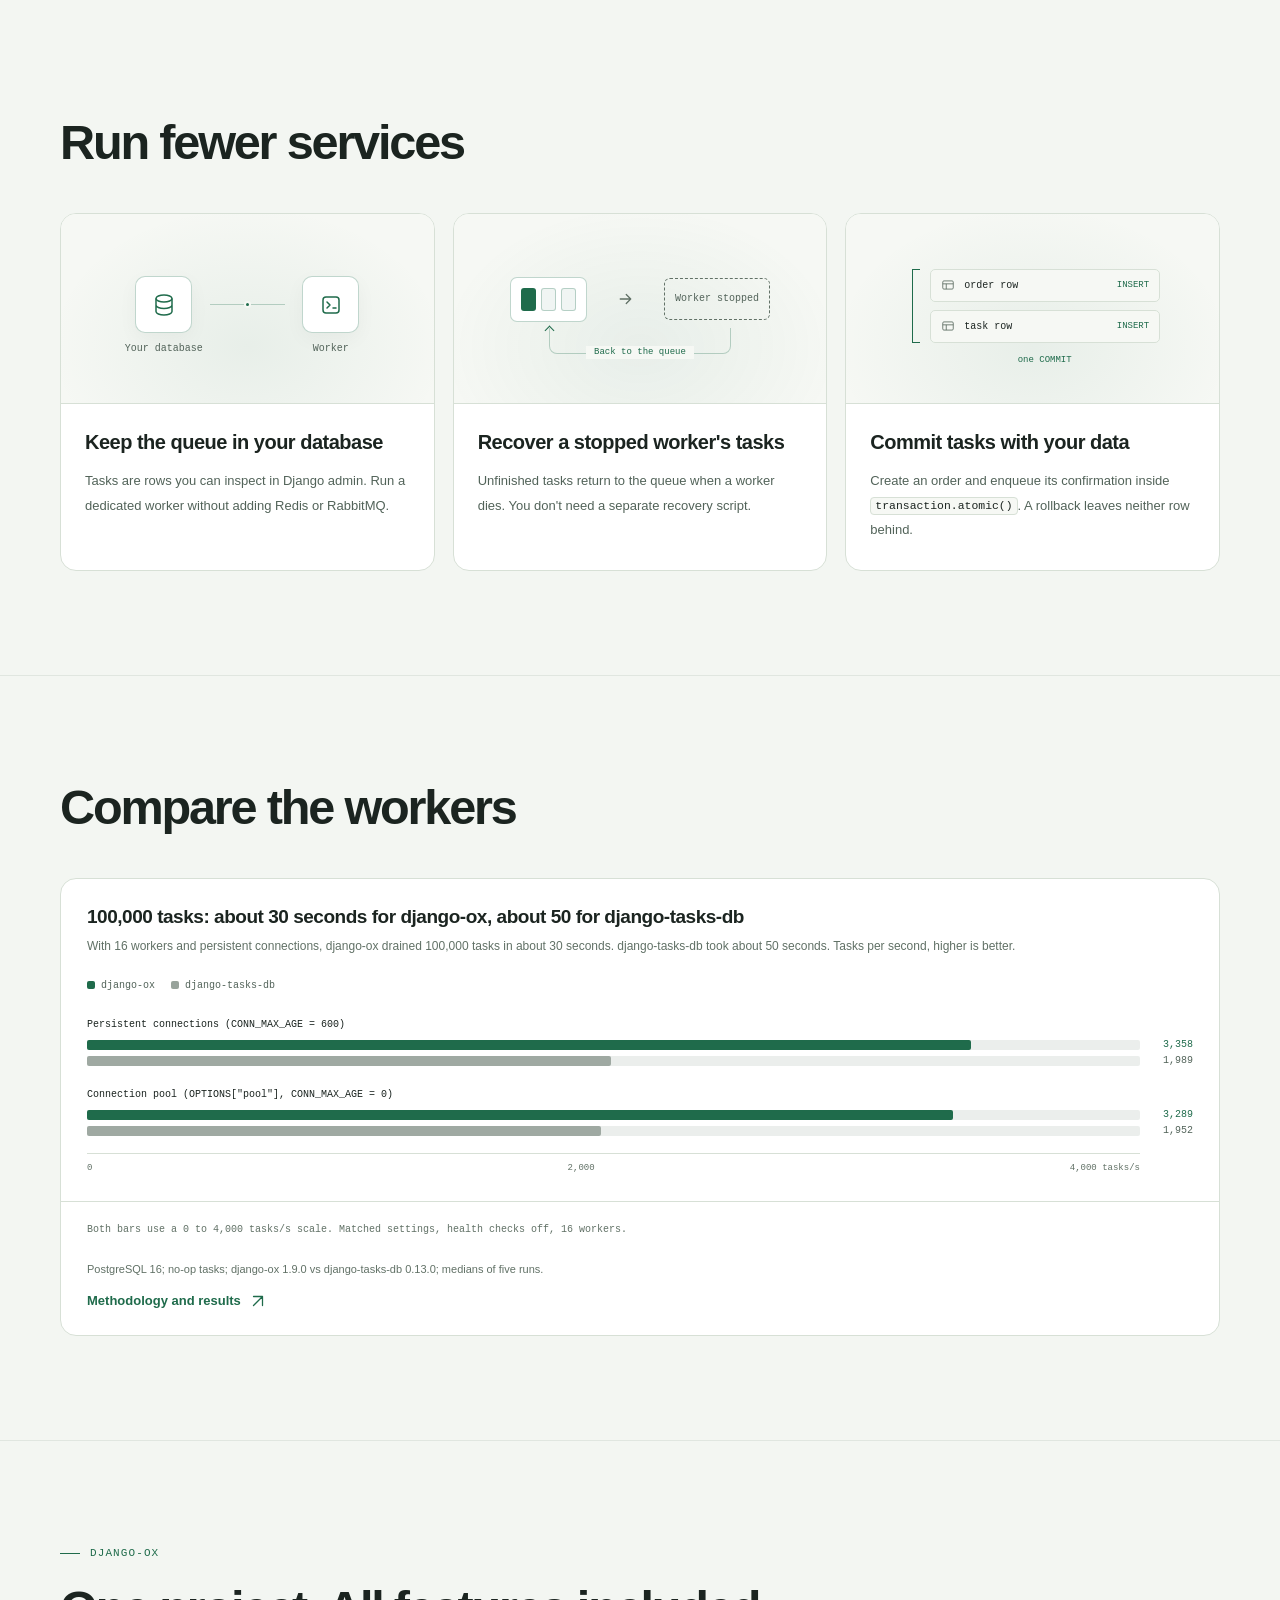
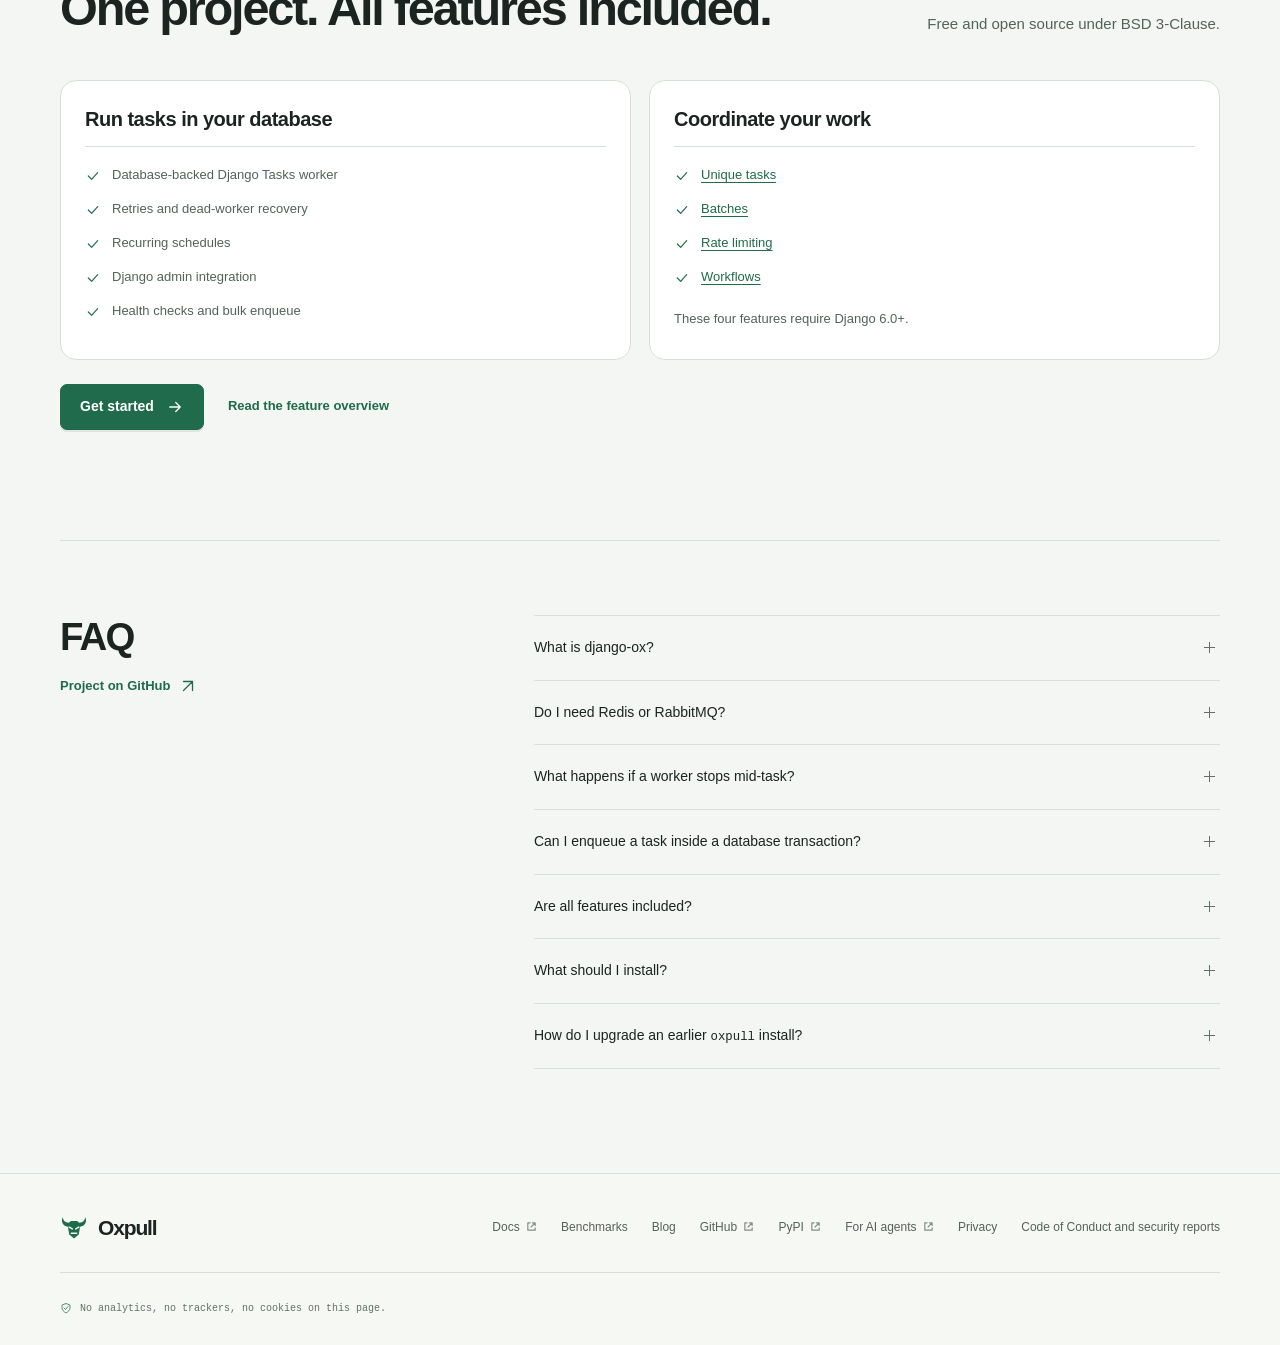
==== commit d19c2fcc: "Add a blog link to the navigation and a card layout to the blog index Link the blog from the homepag" ====
--- a/index.html
+++ b/index.html
@@ -497,7 +497,7 @@
       .nav { min-height: 66px; gap: 17px; }
       .wordmark { font-size: 22px; gap: 8px; }
       .brand-icon { width: 29px; height: 29px; }
-      .nav-links { gap: 0; }
+      .nav-links { gap: 18px; }
       .nav-links .nav-section-link { display: none; }
       .nav-links > a { font-size: 12px; }
       .nav-cta { min-height: 36px; font-size: 11px; padding: 8px 10px; }
@@ -725,6 +725,7 @@
         <a class="nav-section-link" href="#features">Why django-ox</a>
         <a class="nav-section-link" href="#benchmarks">Benchmarks</a>
         <a class="nav-section-link" href="#project-features">Features</a>
+        <a href="/blog/">Blog</a>
         <a target="_blank" rel="noopener" href="https://oxpull.com/django-ox/background-tasks/">Docs <svg class="ext" aria-hidden="true" viewBox="0 0 12 12" width="11" height="11"><path d="M4.5 2H2v8h8V7.5M7 2h3v3M10 2 5.5 6.5" fill="none" stroke="currentColor" stroke-width="1.3" stroke-linecap="round" stroke-linejoin="round"/></svg></a>
       </div>
       <a class="button button-secondary nav-cta" href="https://oxpull.com/django-ox/background-tasks/">
@@ -1148,6 +1149,7 @@
         <nav class="footer-links" aria-label="Footer navigation">
           <a target="_blank" rel="noopener" href="https://oxpull.com/django-ox/background-tasks/">Docs <svg class="ext" aria-hidden="true" viewBox="0 0 12 12" width="11" height="11"><path d="M4.5 2H2v8h8V7.5M7 2h3v3M10 2 5.5 6.5" fill="none" stroke="currentColor" stroke-width="1.3" stroke-linecap="round" stroke-linejoin="round"/></svg></a>
           <a href="https://oxpull.com/django-ox/benchmarks/">Benchmarks</a>
+          <a href="/blog/">Blog</a>
           <a target="_blank" rel="noopener" href="https://github.com/oxpull/django-ox">GitHub <svg class="ext" aria-hidden="true" viewBox="0 0 12 12" width="11" height="11"><path d="M4.5 2H2v8h8V7.5M7 2h3v3M10 2 5.5 6.5" fill="none" stroke="currentColor" stroke-width="1.3" stroke-linecap="round" stroke-linejoin="round"/></svg></a>
           <a target="_blank" rel="noopener" href="https://pypi.org/project/django-ox/">PyPI <svg class="ext" aria-hidden="true" viewBox="0 0 12 12" width="11" height="11"><path d="M4.5 2H2v8h8V7.5M7 2h3v3M10 2 5.5 6.5" fill="none" stroke="currentColor" stroke-width="1.3" stroke-linecap="round" stroke-linejoin="round"/></svg></a>
           <a target="_blank" rel="noopener" href="https://oxpull.com/django-ox/agents/">For AI agents <svg class="ext" aria-hidden="true" viewBox="0 0 12 12" width="11" height="11"><path d="M4.5 2H2v8h8V7.5M7 2h3v3M10 2 5.5 6.5" fill="none" stroke="currentColor" stroke-width="1.3" stroke-linecap="round" stroke-linejoin="round"/></svg></a>
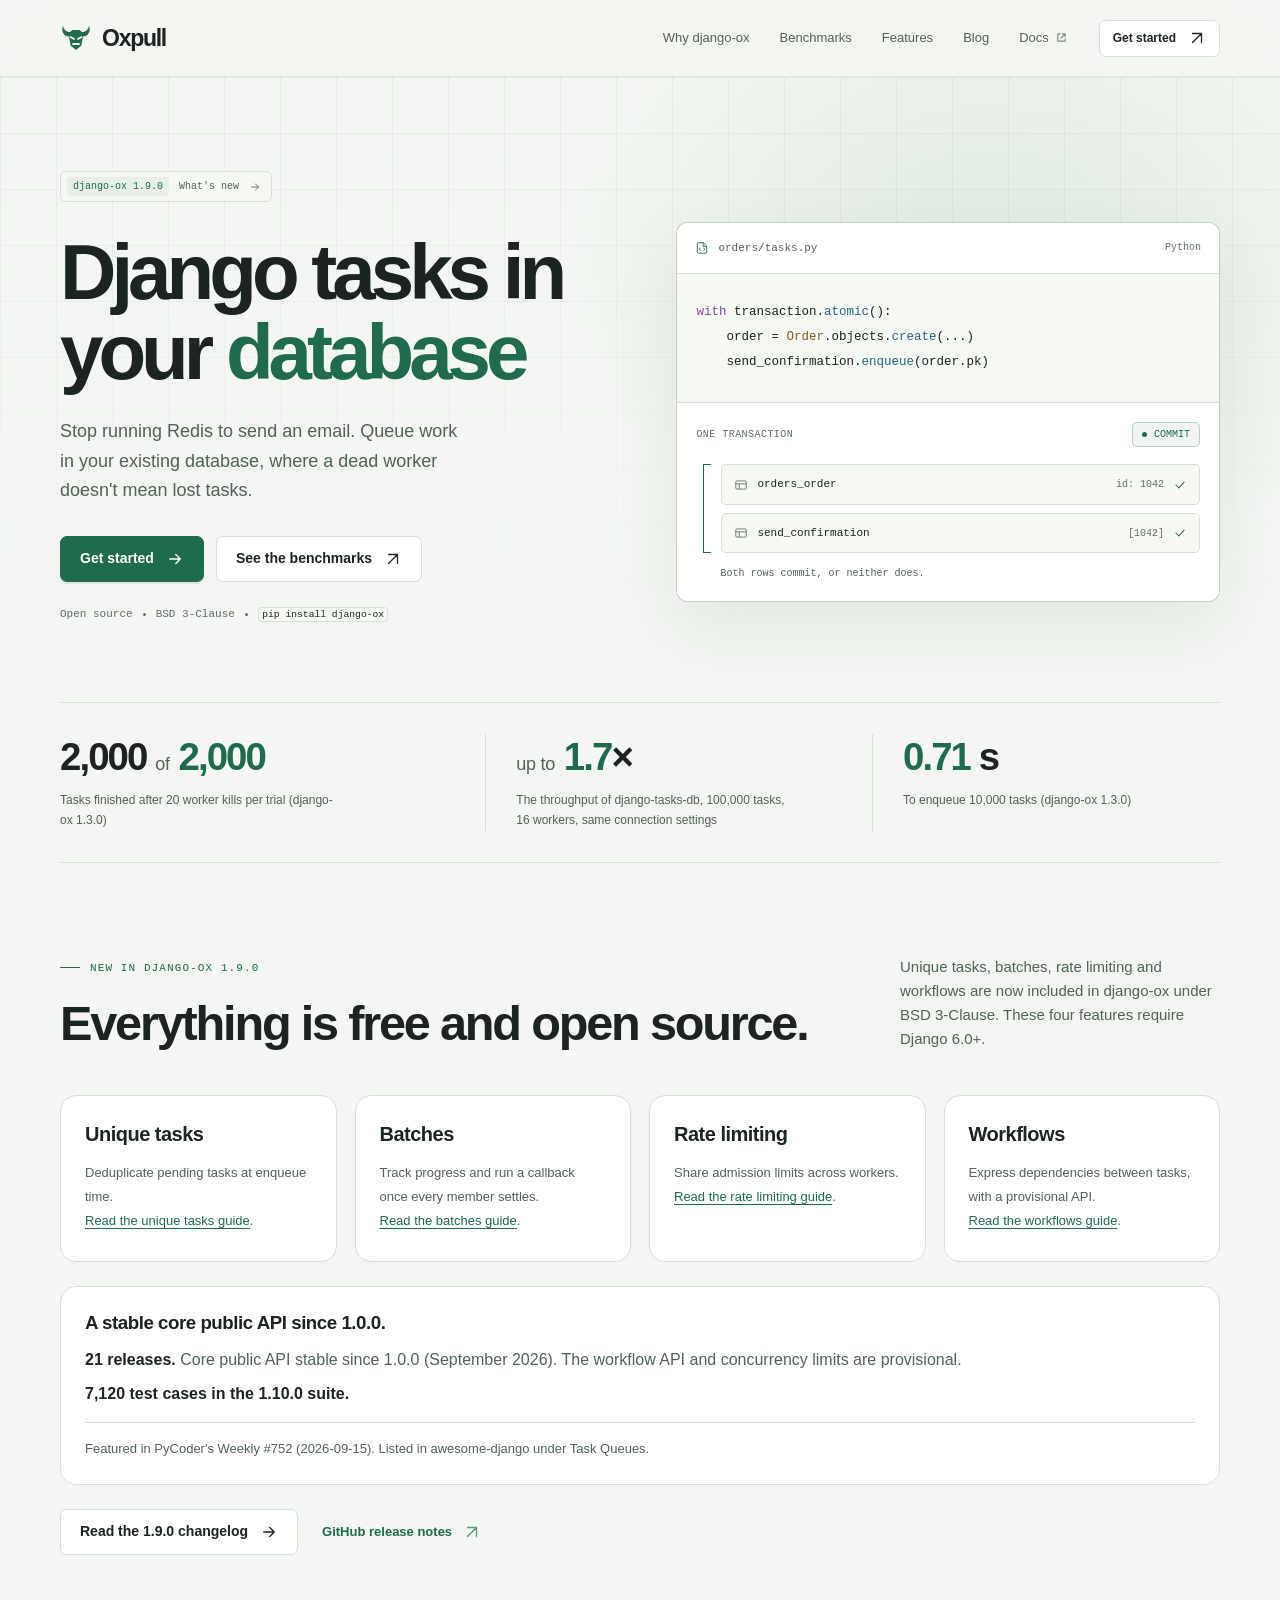
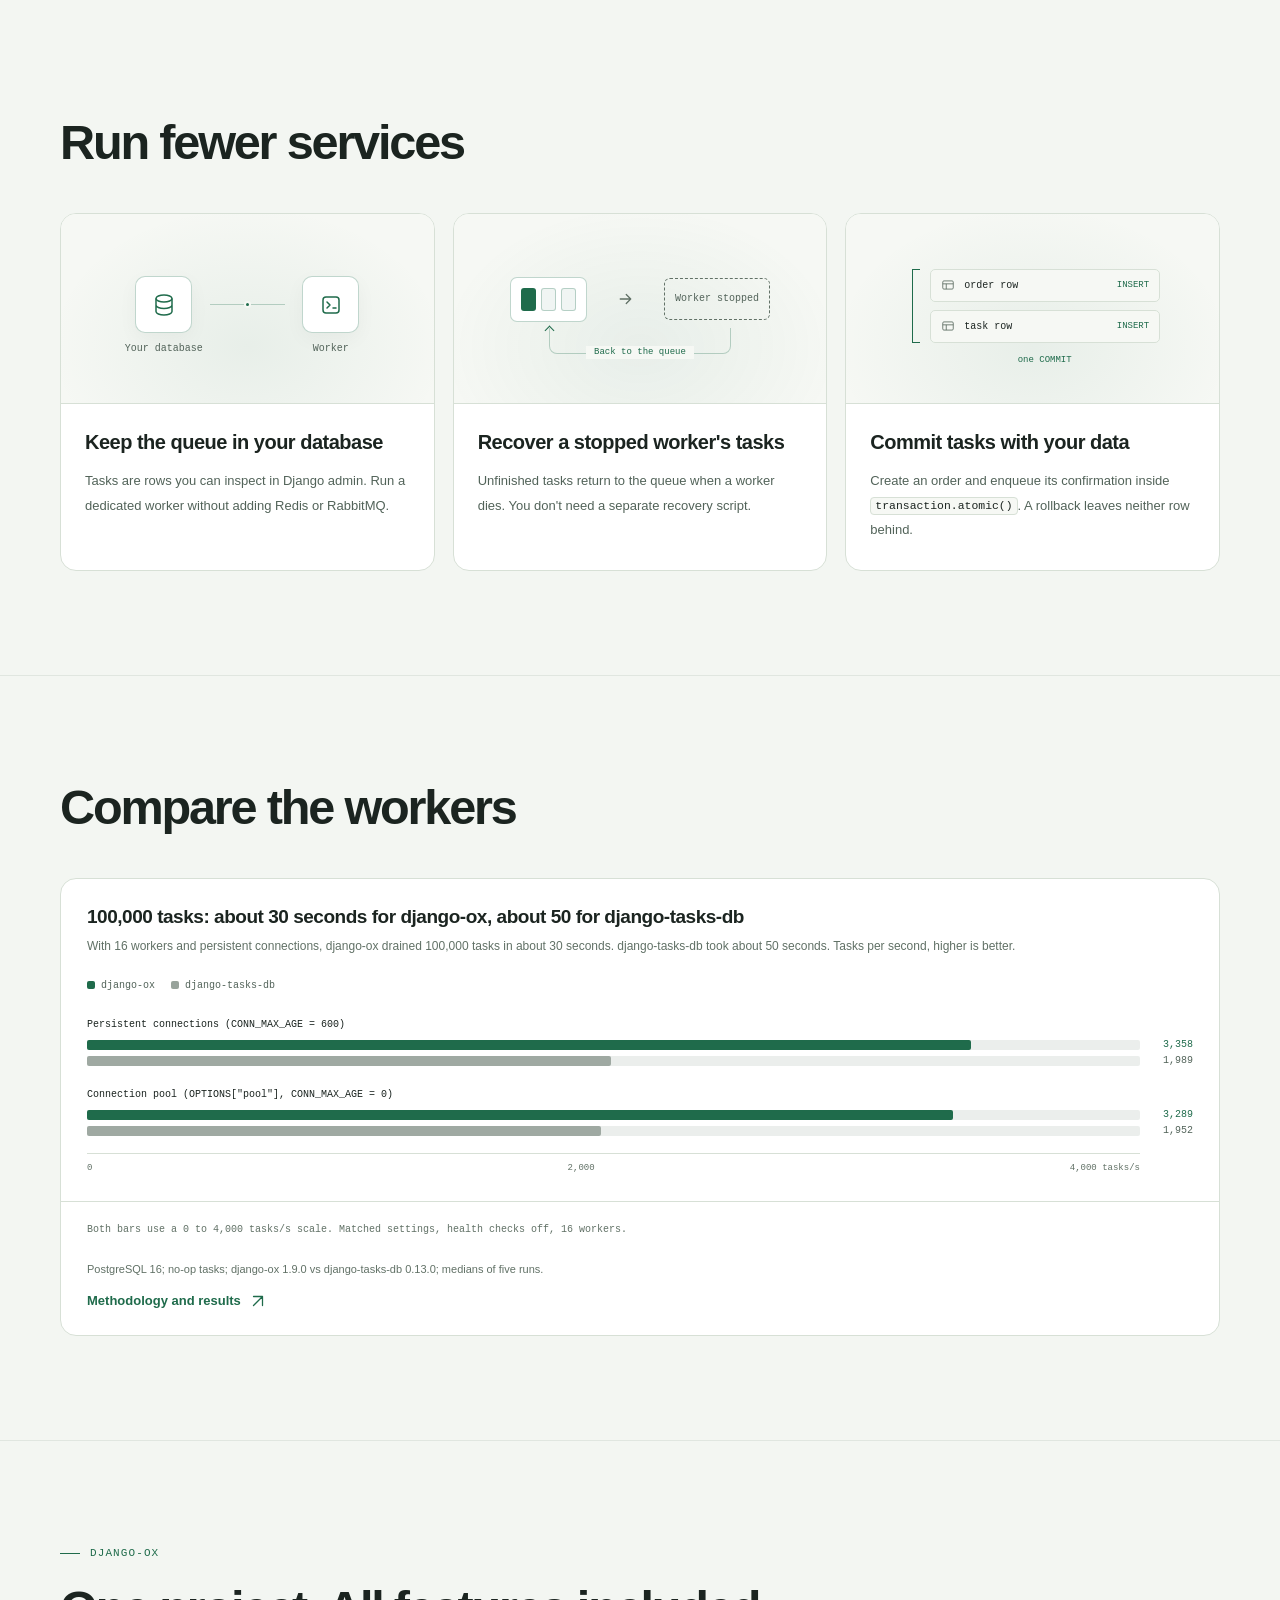
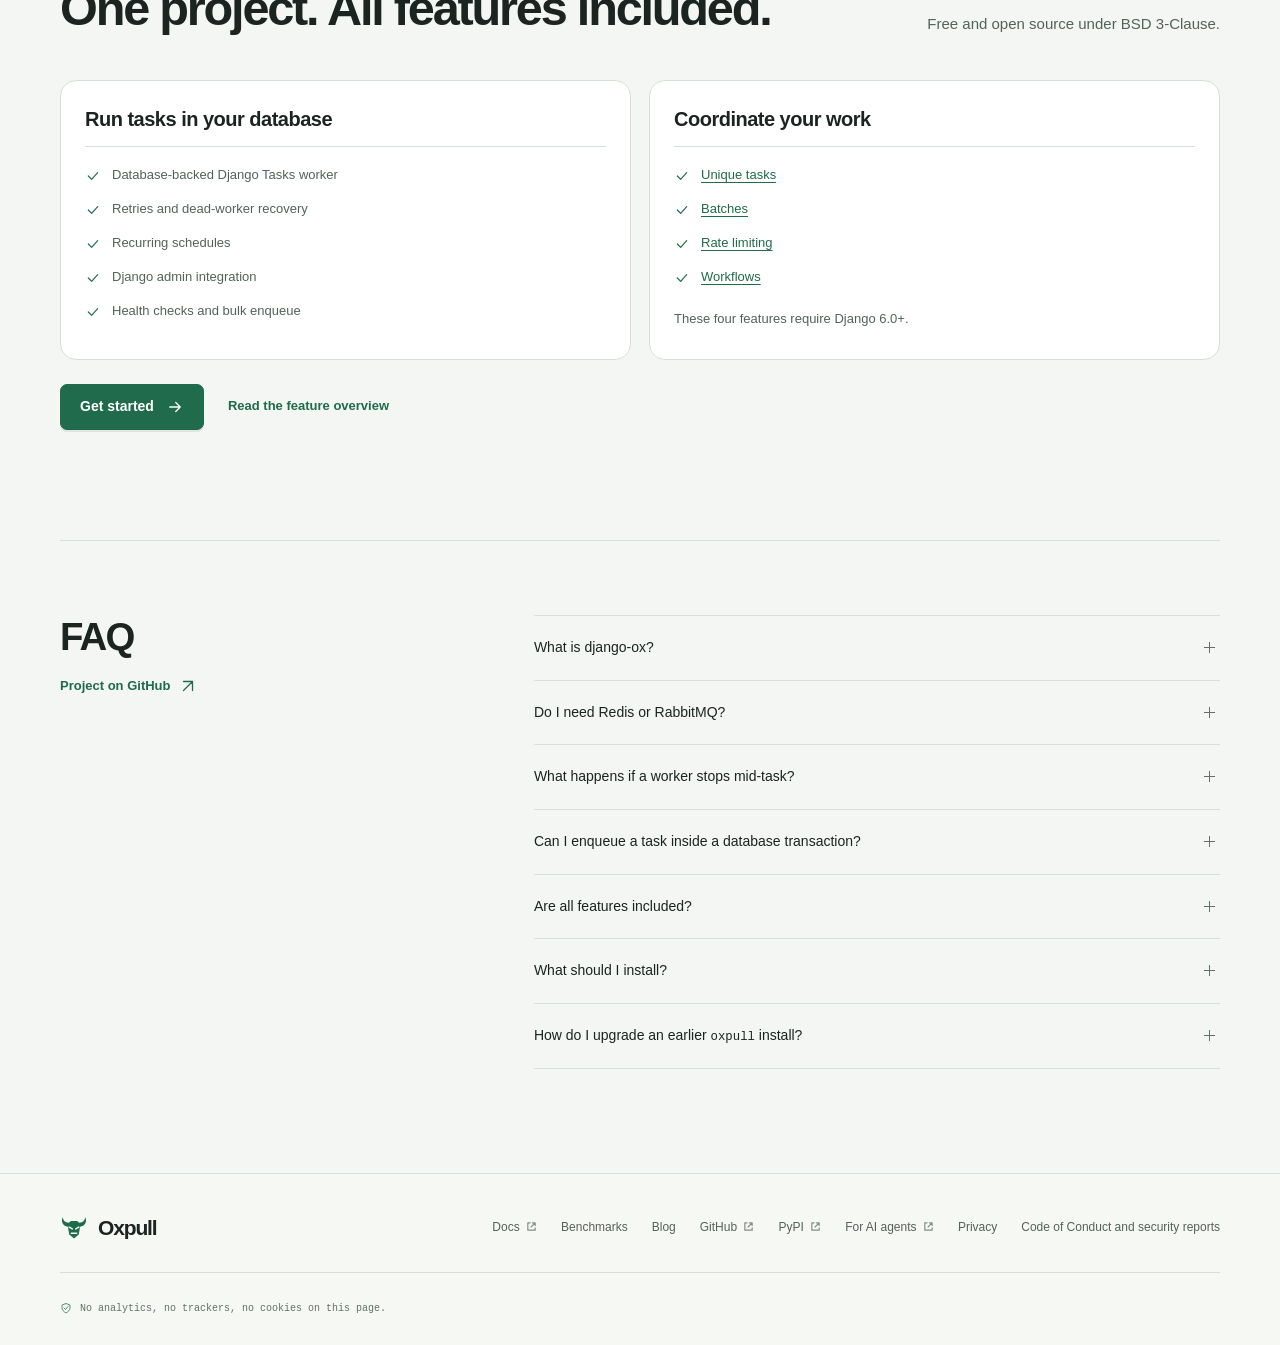
==== commit b9eaf128: "Show django-ox 1.10.0 on the homepage and in llms.txt Release count, test case count, softwareVersio" ====
--- a/index.html
+++ b/index.html
@@ -19,6 +19,29 @@
   <meta name="twitter:description" content="Queue Django tasks in your existing database. When a worker dies, django-ox recovers its tasks so you don't have to.">
   <meta name="twitter:image" content="https://oxpull.com/assets/social-card.png">
   <title>Oxpull · Django tasks in your database</title>
+  <link rel="canonical" href="https://oxpull.com/">
+  <script type="application/ld+json">{
+  "@context": "https://schema.org",
+  "@type": "SoftwareApplication",
+  "name": "django-ox",
+  "applicationCategory": "DeveloperApplication",
+  "operatingSystem": "Any",
+  "softwareVersion": "1.10.0",
+  "description": "A database-backed worker for Django's Tasks framework. The queue lives in your existing PostgreSQL, MySQL or SQLite database.",
+  "url": "https://oxpull.com/",
+  "downloadUrl": "https://pypi.org/project/django-ox/",
+  "license": "https://opensource.org/license/bsd-3-clause",
+  "offers": {
+    "@type": "Offer",
+    "price": "0",
+    "priceCurrency": "USD"
+  },
+  "publisher": {
+    "@type": "Organization",
+    "name": "Oxpull",
+    "url": "https://oxpull.com/"
+  }
+}</script>
 
   <style>
     /* ===== Tokens and foundation ===== */
@@ -866,8 +889,8 @@
 
       <div class="data-panel release-progress">
         <h3>A stable core public API since 1.0.0.</h3>
-        <p><strong>20 releases.</strong> Core public API stable since 1.0.0 (September 2026). The workflow API is provisional.</p>
-        <p><strong>6,936 test cases in the 1.9.1 suite.</strong></p>
+        <p><strong>21 releases.</strong> Core public API stable since 1.0.0 (September 2026). The workflow API and concurrency limits are provisional.</p>
+        <p><strong>7,120 test cases in the 1.10.0 suite.</strong></p>
         <p class="release-recognition">Featured in PyCoder's Weekly #752 (<time datetime="2026-09-15">2026-09-15</time>). Listed in awesome-django under Task Queues.</p>
       </div>
 
